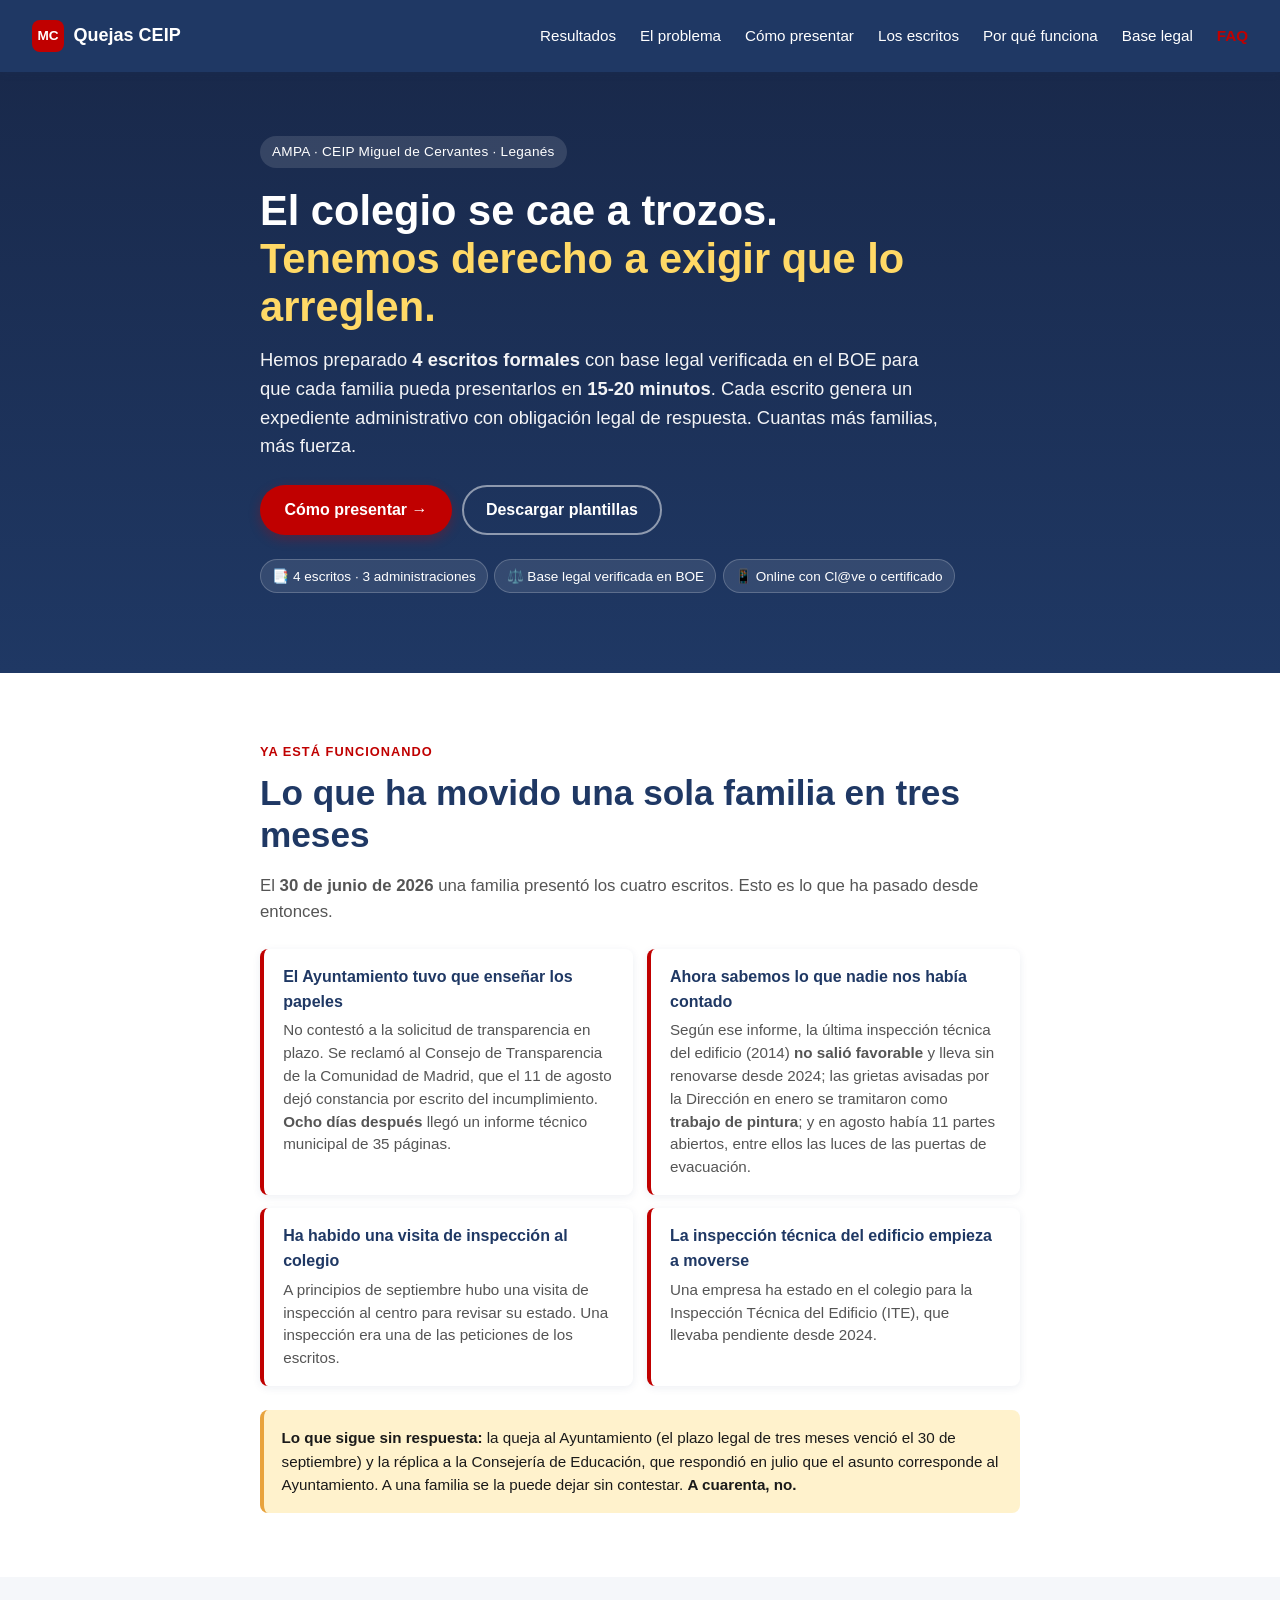
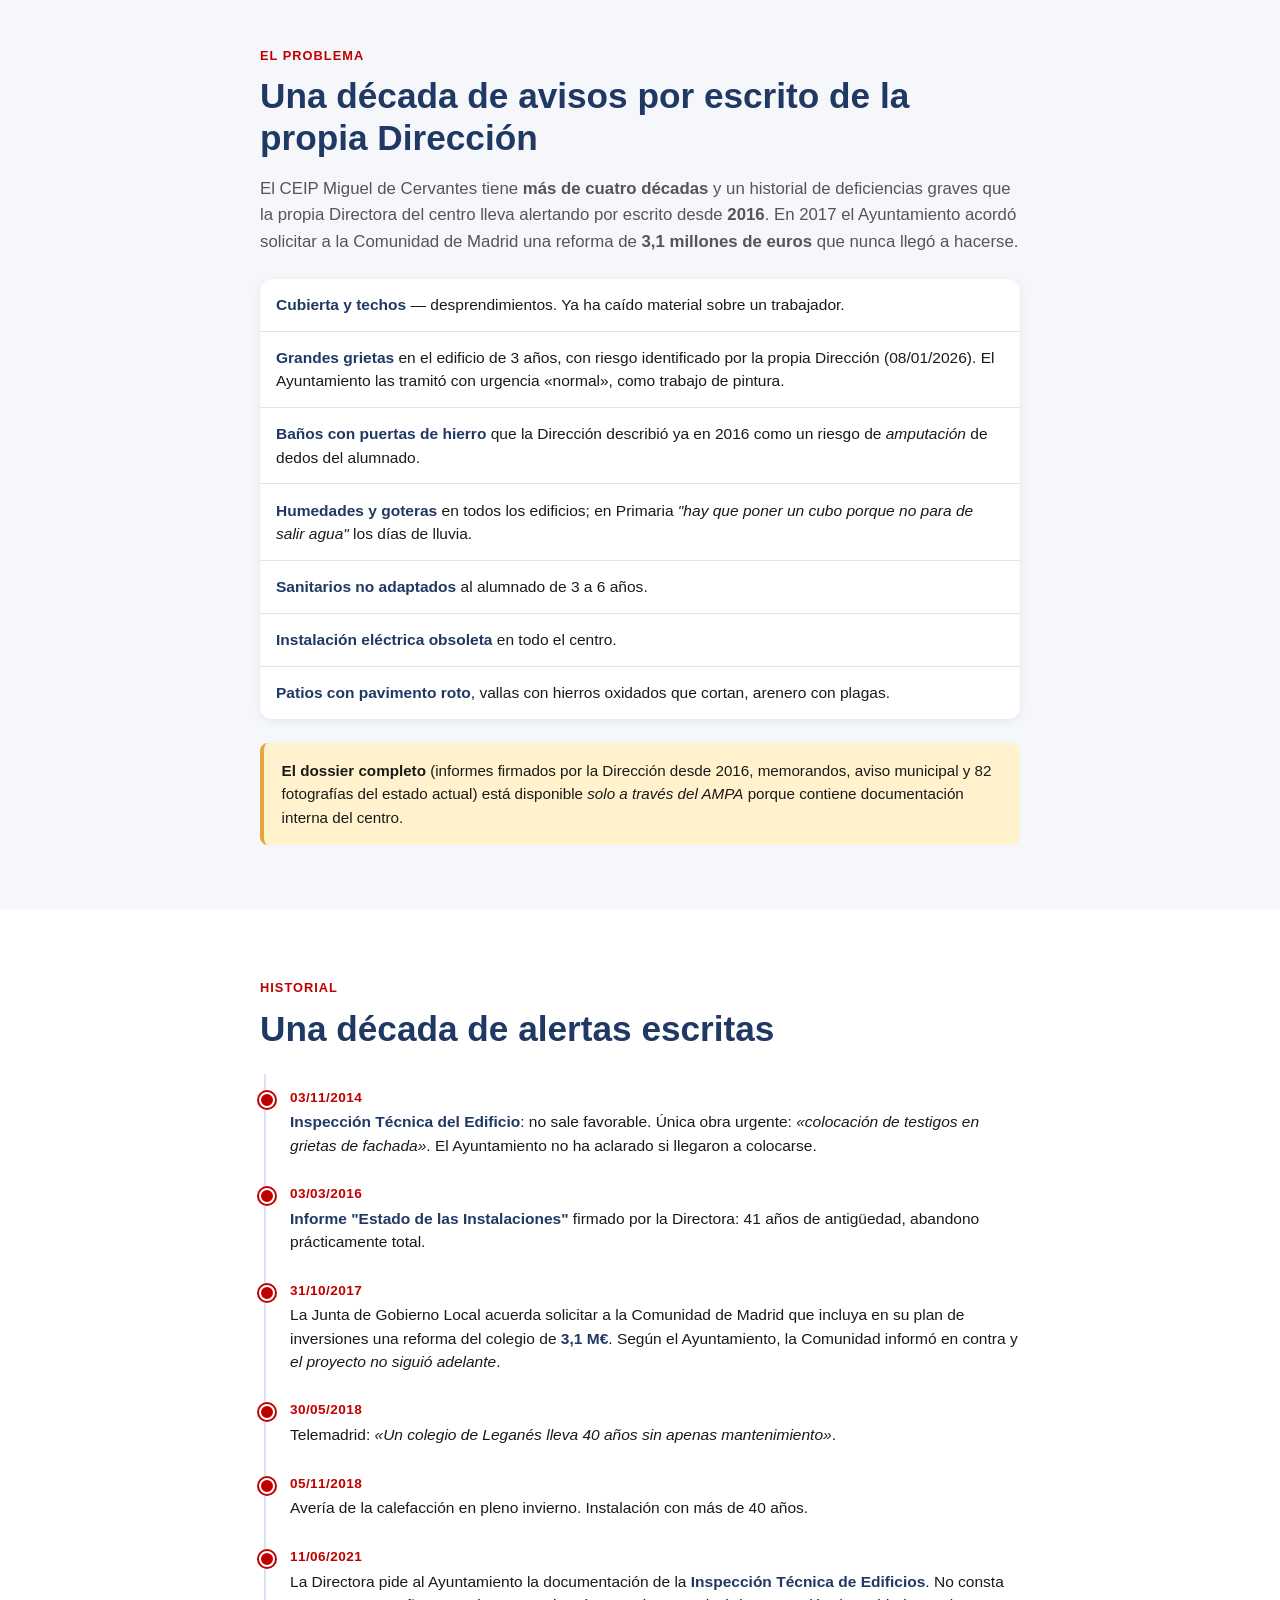
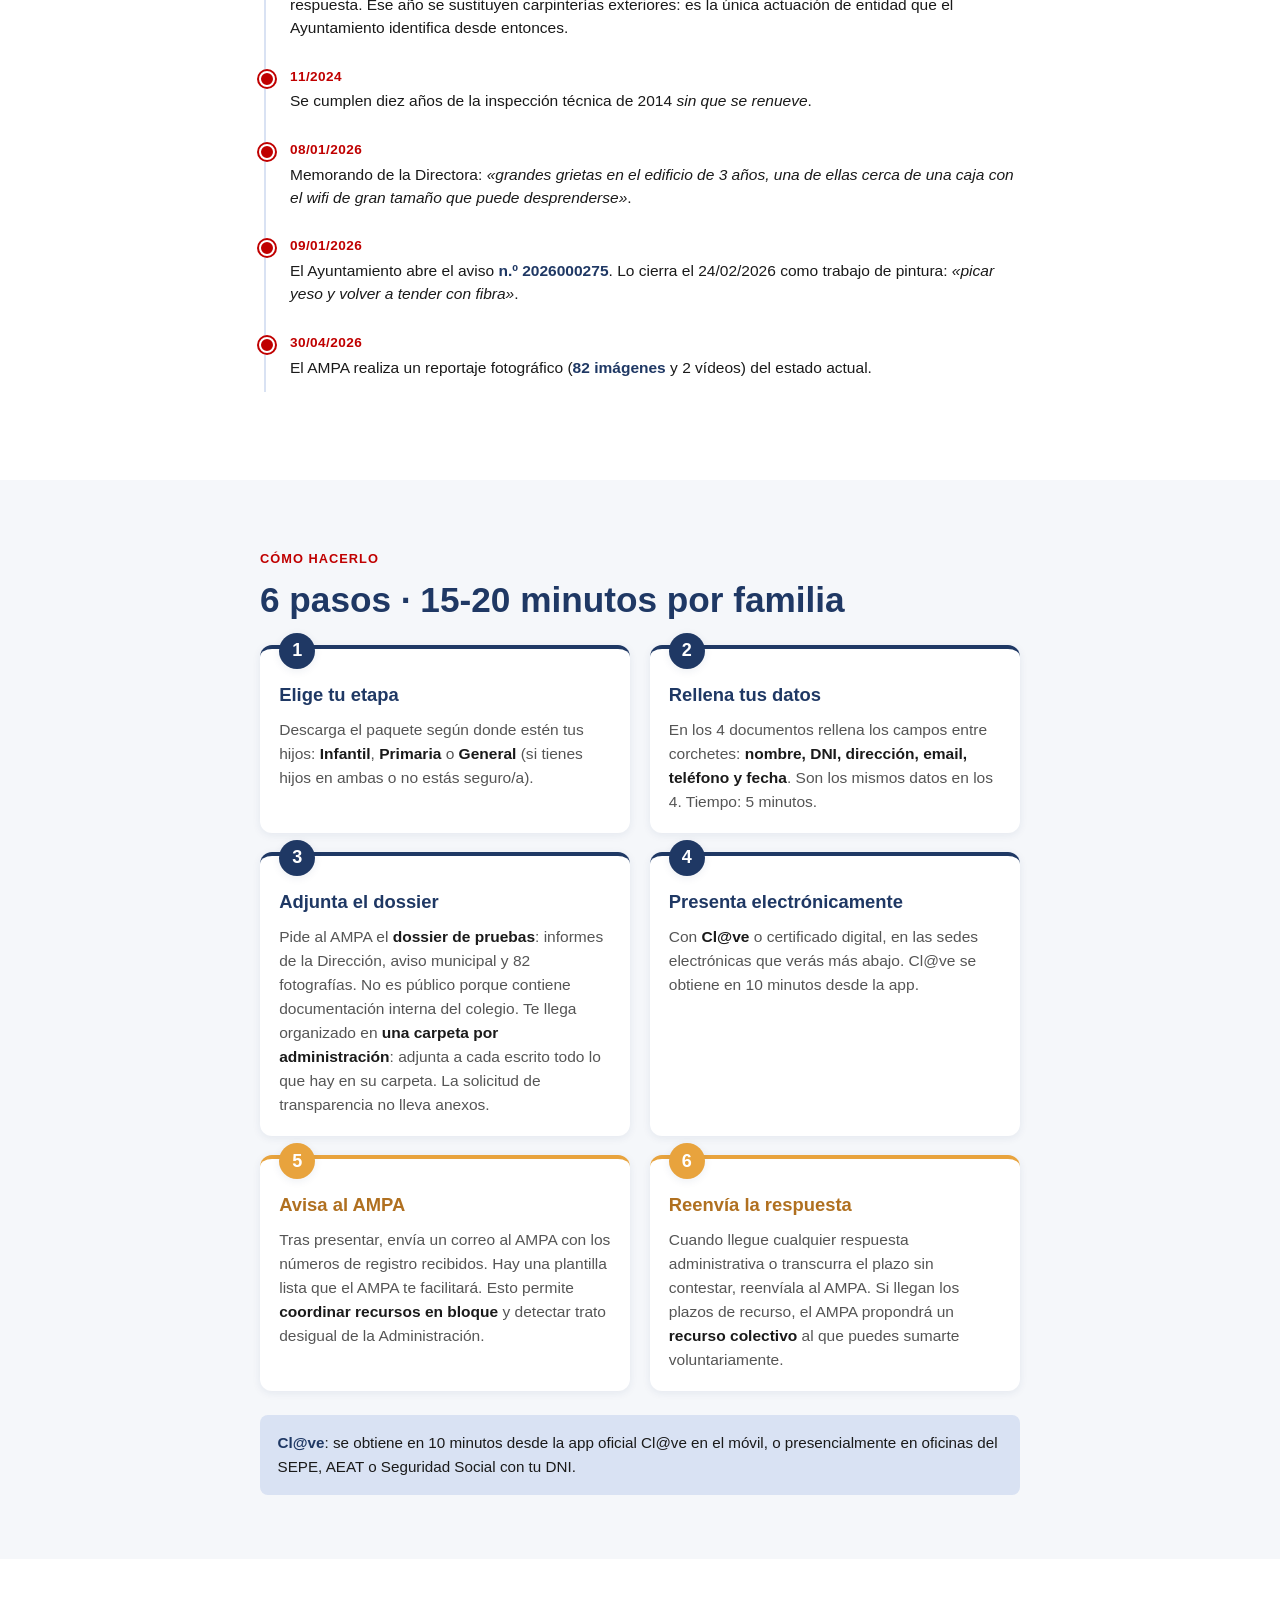
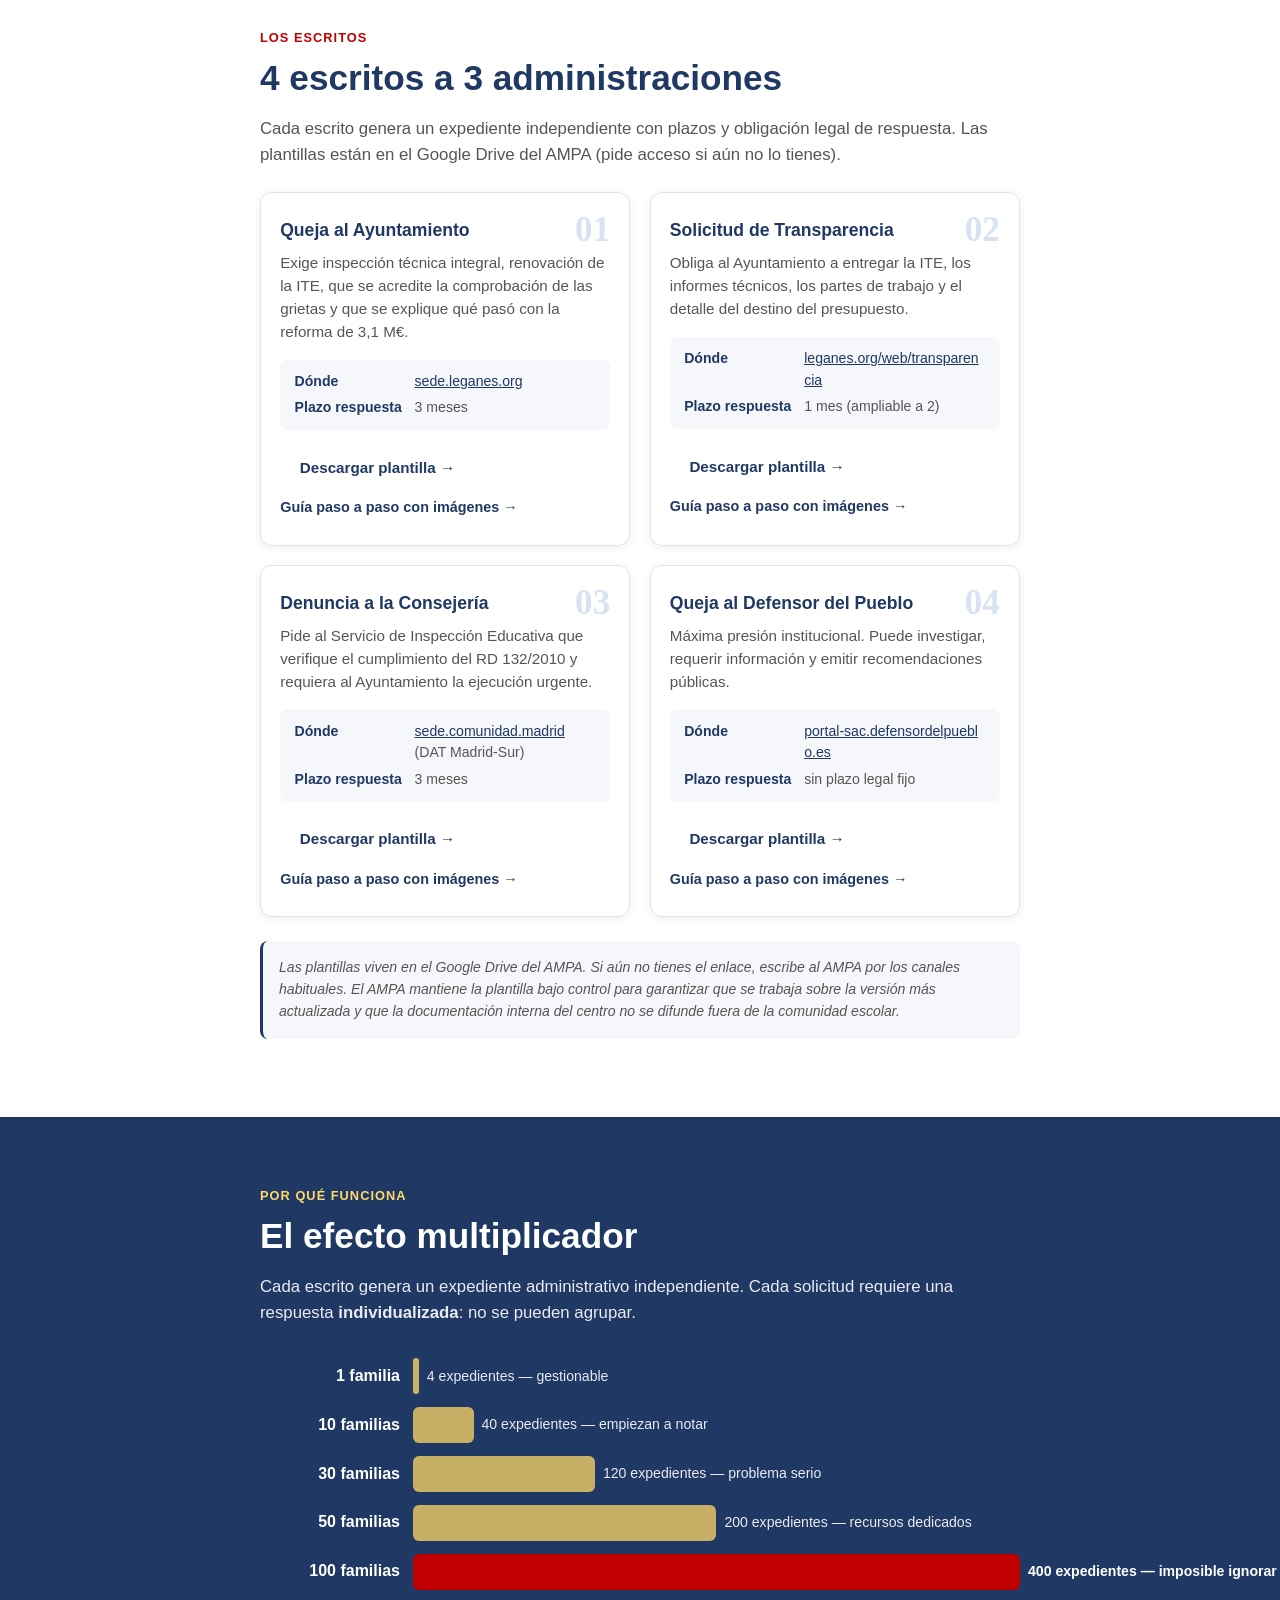
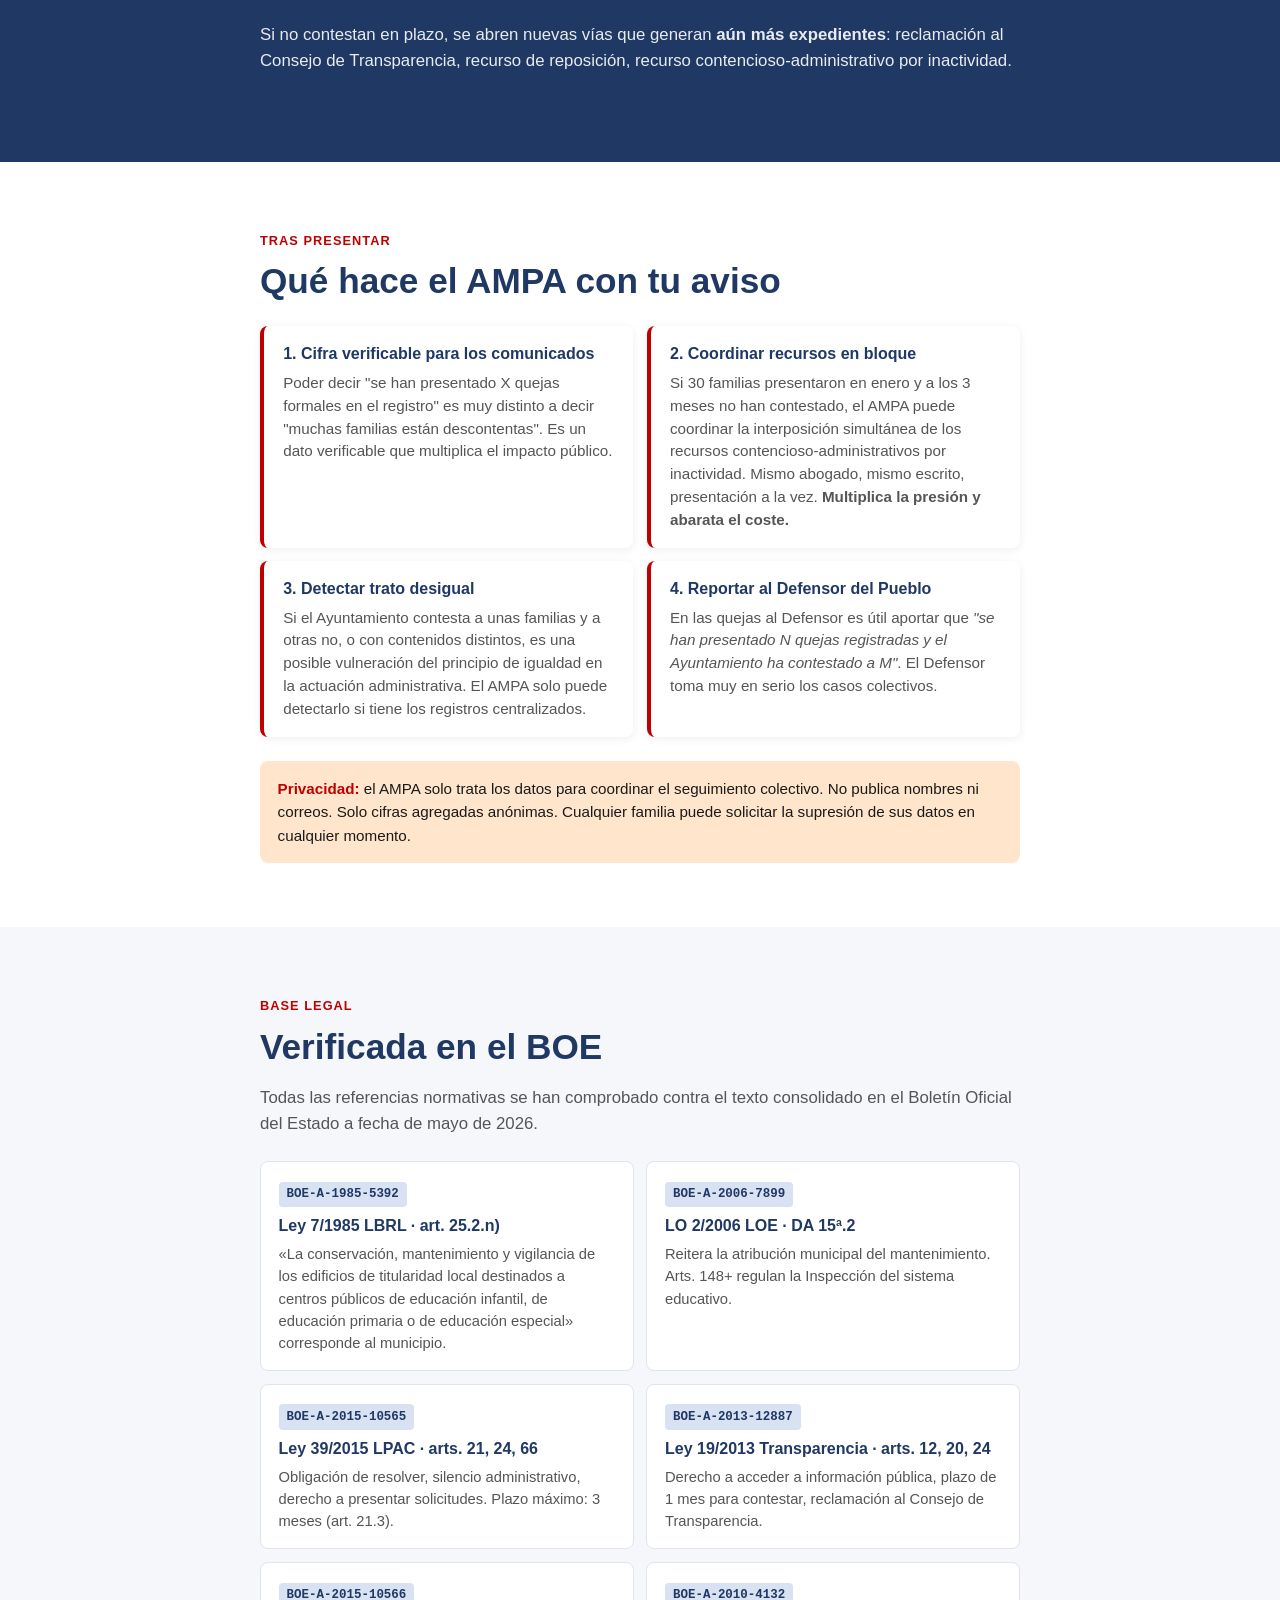
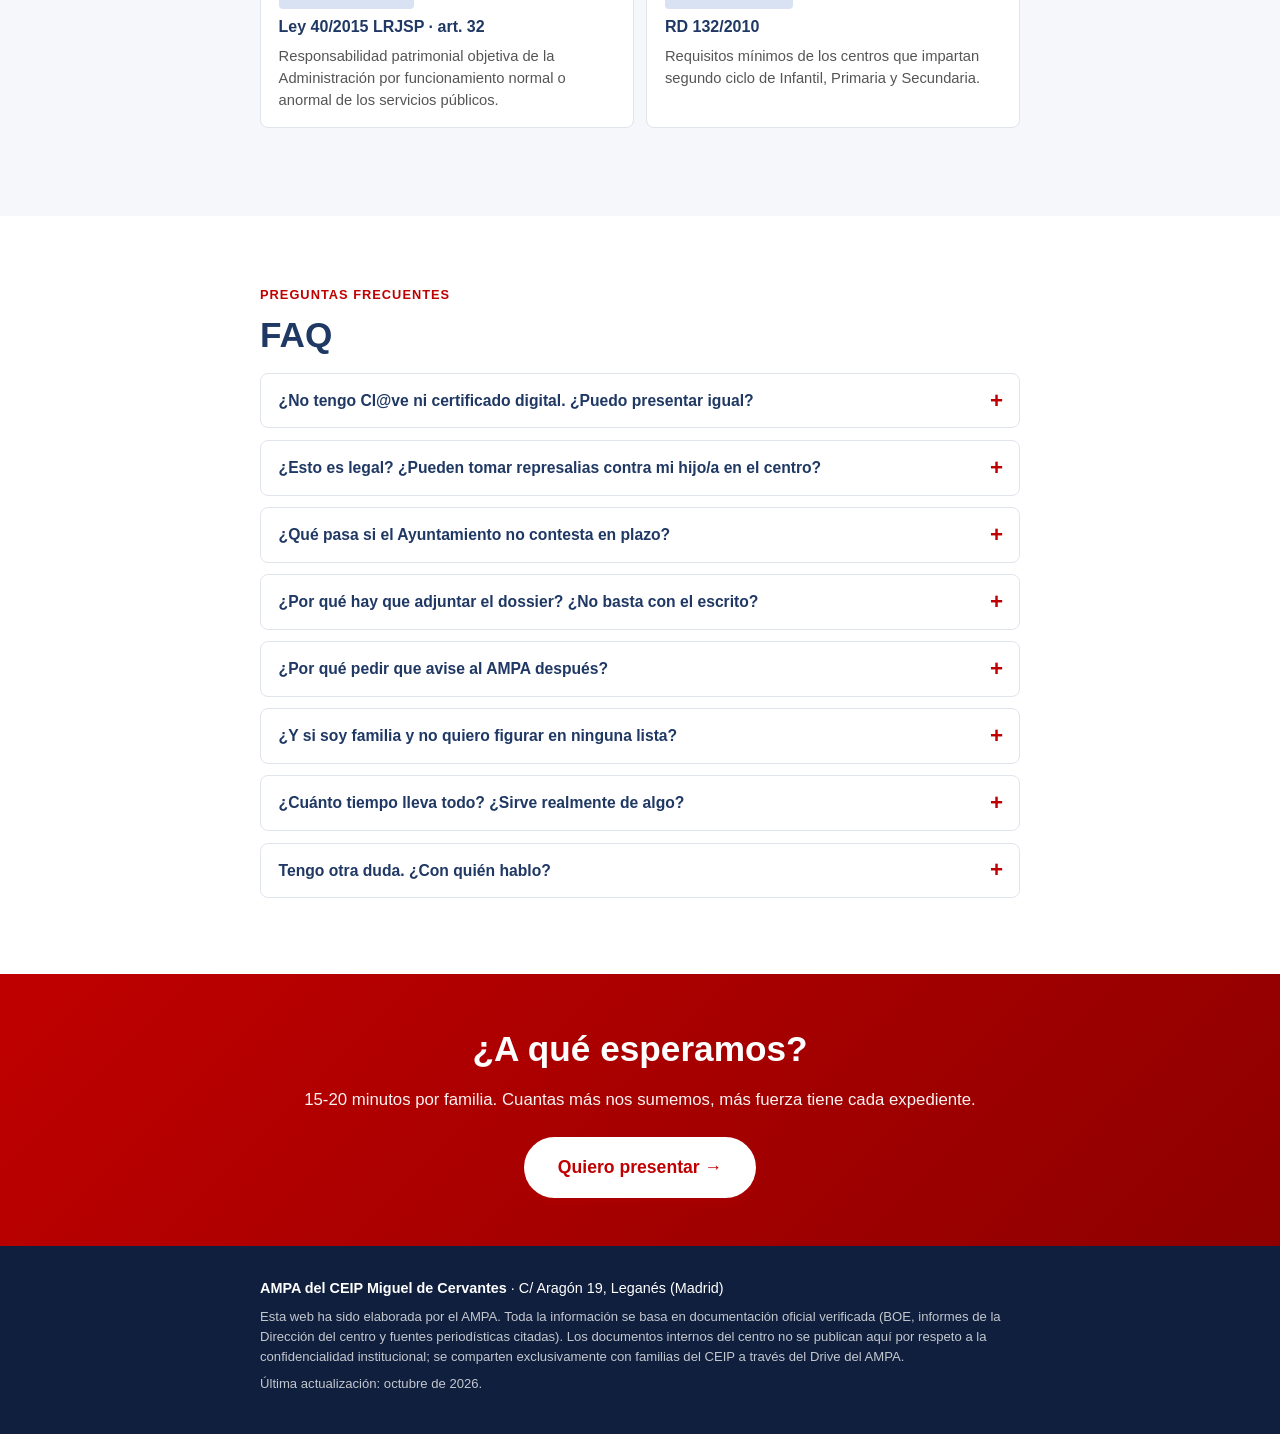
==== index.html @ 96f6a9f1 "Dossier de pruebas: una carpeta por administracion El paso 3 y las guias explican que el dossier se " ====
<!DOCTYPE html>
<html lang="es">
<head>
  <meta charset="UTF-8">
  <meta name="viewport" content="width=device-width, initial-scale=1.0, viewport-fit=cover">
  <meta name="theme-color" content="#1F3864">
  <title>Quejas formales — CEIP Miguel de Cervantes (Leganés)</title>
  <meta name="description" content="Plantillas, base legal y guía paso a paso para presentar quejas formales por el estado del CEIP Miguel de Cervantes. Iniciativa del AMPA.">
  <meta property="og:title" content="Quejas formales — CEIP Miguel de Cervantes">
  <meta property="og:description" content="15-20 minutos por familia. Cada escrito genera un expediente con obligación legal de respuesta. Cuantas más familias, más fuerza.">
  <meta property="og:type" content="website">
  <link rel="stylesheet" href="styles.css">
  <link rel="icon" href="data:image/svg+xml,&lt;svg xmlns=%22http://www.w3.org/2000/svg%22 viewBox=%220 0 100 100%22&gt;&lt;rect width=%22100%22 height=%22100%22 rx=%2218%22 fill=%22%231F3864%22/&gt;&lt;text x=%2250%22 y=%2270%22 font-size=%2270%22 text-anchor=%22middle%22 fill=%22white%22 font-family=%22sans-serif%22 font-weight=%22bold%22&gt;Q&lt;/text&gt;&lt;/svg&gt;">
</head>
<body>

<!-- HEADER FIJO MÓVIL -->
<header class="topbar">
  <a href="#inicio" class="topbar__brand">
    <span class="topbar__logo">MC</span>
    <span class="topbar__text">Quejas CEIP</span>
  </a>
  <button class="topbar__menu" aria-label="Abrir menú" aria-expanded="false" id="menuBtn">
    <span></span><span></span><span></span>
  </button>
  <nav class="topbar__nav" id="topNav" aria-label="Navegación principal">
    <a href="#resultados">Resultados</a>
    <a href="#problema">El problema</a>
    <a href="#pasos">Cómo presentar</a>
    <a href="#escritos">Los escritos</a>
    <a href="#multiplicador">Por qué funciona</a>
    <a href="#base-legal">Base legal</a>
    <a href="#faq">FAQ</a>
  </nav>
</header>

<!-- HERO -->
<section class="hero" id="inicio">
  <div class="hero__inner">
    <div class="hero__eyebrow">AMPA · CEIP Miguel de Cervantes · Leganés</div>
    <h1 class="hero__title">El colegio se cae a trozos.<br><span class="hero__hl">Tenemos derecho a exigir que lo arreglen.</span></h1>
    <p class="hero__lead">Hemos preparado <strong>4 escritos formales</strong> con base legal verificada en el BOE para que cada familia pueda presentarlos en <strong>15-20 minutos</strong>. Cada escrito genera un expediente administrativo con obligación legal de respuesta. Cuantas más familias, más fuerza.</p>
    <div class="hero__cta">
      <a href="#pasos" class="btn btn--primary">Cómo presentar →</a>
      <a href="#escritos" class="btn btn--ghost">Descargar plantillas</a>
    </div>
    <div class="hero__chips">
      <span class="chip">📑 4 escritos · 3 administraciones</span>
      <span class="chip">⚖️ Base legal verificada en BOE</span>
      <span class="chip">📱 Online con Cl@ve o certificado</span>
    </div>
  </div>
</section>

<!-- RESULTADOS -->
<section class="section" id="resultados">
  <div class="container">
    <span class="section__eyebrow">Ya está funcionando</span>
    <h2 class="section__title">Lo que ha movido una sola familia en tres meses</h2>
    <p class="section__lead">El <strong>30 de junio de 2026</strong> una familia presentó los cuatro escritos. Esto es lo que ha pasado desde entonces.</p>

    <div class="usos">
      <div class="uso">
        <h3>El Ayuntamiento tuvo que enseñar los papeles</h3>
        <p>No contestó a la solicitud de transparencia en plazo. Se reclamó al Consejo de Transparencia de la Comunidad de Madrid, que el 11 de agosto dejó constancia por escrito del incumplimiento. <strong>Ocho días después</strong> llegó un informe técnico municipal de 35 páginas.</p>
      </div>
      <div class="uso">
        <h3>Ahora sabemos lo que nadie nos había contado</h3>
        <p>Según ese informe, la última inspección técnica del edificio (2014) <strong>no salió favorable</strong> y lleva sin renovarse desde 2024; las grietas avisadas por la Dirección en enero se tramitaron como <strong>trabajo de pintura</strong>; y en agosto había 11 partes abiertos, entre ellos las luces de las puertas de evacuación.</p>
      </div>
      <div class="uso">
        <h3>Ha habido una visita de inspección al colegio</h3>
        <p>A principios de septiembre hubo una visita de inspección al centro para revisar su estado. Una inspección era una de las peticiones de los escritos.</p>
      </div>
      <div class="uso">
        <h3>La inspección técnica del edificio empieza a moverse</h3>
        <p>Una empresa ha estado en el colegio para la Inspección Técnica del Edificio (ITE), que llevaba pendiente desde 2024.</p>
      </div>
    </div>

    <div class="callout">
      <strong>Lo que sigue sin respuesta:</strong> la queja al Ayuntamiento (el plazo legal de tres meses venció el 30 de septiembre) y la réplica a la Consejería de Educación, que respondió en julio que el asunto corresponde al Ayuntamiento. A una familia se la puede dejar sin contestar. <strong>A cuarenta, no.</strong>
    </div>
  </div>
</section>

<!-- PROBLEMA -->
<section class="section section--alt" id="problema">
  <div class="container">
    <span class="section__eyebrow">El problema</span>
    <h2 class="section__title">Una década de avisos por escrito de la propia Dirección</h2>

    <p class="section__lead">
      El CEIP Miguel de Cervantes tiene <strong>más de cuatro décadas</strong> y un historial de deficiencias graves que la propia Directora del centro lleva alertando por escrito desde <strong>2016</strong>. En 2017 el Ayuntamiento acordó solicitar a la Comunidad de Madrid una reforma de <strong>3,1 millones de euros</strong> que nunca llegó a hacerse.
    </p>

    <ul class="defs">
      <li><strong>Cubierta y techos</strong> — desprendimientos. Ya ha caído material sobre un trabajador.</li>
      <li><strong>Grandes grietas</strong> en el edificio de 3 años, con riesgo identificado por la propia Dirección (08/01/2026). El Ayuntamiento las tramitó con urgencia «normal», como trabajo de pintura.</li>
      <li><strong>Baños con puertas de hierro</strong> que la Dirección describió ya en 2016 como un riesgo de <em>amputación</em> de dedos del alumnado.</li>
      <li><strong>Humedades y goteras</strong> en todos los edificios; en Primaria <em>"hay que poner un cubo porque no para de salir agua"</em> los días de lluvia.</li>
      <li><strong>Sanitarios no adaptados</strong> al alumnado de 3 a 6 años.</li>
      <li><strong>Instalación eléctrica obsoleta</strong> en todo el centro.</li>
      <li><strong>Patios con pavimento roto</strong>, vallas con hierros oxidados que cortan, arenero con plagas.</li>
    </ul>

    <div class="callout">
      <strong>El dossier completo</strong> (informes firmados por la Dirección desde 2016, memorandos, aviso municipal y 82 fotografías del estado actual) está disponible <em>solo a través del AMPA</em> porque contiene documentación interna del centro.
    </div>
  </div>
</section>

<!-- TIMELINE -->
<section class="section" id="historial">
  <div class="container">
    <span class="section__eyebrow">Historial</span>
    <h2 class="section__title">Una década de alertas escritas</h2>
    <ol class="timeline">
      <li>
        <span class="timeline__date">03/11/2014</span>
        <strong>Inspección Técnica del Edificio</strong>: no sale favorable. Única obra urgente: <em>«colocación de testigos en grietas de fachada»</em>. El Ayuntamiento no ha aclarado si llegaron a colocarse.
      </li>
      <li>
        <span class="timeline__date">03/03/2016</span>
        <strong>Informe "Estado de las Instalaciones"</strong> firmado por la Directora: 41 años de antigüedad, abandono prácticamente total.
      </li>
      <li>
        <span class="timeline__date">31/10/2017</span>
        La Junta de Gobierno Local acuerda solicitar a la Comunidad de Madrid que incluya en su plan de inversiones una reforma del colegio de <strong>3,1 M€</strong>. Según el Ayuntamiento, la Comunidad informó en contra y <em>el proyecto no siguió adelante</em>.
      </li>
      <li>
        <span class="timeline__date">30/05/2018</span>
        Telemadrid: <em>«Un colegio de Leganés lleva 40 años sin apenas mantenimiento»</em>.
      </li>
      <li>
        <span class="timeline__date">05/11/2018</span>
        Avería de la calefacción en pleno invierno. Instalación con más de 40 años.
      </li>
      <li>
        <span class="timeline__date">11/06/2021</span>
        La Directora pide al Ayuntamiento la documentación de la <strong>Inspección Técnica de Edificios</strong>. No consta respuesta. Ese año se sustituyen carpinterías exteriores: es la única actuación de entidad que el Ayuntamiento identifica desde entonces.
      </li>
      <li>
        <span class="timeline__date">11/2024</span>
        Se cumplen diez años de la inspección técnica de 2014 <em>sin que se renueve</em>.
      </li>
      <li>
        <span class="timeline__date">08/01/2026</span>
        Memorando de la Directora: <em>«grandes grietas en el edificio de 3 años, una de ellas cerca de una caja con el wifi de gran tamaño que puede desprenderse»</em>.
      </li>
      <li>
        <span class="timeline__date">09/01/2026</span>
        El Ayuntamiento abre el aviso <strong>n.º 2026000275</strong>. Lo cierra el 24/02/2026 como trabajo de pintura: <em>«picar yeso y volver a tender con fibra»</em>.
      </li>
      <li>
        <span class="timeline__date">30/04/2026</span>
        El AMPA realiza un reportaje fotográfico (<strong>82 imágenes</strong> y 2 vídeos) del estado actual.
      </li>
    </ol>
  </div>
</section>

<!-- 6 PASOS -->
<section class="section section--alt" id="pasos">
  <div class="container">
    <span class="section__eyebrow">Cómo hacerlo</span>
    <h2 class="section__title">6 pasos · 15-20 minutos por familia</h2>

    <div class="steps">
      <article class="step">
        <span class="step__num">1</span>
        <h3>Elige tu etapa</h3>
        <p>Descarga el paquete según donde estén tus hijos: <strong>Infantil</strong>, <strong>Primaria</strong> o <strong>General</strong> (si tienes hijos en ambas o no estás seguro/a).</p>
      </article>

      <article class="step">
        <span class="step__num">2</span>
        <h3>Rellena tus datos</h3>
        <p>En los 4 documentos rellena los campos entre corchetes: <strong>nombre, DNI, dirección, email, teléfono y fecha</strong>. Son los mismos datos en los 4. Tiempo: 5 minutos.</p>
      </article>

      <article class="step">
        <span class="step__num">3</span>
        <h3>Adjunta el dossier</h3>
        <p>Pide al AMPA el <strong>dossier de pruebas</strong>: informes de la Dirección, aviso municipal y 82 fotografías. No es público porque contiene documentación interna del colegio. Te llega organizado en <strong>una carpeta por administración</strong>: adjunta a cada escrito todo lo que hay en su carpeta. La solicitud de transparencia no lleva anexos.</p>
      </article>

      <article class="step">
        <span class="step__num">4</span>
        <h3>Presenta electrónicamente</h3>
        <p>Con <strong>Cl@ve</strong> o certificado digital, en las sedes electrónicas que verás más abajo. Cl@ve se obtiene en 10 minutos desde la app.</p>
      </article>

      <article class="step step--post">
        <span class="step__num">5</span>
        <h3>Avisa al AMPA</h3>
        <p>Tras presentar, envía un correo al AMPA con los números de registro recibidos. Hay una plantilla lista que el AMPA te facilitará. Esto permite <strong>coordinar recursos en bloque</strong> y detectar trato desigual de la Administración.</p>
      </article>

      <article class="step step--post">
        <span class="step__num">6</span>
        <h3>Reenvía la respuesta</h3>
        <p>Cuando llegue cualquier respuesta administrativa o transcurra el plazo sin contestar, reenvíala al AMPA. Si llegan los plazos de recurso, el AMPA propondrá un <strong>recurso colectivo</strong> al que puedes sumarte voluntariamente.</p>
      </article>
    </div>

    <div class="info-callout">
      <strong>Cl@ve</strong>: se obtiene en 10 minutos desde la app oficial Cl@ve en el móvil, o presencialmente en oficinas del SEPE, AEAT o Seguridad Social con tu DNI.
    </div>
  </div>
</section>

<!-- LOS 4 ESCRITOS -->
<section class="section" id="escritos">
  <div class="container">
    <span class="section__eyebrow">Los escritos</span>
    <h2 class="section__title">4 escritos a 3 administraciones</h2>
    <p class="section__lead">Cada escrito genera un expediente independiente con plazos y obligación legal de respuesta. Las plantillas están en el Google Drive del AMPA (pide acceso si aún no lo tienes).</p>

    <div class="escritos">

      <article class="escrito">
        <span class="escrito__num">01</span>
        <h3 class="escrito__title">Queja al Ayuntamiento</h3>
        <p class="escrito__desc">Exige inspección técnica integral, renovación de la ITE, que se acredite la comprobación de las grietas y que se explique qué pasó con la reforma de 3,1 M€.</p>
        <dl class="escrito__meta">
          <dt>Dónde</dt><dd><a href="https://sede.leganes.org" target="_blank" rel="noopener">sede.leganes.org</a></dd>
          <dt>Plazo respuesta</dt><dd>3 meses</dd>
        </dl>
        <a class="btn btn--small" href="#" data-drive="General_01_Queja_Ayuntamiento.docx">Descargar plantilla →</a>
        <a class="escrito__guide" href="guia-ayuntamiento.html">Guía paso a paso con imágenes →</a>
      </article>

      <article class="escrito">
        <span class="escrito__num">02</span>
        <h3 class="escrito__title">Solicitud de Transparencia</h3>
        <p class="escrito__desc">Obliga al Ayuntamiento a entregar la ITE, los informes técnicos, los partes de trabajo y el detalle del destino del presupuesto.</p>
        <dl class="escrito__meta">
          <dt>Dónde</dt><dd><a href="https://www.leganes.org/web/transparencia" target="_blank" rel="noopener">leganes.org/web/transparencia</a></dd>
          <dt>Plazo respuesta</dt><dd>1 mes (ampliable a 2)</dd>
        </dl>
        <a class="btn btn--small" href="#" data-drive="General_02_Transparencia.docx">Descargar plantilla →</a>
        <a class="escrito__guide" href="guia-transparencia.html">Guía paso a paso con imágenes →</a>
      </article>

      <article class="escrito">
        <span class="escrito__num">03</span>
        <h3 class="escrito__title">Denuncia a la Consejería</h3>
        <p class="escrito__desc">Pide al Servicio de Inspección Educativa que verifique el cumplimiento del RD 132/2010 y requiera al Ayuntamiento la ejecución urgente.</p>
        <dl class="escrito__meta">
          <dt>Dónde</dt><dd><a href="https://sede.comunidad.madrid" target="_blank" rel="noopener">sede.comunidad.madrid</a> (DAT Madrid-Sur)</dd>
          <dt>Plazo respuesta</dt><dd>3 meses</dd>
        </dl>
        <a class="btn btn--small" href="#" data-drive="General_03_Consejeria_Educacion.docx">Descargar plantilla →</a>
        <a class="escrito__guide" href="guia-consejeria.html">Guía paso a paso con imágenes →</a>
      </article>

      <article class="escrito">
        <span class="escrito__num">04</span>
        <h3 class="escrito__title">Queja al Defensor del Pueblo</h3>
        <p class="escrito__desc">Máxima presión institucional. Puede investigar, requerir información y emitir recomendaciones públicas.</p>
        <dl class="escrito__meta">
          <dt>Dónde</dt><dd><a href="https://portal-sac.defensordelpueblo.es/es/form/queja" target="_blank" rel="noopener">portal-sac.defensordelpueblo.es</a></dd>
          <dt>Plazo respuesta</dt><dd>sin plazo legal fijo</dd>
        </dl>
        <a class="btn btn--small" href="#" data-drive="General_04_Defensor_Pueblo.docx">Descargar plantilla →</a>
        <a class="escrito__guide" href="guia-defensor.html">Guía paso a paso con imágenes →</a>
      </article>

    </div>

    <p class="footnote">Las plantillas viven en el Google Drive del AMPA. Si aún no tienes el enlace, escribe al AMPA por los canales habituales. El AMPA mantiene la plantilla bajo control para garantizar que se trabaja sobre la versión más actualizada y que la documentación interna del centro no se difunde fuera de la comunidad escolar.</p>
  </div>
</section>

<!-- EFECTO MULTIPLICADOR -->
<section class="section section--dark" id="multiplicador">
  <div class="container">
    <span class="section__eyebrow section__eyebrow--light">Por qué funciona</span>
    <h2 class="section__title">El efecto multiplicador</h2>
    <p class="section__lead section__lead--light">Cada escrito genera un expediente administrativo independiente. Cada solicitud requiere una respuesta <strong>individualizada</strong>: no se pueden agrupar.</p>

    <div class="bars">
      <div class="bar" style="--w:1%"><div class="bar__label">1 familia</div><div class="bar__fill"><span>4 expedientes — gestionable</span></div></div>
      <div class="bar" style="--w:10%"><div class="bar__label">10 familias</div><div class="bar__fill"><span>40 expedientes — empiezan a notar</span></div></div>
      <div class="bar" style="--w:30%"><div class="bar__label">30 familias</div><div class="bar__fill"><span>120 expedientes — problema serio</span></div></div>
      <div class="bar" style="--w:50%"><div class="bar__label">50 familias</div><div class="bar__fill"><span>200 expedientes — recursos dedicados</span></div></div>
      <div class="bar bar--top" style="--w:100%"><div class="bar__label">100 familias</div><div class="bar__fill"><span>400 expedientes — imposible ignorar</span></div></div>
    </div>

    <p class="section__lead section__lead--light" style="margin-top:1.5rem">
      Si no contestan en plazo, se abren nuevas vías que generan <strong>aún más expedientes</strong>: reclamación al Consejo de Transparencia, recurso de reposición, recurso contencioso-administrativo por inactividad.
    </p>
  </div>
</section>

<!-- TRAS PRESENTAR -->
<section class="section" id="tras-presentar">
  <div class="container">
    <span class="section__eyebrow">Tras presentar</span>
    <h2 class="section__title">Qué hace el AMPA con tu aviso</h2>

    <div class="usos">
      <div class="uso">
        <h3>1. Cifra verificable para los comunicados</h3>
        <p>Poder decir "se han presentado X quejas formales en el registro" es muy distinto a decir "muchas familias están descontentas". Es un dato verificable que multiplica el impacto público.</p>
      </div>
      <div class="uso">
        <h3>2. Coordinar recursos en bloque</h3>
        <p>Si 30 familias presentaron en enero y a los 3 meses no han contestado, el AMPA puede coordinar la interposición simultánea de los recursos contencioso-administrativos por inactividad. Mismo abogado, mismo escrito, presentación a la vez. <strong>Multiplica la presión y abarata el coste.</strong></p>
      </div>
      <div class="uso">
        <h3>3. Detectar trato desigual</h3>
        <p>Si el Ayuntamiento contesta a unas familias y a otras no, o con contenidos distintos, es una posible vulneración del principio de igualdad en la actuación administrativa. El AMPA solo puede detectarlo si tiene los registros centralizados.</p>
      </div>
      <div class="uso">
        <h3>4. Reportar al Defensor del Pueblo</h3>
        <p>En las quejas al Defensor es útil aportar que <em>"se han presentado N quejas registradas y el Ayuntamiento ha contestado a M"</em>. El Defensor toma muy en serio los casos colectivos.</p>
      </div>
    </div>

    <div class="info-callout info-callout--accent">
      <strong>Privacidad:</strong> el AMPA solo trata los datos para coordinar el seguimiento colectivo. No publica nombres ni correos. Solo cifras agregadas anónimas. Cualquier familia puede solicitar la supresión de sus datos en cualquier momento.
    </div>
  </div>
</section>

<!-- BASE LEGAL -->
<section class="section section--alt" id="base-legal">
  <div class="container">
    <span class="section__eyebrow">Base legal</span>
    <h2 class="section__title">Verificada en el BOE</h2>
    <p class="section__lead">Todas las referencias normativas se han comprobado contra el texto consolidado en el Boletín Oficial del Estado a fecha de mayo de 2026.</p>

    <div class="leyes">
      <a class="ley" href="https://www.boe.es/eli/es/l/1985/04/02/7" target="_blank" rel="noopener">
        <span class="ley__id">BOE-A-1985-5392</span>
        <strong>Ley 7/1985 LBRL · art. 25.2.n)</strong>
        <span class="ley__desc">«La conservación, mantenimiento y vigilancia de los edificios de titularidad local destinados a centros públicos de educación infantil, de educación primaria o de educación especial» corresponde al municipio.</span>
      </a>
      <a class="ley" href="https://www.boe.es/eli/es/lo/2006/05/03/2" target="_blank" rel="noopener">
        <span class="ley__id">BOE-A-2006-7899</span>
        <strong>LO 2/2006 LOE · DA 15ª.2</strong>
        <span class="ley__desc">Reitera la atribución municipal del mantenimiento. Arts. 148+ regulan la Inspección del sistema educativo.</span>
      </a>
      <a class="ley" href="https://www.boe.es/eli/es/l/2015/10/01/39" target="_blank" rel="noopener">
        <span class="ley__id">BOE-A-2015-10565</span>
        <strong>Ley 39/2015 LPAC · arts. 21, 24, 66</strong>
        <span class="ley__desc">Obligación de resolver, silencio administrativo, derecho a presentar solicitudes. Plazo máximo: 3 meses (art. 21.3).</span>
      </a>
      <a class="ley" href="https://www.boe.es/eli/es/l/2013/12/09/19" target="_blank" rel="noopener">
        <span class="ley__id">BOE-A-2013-12887</span>
        <strong>Ley 19/2013 Transparencia · arts. 12, 20, 24</strong>
        <span class="ley__desc">Derecho a acceder a información pública, plazo de 1 mes para contestar, reclamación al Consejo de Transparencia.</span>
      </a>
      <a class="ley" href="https://www.boe.es/eli/es/l/2015/10/01/40" target="_blank" rel="noopener">
        <span class="ley__id">BOE-A-2015-10566</span>
        <strong>Ley 40/2015 LRJSP · art. 32</strong>
        <span class="ley__desc">Responsabilidad patrimonial objetiva de la Administración por funcionamiento normal o anormal de los servicios públicos.</span>
      </a>
      <a class="ley" href="https://www.boe.es/eli/es/rd/2010/02/12/132" target="_blank" rel="noopener">
        <span class="ley__id">BOE-A-2010-4132</span>
        <strong>RD 132/2010</strong>
        <span class="ley__desc">Requisitos mínimos de los centros que impartan segundo ciclo de Infantil, Primaria y Secundaria.</span>
      </a>
    </div>
  </div>
</section>

<!-- FAQ -->
<section class="section" id="faq">
  <div class="container">
    <span class="section__eyebrow">Preguntas frecuentes</span>
    <h2 class="section__title">FAQ</h2>

    <details class="faq">
      <summary>¿No tengo Cl@ve ni certificado digital. ¿Puedo presentar igual?</summary>
      <p>Sí. Puedes presentarlos presencialmente en el SAC (Servicio de Atención al Ciudadano) del Ayuntamiento, en cualquier oficina de registro de la Comunidad de Madrid, o en cualquier oficina de Correos como carta certificada al Registro General del Ayuntamiento. Cl@ve también se obtiene en 10 minutos desde la app oficial Cl@ve en tu móvil.</p>
    </details>

    <details class="faq">
      <summary>¿Esto es legal? ¿Pueden tomar represalias contra mi hijo/a en el centro?</summary>
      <p>Lo que estamos haciendo es ejercer derechos constitucionales (arts. 27, 29 y 39 CE) y de procedimiento administrativo (Ley 39/2015). Es totalmente legal. Las quejas se dirigen al Ayuntamiento (responsable del mantenimiento), no al equipo directivo del centro; de hecho, la propia Dirección lleva años alertando del mismo problema. No hay base alguna para represalias y, de producirse, serían denunciables.</p>
    </details>

    <details class="faq">
      <summary>¿Qué pasa si el Ayuntamiento no contesta en plazo?</summary>
      <p>Mejor para la presión institucional, no peor. Que no contesten no cierra nada: la Administración <strong>sigue obligada a resolver</strong> (art. 21 de la Ley 39/2015) y el silencio abre nuevas vías: un escrito de reiteración exigiendo la resolución expresa, los recursos administrativos y, en su caso, el contencioso-administrativo, la reclamación al Consejo de Transparencia de la Comunidad de Madrid (si era una solicitud de información) y una ampliación de la queja ante el Defensor del Pueblo. Cada una genera otro expediente. Qué recurso corresponde depende de cada escrito; el AMPA lo coordinará cuando llegue el momento.</p>
    </details>

    <details class="faq">
      <summary>¿Por qué hay que adjuntar el dossier? ¿No basta con el escrito?</summary>
      <p>El escrito describe los hechos, el dossier los acredita. Sin pruebas documentales, el Ayuntamiento puede limitarse a una respuesta genérica. Con el dossier (informes firmados por la propia Dirección, memorandos, aviso municipal y 82 fotografías), la respuesta tiene que ser concreta y responde por escrito a evidencia concreta. Eso vale para el procedimiento administrativo y para un eventual contencioso.</p>
    </details>

    <details class="faq">
      <summary>¿Por qué pedir que avise al AMPA después?</summary>
      <p>Para que el AMPA pueda hacer las cuatro cosas tácticas que explicamos arriba: cifras verificables en los comunicados, coordinar recursos en bloque con un mismo abogado y a la vez, detectar trato desigual de la Administración y reportar al Defensor del Pueblo. La presentación es individual, pero la presión es colectiva.</p>
    </details>

    <details class="faq">
      <summary>¿Y si soy familia y no quiero figurar en ninguna lista?</summary>
      <p>Sin problema. Puedes presentar de manera totalmente anónima respecto al AMPA: tu queja es individual, irá con tu DNI a la Administración como cualquier otra, y simplemente no avisas al AMPA. Pierdes la posibilidad de sumarte a un recurso colectivo (tendrías que recurrir por tu cuenta si quisieras hacerlo), pero tu queja seguirá su curso.</p>
    </details>

    <details class="faq">
      <summary>¿Cuánto tiempo lleva todo? ¿Sirve realmente de algo?</summary>
      <p>Tu parte: 15-20 minutos. El procedimiento posterior puede llevar meses (3 meses para que tengan que contestar, otros 2 si recurres) o años si se llega a contencioso. Pero la presión empieza desde el día que entran los expedientes: el Ayuntamiento tiene que asignarlos, estudiarlos y contestarlos. Y eso, multiplicado por decenas de familias, no es ignorable. Casos similares en otros centros de Madrid se han resuelto cuando han llegado a una masa crítica de expedientes simultáneos.</p>
    </details>

    <details class="faq">
      <summary>Tengo otra duda. ¿Con quién hablo?</summary>
      <p>Con el AMPA del CEIP Miguel de Cervantes a través de los canales habituales (correo, grupo de difusión). El AMPA ofrece apoyo presencial: revisión de la documentación, ayuda con Cl@ve y acompañamiento en la presentación.</p>
    </details>
  </div>
</section>

<!-- CTA FINAL -->
<section class="cta-final">
  <div class="container">
    <h2>¿A qué esperamos?</h2>
    <p>15-20 minutos por familia. Cuantas más nos sumemos, más fuerza tiene cada expediente.</p>
    <a href="#pasos" class="btn btn--primary btn--large">Quiero presentar →</a>
  </div>
</section>

<footer class="footer">
  <div class="container">
    <p><strong>AMPA del CEIP Miguel de Cervantes</strong> · C/ Aragón 19, Leganés (Madrid)</p>
    <p class="footer__small">Esta web ha sido elaborada por el AMPA. Toda la información se basa en documentación oficial verificada (BOE, informes de la Dirección del centro y fuentes periodísticas citadas). Los documentos internos del centro no se publican aquí por respeto a la confidencialidad institucional; se comparten exclusivamente con familias del CEIP a través del Drive del AMPA.</p>
    <p class="footer__small">Última actualización: octubre de 2026.</p>
  </div>
</footer>

<script src="script.js"></script>
</body>
</html>
---- styles.css ----
/* ============================================================
   Quejas CEIP Miguel de Cervantes — Estilos mobile-first
   ============================================================ */

:root {
  --blue:        #1F3864;
  --blue-light:  #2E5A9C;
  --light:       #D9E2F3;
  --light-bg:    #F5F7FA;
  --accent:      #C00000;
  --accent-soft: #FFE5CC;
  --highlight:   #FFF2CC;
  --text:        #1A1A1A;
  --text-muted:  #555;
  --border:      #E0E4EC;
  --shadow:      0 2px 8px rgba(31, 56, 100, 0.08);
  --shadow-lg:   0 8px 24px rgba(31, 56, 100, 0.12);
  --radius:      12px;
  --radius-sm:   8px;
  --max-w:       760px;
}

* { box-sizing: border-box; }

html { scroll-behavior: smooth; scroll-padding-top: 64px; }

body {
  margin: 0;
  font-family: -apple-system, BlinkMacSystemFont, "Segoe UI", Roboto, "Helvetica Neue", Arial, sans-serif;
  font-size: 17px;
  line-height: 1.55;
  color: var(--text);
  background: white;
  -webkit-font-smoothing: antialiased;
  -webkit-text-size-adjust: 100%;
}

a { color: var(--blue); }
a:hover { color: var(--accent); }

/* ============================================================
   TOPBAR (header móvil con burger)
   ============================================================ */
.topbar {
  position: sticky; top: 0; z-index: 100;
  background: var(--blue); color: white;
  padding: 0.75rem 1rem;
  display: flex; align-items: center; justify-content: space-between;
  box-shadow: var(--shadow);
}
.topbar__brand {
  color: white; text-decoration: none;
  display: flex; align-items: center; gap: 0.6rem;
  font-weight: 600;
}
.topbar__logo {
  background: var(--accent); color: white;
  width: 32px; height: 32px;
  border-radius: 8px;
  display: grid; place-items: center;
  font-weight: 800; font-size: 0.85rem;
}
.topbar__menu {
  background: none; border: 0; cursor: pointer;
  padding: 0.5rem; width: 44px; height: 44px;
  display: flex; flex-direction: column; justify-content: center; gap: 5px;
}
.topbar__menu span {
  display: block; height: 2px; width: 22px;
  background: white; border-radius: 2px;
  transition: transform 0.2s, opacity 0.2s;
}
.topbar__menu[aria-expanded="true"] span:nth-child(1) { transform: translateY(7px) rotate(45deg); }
.topbar__menu[aria-expanded="true"] span:nth-child(2) { opacity: 0; }
.topbar__menu[aria-expanded="true"] span:nth-child(3) { transform: translateY(-7px) rotate(-45deg); }

.topbar__nav {
  display: none;
  position: absolute; top: 100%; left: 0; right: 0;
  background: var(--blue);
  flex-direction: column;
  padding: 0.5rem 1rem 1rem;
  box-shadow: var(--shadow);
}
.topbar__nav.is-open { display: flex; }
.topbar__nav a {
  color: white; text-decoration: none;
  padding: 0.85rem 0;
  border-bottom: 1px solid rgba(255,255,255,0.12);
  font-weight: 500;
}
.topbar__nav a:last-child { border-bottom: 0; }

/* ============================================================
   HERO
   ============================================================ */
.hero {
  background: linear-gradient(180deg, #19294B 0%, var(--blue) 100%);
  color: white;
  padding: 2.5rem 1.2rem 3rem;
  text-align: left;
}
.hero__inner { max-width: var(--max-w); margin: 0 auto; }
.hero__eyebrow {
  display: inline-block;
  background: rgba(255,255,255,0.12);
  padding: 0.35rem 0.75rem;
  border-radius: 999px;
  font-size: 0.85rem;
  margin-bottom: 1.2rem;
  letter-spacing: 0.02em;
}
.hero__title {
  font-size: clamp(1.7rem, 6vw, 2.4rem);
  line-height: 1.15;
  font-weight: 700;
  margin: 0 0 1rem;
}
.hero__hl { color: #FFD966; }
.hero__lead {
  font-size: 1.05rem;
  line-height: 1.55;
  margin: 0 0 1.5rem;
  opacity: 0.95;
}
.hero__cta { display: flex; flex-wrap: wrap; gap: 0.6rem; margin-bottom: 1.5rem; }
.hero__chips { display: flex; flex-wrap: wrap; gap: 0.4rem; }
.chip {
  display: inline-block;
  background: rgba(255,255,255,0.10);
  border: 1px solid rgba(255,255,255,0.2);
  padding: 0.35rem 0.7rem;
  border-radius: 999px;
  font-size: 0.85rem;
}

/* ============================================================
   BUTTONS
   ============================================================ */
.btn {
  display: inline-block;
  padding: 0.85rem 1.4rem;
  border-radius: 999px;
  font-weight: 600;
  text-decoration: none;
  transition: transform 0.1s, box-shadow 0.2s;
  font-size: 1rem;
  text-align: center;
  border: 2px solid transparent;
  cursor: pointer;
  line-height: 1.2;
}
.btn--primary { background: var(--accent); color: white; box-shadow: 0 4px 12px rgba(192,0,0,0.3); }
.btn--primary:hover { background: #A00000; color: white; transform: translateY(-1px); box-shadow: 0 6px 16px rgba(192,0,0,0.4); }
.btn--ghost { background: transparent; color: white; border-color: rgba(255,255,255,0.5); }
.btn--ghost:hover { background: rgba(255,255,255,0.1); color: white; }
.btn--small { padding: 0.65rem 1.1rem; font-size: 0.95rem; }
.btn--outline { background: #fff; color: var(--blue); border-color: var(--blue); }
.btn--outline:hover { background: var(--blue); color: #fff; transform: translateY(-1px); }
.btn--large { padding: 1.1rem 2rem; font-size: 1.1rem; }

/* ============================================================
   SECTIONS GENERALES
   ============================================================ */
.section { padding: 3rem 1.2rem; }
.section--alt { background: var(--light-bg); }
.section--dark { background: var(--blue); color: white; }
.container { max-width: var(--max-w); margin: 0 auto; }

.section__eyebrow {
  display: inline-block;
  color: var(--accent);
  font-weight: 700;
  text-transform: uppercase;
  font-size: 0.8rem;
  letter-spacing: 0.08em;
  margin-bottom: 0.6rem;
}
.section__eyebrow--light { color: #FFD966; }
.section__title {
  font-size: clamp(1.5rem, 5vw, 2rem);
  line-height: 1.2;
  margin: 0 0 1rem;
  font-weight: 700;
  color: var(--blue);
}
.section--dark .section__title { color: white; }
.section__lead {
  font-size: 1.05rem;
  line-height: 1.55;
  color: var(--text-muted);
  margin-bottom: 1.5rem;
}
.section__lead--light { color: rgba(255,255,255,0.9); }
.section--dark a { color: #FFD966; }

/* ============================================================
   PROBLEMA — Lista de deficiencias
   ============================================================ */
.defs {
  list-style: none;
  padding: 0;
  margin: 1.5rem 0;
  background: white;
  border-radius: var(--radius);
  box-shadow: var(--shadow);
  overflow: hidden;
}
.defs li {
  padding: 0.9rem 1rem;
  border-bottom: 1px solid var(--border);
  font-size: 0.97rem;
  line-height: 1.5;
}
.defs li:last-child { border-bottom: 0; }
.defs li strong { color: var(--blue); }

.callout {
  background: var(--highlight);
  border-left: 4px solid #E8A33D;
  padding: 1rem 1.1rem;
  border-radius: var(--radius-sm);
  font-size: 0.95rem;
}

/* ============================================================
   TIMELINE
   ============================================================ */
.timeline { list-style: none; padding: 0; margin: 1.5rem 0; }
.timeline li {
  position: relative;
  padding: 0.85rem 0 0.85rem 1.5rem;
  border-left: 2px solid var(--light);
  margin-left: 4px;
  font-size: 0.97rem;
  line-height: 1.5;
}
.timeline li::before {
  content: "";
  position: absolute;
  left: -7px; top: 1.1rem;
  width: 12px; height: 12px;
  border-radius: 50%;
  background: var(--accent);
  border: 2px solid white;
  box-shadow: 0 0 0 2px var(--accent);
}
.timeline__date {
  display: block;
  color: var(--accent);
  font-weight: 700;
  font-size: 0.85rem;
  margin-bottom: 0.15rem;
  text-transform: uppercase;
  letter-spacing: 0.03em;
}
.timeline li strong { color: var(--blue); }

/* ============================================================
   STEPS (6 pasos)
   ============================================================ */
.steps {
  display: grid;
  grid-template-columns: 1fr;
  gap: 1rem;
  margin: 1.5rem 0;
}
.step {
  background: white;
  padding: 1.5rem 1.2rem 1.2rem;
  border-radius: var(--radius);
  box-shadow: var(--shadow);
  border-top: 4px solid var(--blue);
  position: relative;
}
.step--post { border-top-color: #E8A33D; }
.step__num {
  position: absolute;
  top: -16px; left: 1.2rem;
  background: var(--blue);
  color: white;
  width: 36px; height: 36px;
  border-radius: 50%;
  display: grid; place-items: center;
  font-weight: 700;
  box-shadow: var(--shadow);
}
.step--post .step__num { background: #E8A33D; }
.step h3 {
  margin: 0.5rem 0 0.5rem;
  font-size: 1.15rem;
  color: var(--blue);
}
.step--post h3 { color: #B07020; }
.step p { margin: 0; font-size: 0.97rem; color: var(--text-muted); }
.step p strong { color: var(--text); }

.info-callout {
  background: var(--light);
  padding: 1rem 1.1rem;
  border-radius: var(--radius-sm);
  font-size: 0.95rem;
  margin-top: 1.5rem;
}
.info-callout strong { color: var(--blue); }
.info-callout--accent { background: var(--accent-soft); }
.info-callout--accent strong { color: var(--accent); }

/* ============================================================
   ESCRITOS — Cards
   ============================================================ */
.escritos {
  display: grid;
  grid-template-columns: 1fr;
  gap: 1rem;
  margin: 1.5rem 0;
}
.escrito {
  background: white;
  border: 1px solid var(--border);
  border-radius: var(--radius);
  padding: 1.5rem 1.2rem;
  position: relative;
  box-shadow: var(--shadow);
  transition: box-shadow 0.2s, transform 0.15s;
}
.escrito:hover { box-shadow: var(--shadow-lg); transform: translateY(-2px); }
.escrito__num {
  position: absolute;
  top: 1.2rem; right: 1.2rem;
  color: var(--light);
  font-size: 2.2rem;
  font-weight: 800;
  font-family: Georgia, serif;
  line-height: 1;
}
.escrito__title {
  font-size: 1.1rem;
  color: var(--blue);
  margin: 0 3rem 0.5rem 0;
  font-weight: 700;
}
.escrito__desc {
  font-size: 0.95rem;
  color: var(--text-muted);
  margin: 0 0 1rem;
  line-height: 1.5;
}
.escrito__meta {
  display: grid;
  grid-template-columns: auto 1fr;
  gap: 0.3rem 0.8rem;
  margin: 0 0 1rem;
  font-size: 0.88rem;
  padding: 0.7rem 0.9rem;
  background: var(--light-bg);
  border-radius: var(--radius-sm);
}
.escrito__meta dt {
  font-weight: 700;
  color: var(--blue);
}
.escrito__meta dd { margin: 0; color: var(--text-muted); word-break: break-word; }
.escrito__meta a { word-break: break-all; }

.footnote {
  margin-top: 1.5rem;
  font-size: 0.88rem;
  color: var(--text-muted);
  font-style: italic;
  background: var(--light-bg);
  padding: 1rem;
  border-radius: var(--radius-sm);
  border-left: 3px solid var(--blue);
}

/* ============================================================
   EFECTO MULTIPLICADOR — Barras horizontales
   ============================================================ */
.bars {
  display: flex;
  flex-direction: column;
  gap: 0.8rem;
  margin: 2rem 0;
}
.bar {
  display: grid;
  grid-template-columns: 110px 1fr;
  align-items: center;
  gap: 0.8rem;
}
.bar__label {
  font-weight: 700;
  font-size: 0.95rem;
  text-align: right;
  color: white;
}
.bar__fill {
  position: relative;
  height: 36px;
  width: var(--w);
  background: rgba(255,217,102,0.75);
  border-radius: 6px;
  display: flex; align-items: center;
  min-width: 6px;
  transition: width 0.6s ease-out;
}
.bar__fill span {
  position: absolute;
  left: calc(100% + 8px);
  white-space: nowrap;
  color: rgba(255,255,255,0.9);
  font-size: 0.88rem;
}
.bar--top .bar__fill { background: var(--accent); }
.bar--top .bar__fill span { color: white; font-weight: 600; }

/* ============================================================
   USOS DEL AMPA (tras presentar)
   ============================================================ */
.usos {
  display: grid;
  grid-template-columns: 1fr;
  gap: 0.85rem;
  margin: 1.5rem 0;
}
.uso {
  background: white;
  border-left: 4px solid var(--accent);
  padding: 1rem 1.2rem;
  border-radius: var(--radius-sm);
  box-shadow: var(--shadow);
}
.uso h3 {
  margin: 0 0 0.3rem;
  font-size: 1rem;
  color: var(--blue);
}
.uso p { margin: 0; font-size: 0.95rem; color: var(--text-muted); line-height: 1.5; }

/* ============================================================
   LEYES
   ============================================================ */
.leyes {
  display: grid;
  grid-template-columns: 1fr;
  gap: 0.8rem;
  margin: 1.5rem 0;
}
.ley {
  display: block;
  background: white;
  padding: 1rem 1.1rem;
  border-radius: var(--radius-sm);
  text-decoration: none;
  color: inherit;
  border: 1px solid var(--border);
  transition: transform 0.15s, box-shadow 0.2s, border-color 0.2s;
}
.ley:hover {
  transform: translateY(-2px);
  box-shadow: var(--shadow);
  border-color: var(--blue);
  color: inherit;
}
.ley__id {
  display: inline-block;
  font-family: Menlo, Monaco, "Courier New", monospace;
  font-size: 0.78rem;
  background: var(--light);
  color: var(--blue);
  padding: 0.2rem 0.5rem;
  border-radius: 4px;
  margin-bottom: 0.4rem;
  font-weight: 600;
}
.ley strong {
  display: block;
  color: var(--blue);
  margin-bottom: 0.3rem;
  font-size: 1rem;
}
.ley__desc {
  display: block;
  font-size: 0.92rem;
  color: var(--text-muted);
  line-height: 1.5;
}

/* ============================================================
   FAQ
   ============================================================ */
.faq {
  background: white;
  border: 1px solid var(--border);
  border-radius: var(--radius-sm);
  margin-bottom: 0.7rem;
  overflow: hidden;
  transition: box-shadow 0.2s;
}
.faq[open] { box-shadow: var(--shadow); }
.faq summary {
  list-style: none;
  cursor: pointer;
  padding: 1rem 1.1rem;
  font-weight: 600;
  color: var(--blue);
  position: relative;
  padding-right: 2.5rem;
  font-size: 0.98rem;
  line-height: 1.4;
}
.faq summary::-webkit-details-marker { display: none; }
.faq summary::after {
  content: "+";
  position: absolute;
  right: 1rem; top: 50%;
  transform: translateY(-50%);
  color: var(--accent);
  font-size: 1.4rem;
  font-weight: 700;
  transition: transform 0.2s;
}
.faq[open] summary::after { transform: translateY(-50%) rotate(45deg); }
.faq p {
  margin: 0;
  padding: 0 1.1rem 1.1rem;
  font-size: 0.95rem;
  color: var(--text-muted);
  line-height: 1.55;
}

/* ============================================================
   CTA FINAL
   ============================================================ */
.cta-final {
  background: linear-gradient(135deg, var(--accent) 0%, #8E0000 100%);
  color: white;
  padding: 3rem 1.2rem;
  text-align: center;
}
.cta-final h2 {
  font-size: clamp(1.6rem, 5vw, 2.2rem);
  margin: 0 0 0.7rem;
}
.cta-final p {
  font-size: 1.05rem;
  margin: 0 0 1.5rem;
  opacity: 0.95;
}
.cta-final .btn--primary {
  background: white;
  color: var(--accent);
}
.cta-final .btn--primary:hover {
  background: #F5F5F5;
  color: var(--accent);
}

/* ============================================================
   FOOTER
   ============================================================ */
.footer {
  background: #0F1F3D;
  color: white;
  padding: 2rem 1.2rem;
  font-size: 0.9rem;
}
.footer p { margin: 0 0 0.5rem; line-height: 1.5; }
.footer__small { font-size: 0.82rem; opacity: 0.75; }

/* ============================================================
   DESKTOP — > 768px
   ============================================================ */
@media (min-width: 768px) {
  body { font-size: 18px; }
  html { scroll-padding-top: 80px; }

  .topbar { padding: 1rem 2rem; }
  .topbar__menu { display: none; }
  .topbar__nav {
    display: flex;
    position: static;
    flex-direction: row;
    padding: 0;
    background: transparent;
    box-shadow: none;
    gap: 1.5rem;
  }
  .topbar__nav a {
    border-bottom: 0;
    padding: 0.5rem 0;
    font-size: 0.95rem;
  }

  .hero { padding: 4rem 2rem 5rem; }
  .hero__title { font-size: 2.6rem; }
  .hero__lead { font-size: 1.15rem; max-width: 90%; }

  .section { padding: 4rem 2rem; }
  .section__title { font-size: 2.2rem; }

  .steps { grid-template-columns: repeat(2, 1fr); gap: 1.2rem; }
  .escritos { grid-template-columns: repeat(2, 1fr); gap: 1.2rem; }
  .leyes { grid-template-columns: repeat(2, 1fr); }
  .usos { grid-template-columns: repeat(2, 1fr); }

  .bar { grid-template-columns: 140px 1fr; }
  .bar__label { font-size: 1rem; }
}

/* Animación de las barras del efecto multiplicador */
@keyframes growBar {
  from { width: 0; }
  to   { width: var(--w); }
}

/* Respeto a usuarios que prefieren menos movimiento */
@media (prefers-reduced-motion: reduce) {
  * { animation-duration: 0.01ms !important; transition-duration: 0.01ms !important; }
  html { scroll-behavior: auto; }
}

/* Print-friendly */
@media print {
  .topbar, .hero__cta, .cta-final, .footer .footer__small { display: none; }
  body { font-size: 12pt; }
}

/* ============================================================
   COPYBOX — texto listo para pegar
   ============================================================ */
.copybox {
  background: white;
  border: 1px solid var(--border);
  border-radius: var(--radius);
  box-shadow: var(--shadow);
  margin: 1rem 0 1.25rem;
  overflow: hidden;
}
.copybox__head {
  display: flex; align-items: center; justify-content: space-between;
  gap: 0.75rem;
  background: var(--light-bg);
  border-bottom: 1px solid var(--border);
  padding: 0.7rem 1rem;
}
.copybox__head h3 { margin: 0; font-size: 1rem; color: var(--blue); }
.copybox__text {
  padding: 1rem;
  font-size: 0.95rem;
  line-height: 1.5;
  max-height: 260px;
  overflow-y: auto;
}
.copybox__text p { margin: 0 0 0.7rem; }
.copybox__text p:last-child { margin-bottom: 0; }
.copybtn { flex-shrink: 0; cursor: pointer; border: none; }
.copybtn.is-copied { background: var(--blue); color: white; }
.escrito__link {
  display: inline-block;
  margin-top: 0.5rem;
  font-size: 0.9rem;
  font-weight: 600;
  text-decoration: none;
}
.escrito__link:hover { text-decoration: underline; }

/* ============================================================
   GUÍA ILUSTRADA (guia-ayuntamiento.html)
   ============================================================ */
.hero--compact { padding: 1.5rem 1rem 1.75rem; }
.hero--compact .hero__title { font-size: 1.7rem; }
.topbar__nav--static { position: static; display: flex; box-shadow: none; background: transparent; padding: 0; }
.topbar__nav--static a { color: #fff; padding: 0; font-weight: 600; }

.gsteps { display: flex; flex-direction: column; gap: 1.25rem; }
.gstep {
  background: white; border: 1px solid var(--border);
  border-radius: var(--radius); box-shadow: var(--shadow); overflow: hidden;
}
.gstep__head {
  display: flex; align-items: center; gap: 0.7rem;
  background: var(--light-bg); border-bottom: 1px solid var(--border);
  padding: 0.7rem 1rem;
}
.gstep__head h3 { margin: 0; font-size: 1.1rem; color: var(--blue); }
.gstep__num {
  flex-shrink: 0; width: 30px; height: 30px; border-radius: 50%;
  background: var(--accent); color: white; font-weight: 700;
  display: grid; place-items: center; font-size: 0.95rem;
}
.gstep__body { padding: 1rem; }
.gstep__body p { margin: 0 0 0.7rem; }
.gstep__body p:last-child { margin-bottom: 0; }

.shot {
  margin: 0.9rem 0 0; border: 1px solid var(--border);
  border-radius: var(--radius-sm); overflow: hidden; background: #fff;
}
.shot img { display: block; width: 100%; height: auto; }
.shot figcaption {
  font-size: 0.85rem; color: var(--text-muted);
  padding: 0.5rem 0.75rem; background: var(--light-bg);
  border-top: 1px solid var(--border);
}
.copybox__head h4 { margin: 0; font-size: 0.98rem; color: var(--blue); }

/* Botón guía dentro de la tarjeta del escrito */
.escrito__guide {
  display: inline-block; margin-top: 0.4rem;
  font-size: 0.9rem; font-weight: 600; text-decoration: none;
}
.escrito__guide:hover { text-decoration: underline; }

/* Par de capturas (vía alternativa en guía Consejería) */
.shotpair { display: grid; grid-template-columns: 1fr; gap: 1rem; margin-top: 1rem; }
@media (min-width: 700px) { .shotpair { grid-template-columns: 1fr 1fr; } }
.shotpair .shot { margin: 0; }

/* ============================================================
   Navegación entre páginas (pie de las guías)
   ============================================================ */
.guidenav {
  border-top: 1px solid var(--border);
  background: var(--light-bg);
  padding: 1.75rem 0 2rem;
}
.guidenav__eyebrow {
  display: block; text-align: center;
  font-size: 0.78rem; font-weight: 700; letter-spacing: 0.06em;
  text-transform: uppercase; color: var(--text-muted); margin-bottom: 1rem;
}
.guidenav__primary {
  display: flex; flex-wrap: wrap; gap: 0.6rem;
  justify-content: center; margin-bottom: 1.4rem;
}
.guidenav__grid { display: grid; grid-template-columns: 1fr; gap: 0.6rem; }
@media (min-width: 640px) { .guidenav__grid { grid-template-columns: 1fr 1fr; } }
.guidenav__card {
  display: flex; align-items: center; gap: 0.65rem;
  background: #fff; border: 1px solid var(--border);
  border-radius: var(--radius-sm); padding: 0.85rem 1rem;
  text-decoration: none; color: var(--text);
  box-shadow: var(--shadow); transition: border-color .15s, transform .15s;
}
.guidenav__card:hover { border-color: var(--blue); transform: translateY(-1px); color: var(--text); }
.guidenav__card .gn__num {
  flex-shrink: 0; width: 30px; height: 30px; border-radius: 50%;
  background: var(--blue); color: #fff; font-weight: 700;
  display: grid; place-items: center; font-size: 0.9rem;
}
.guidenav__card .gn__t { font-weight: 600; font-size: 0.97rem; line-height: 1.25; }
.guidenav__card .gn__t small { display: block; font-weight: 400; color: var(--text-muted); font-size: 0.82rem; }

/* ============================================================
   Botón flotante "volver arriba"
   ============================================================ */
.to-top {
  position: fixed; right: 16px; bottom: 16px; z-index: 60;
  width: 46px; height: 46px; border-radius: 50%;
  border: none; cursor: pointer;
  background: var(--blue); color: #fff;
  font-size: 1.3rem; line-height: 1;
  box-shadow: var(--shadow-lg);
  display: grid; place-items: center;
  opacity: 0; visibility: hidden; transform: translateY(8px);
  transition: opacity .2s, transform .2s, visibility .2s;
  padding-bottom: env(safe-area-inset-bottom, 0);
}
.to-top.is-visible { opacity: 1; visibility: visible; transform: translateY(0); }
.to-top:hover { background: var(--blue-light); }

/* Estado activo del menú principal */
.topbar__nav a.is-active { color: var(--accent); font-weight: 700; }
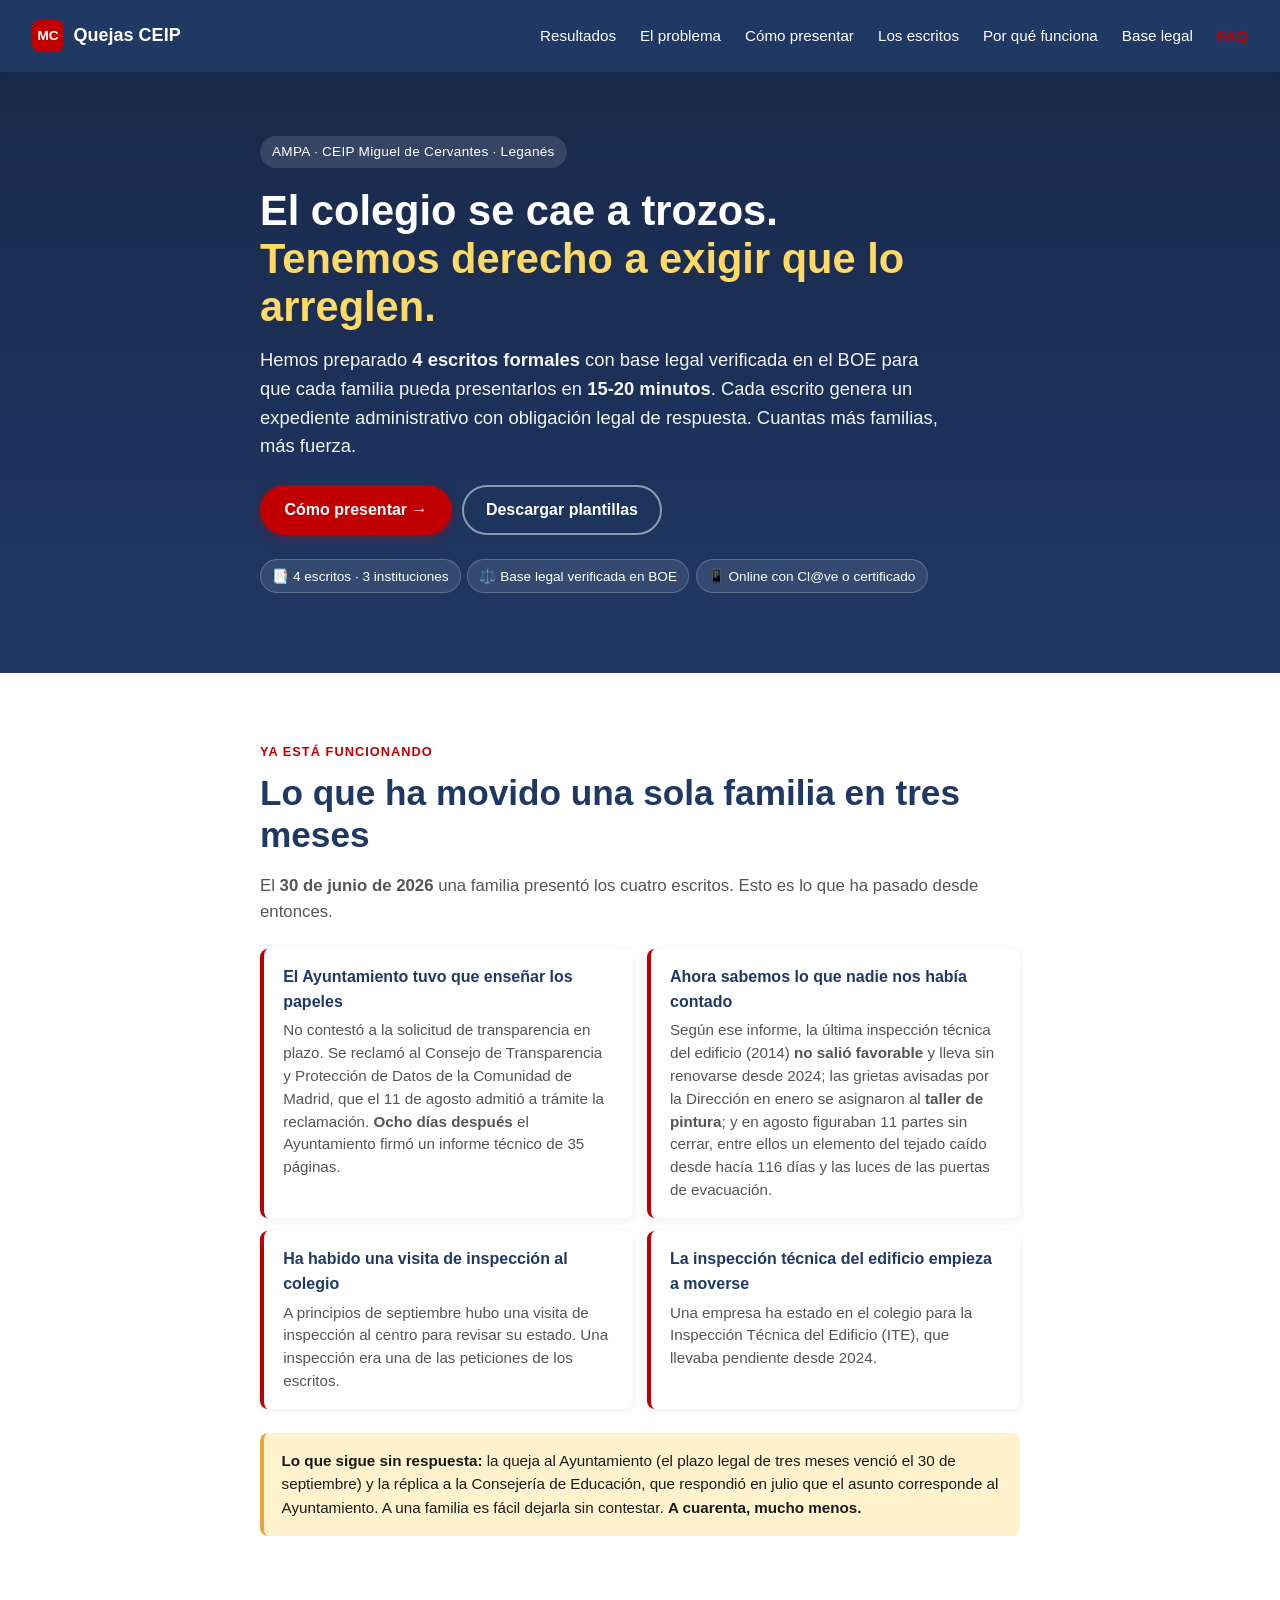
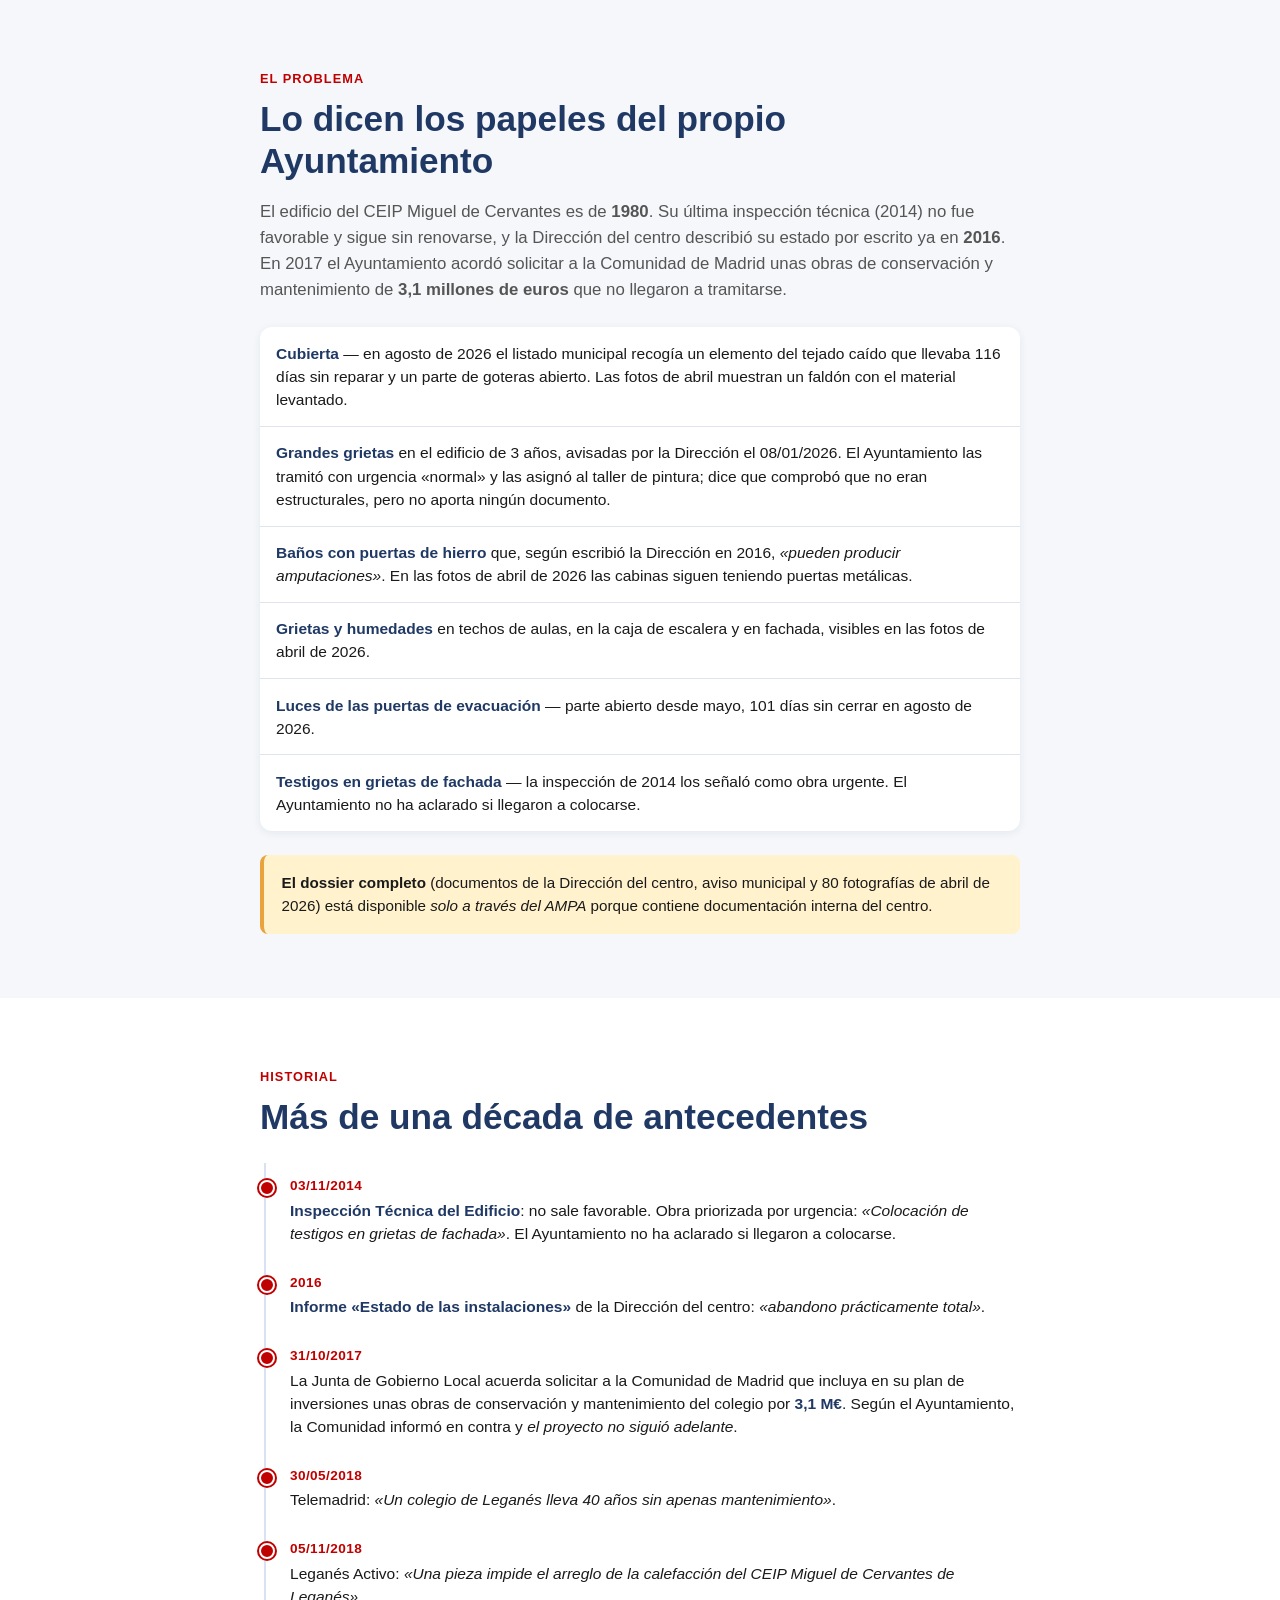
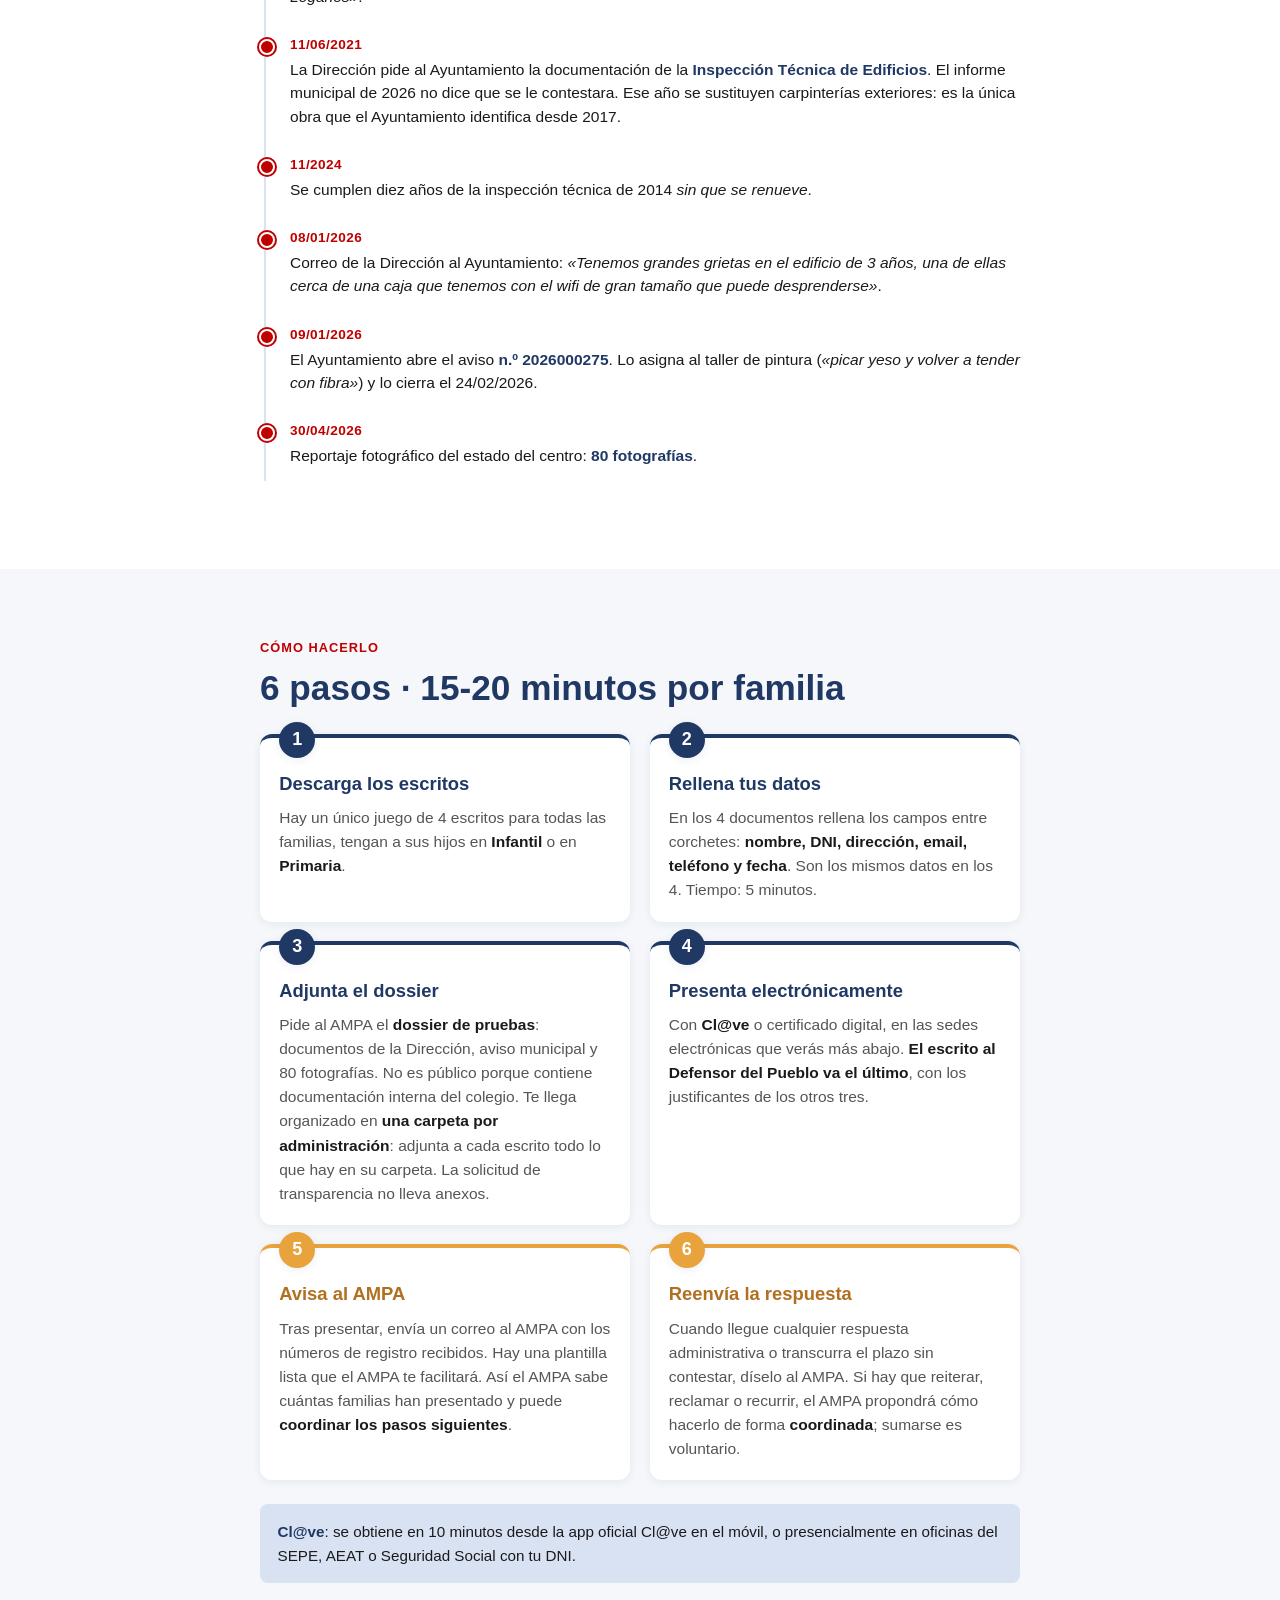
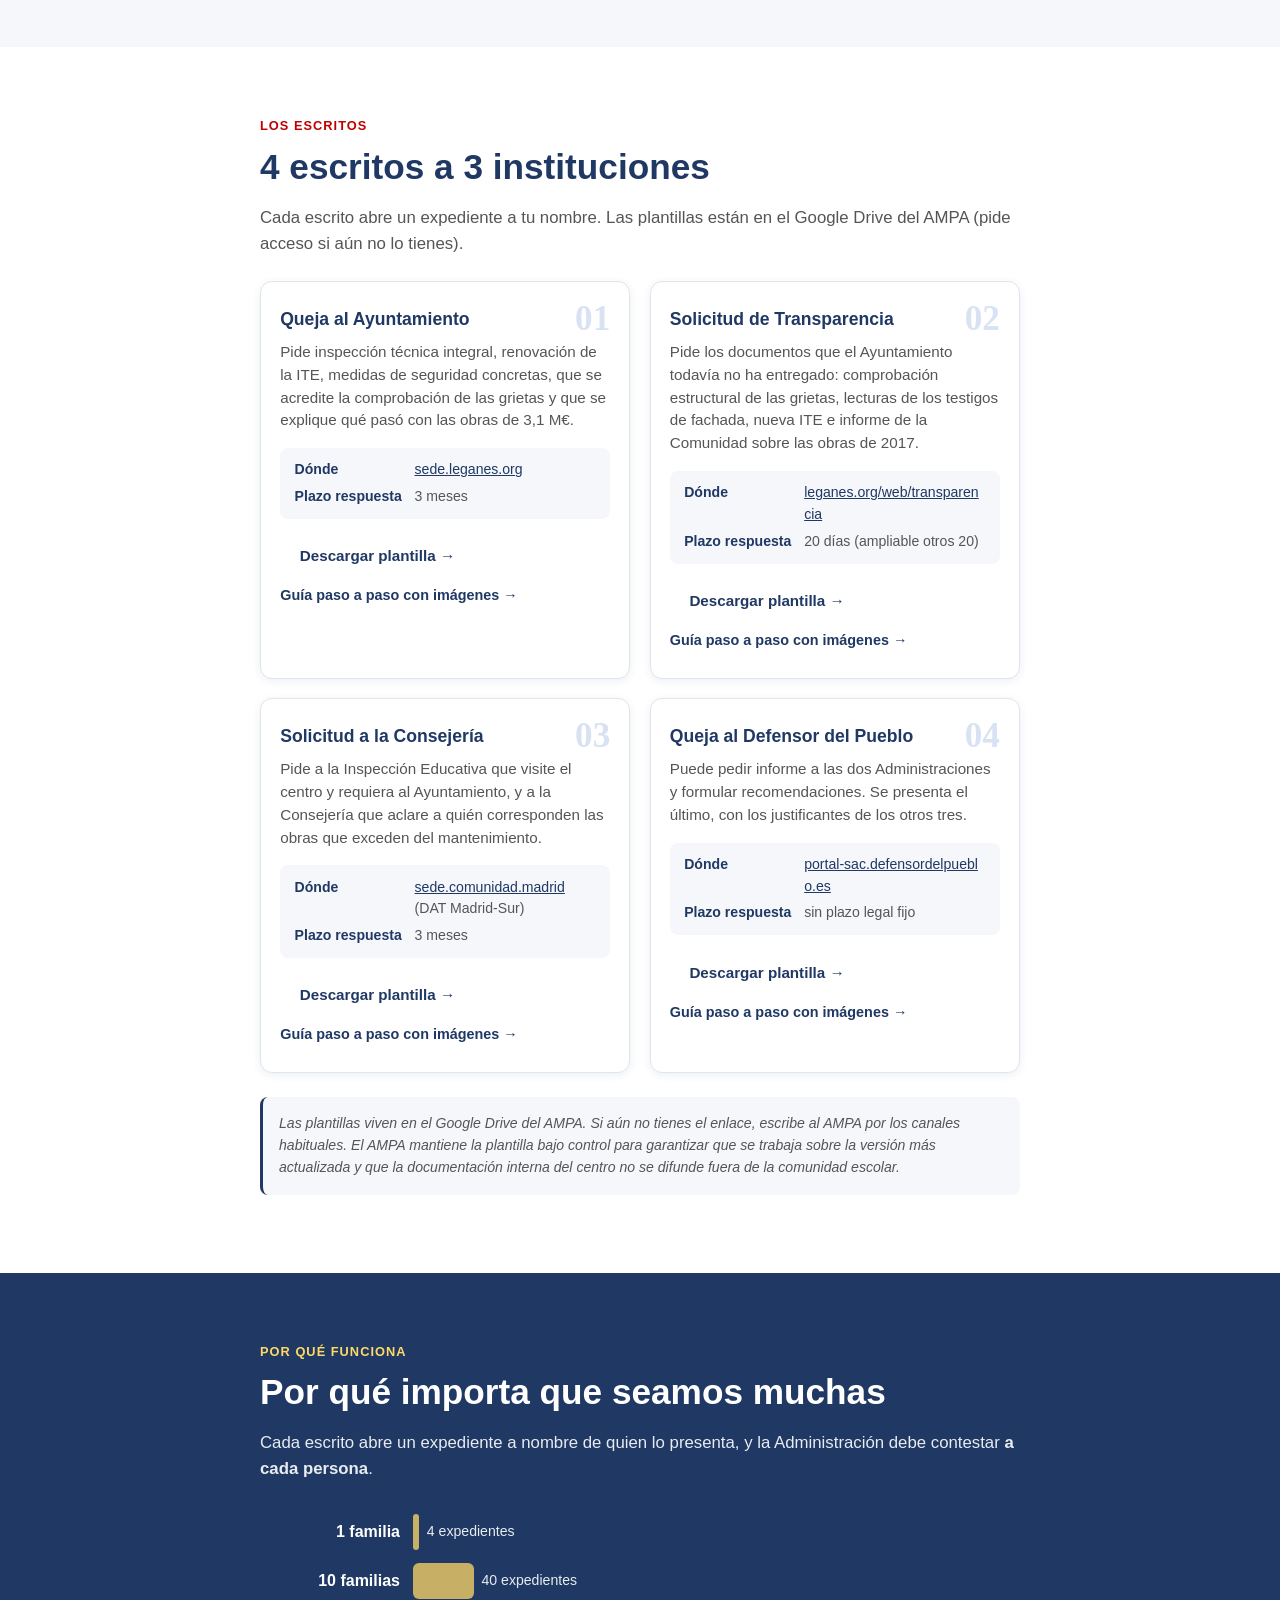
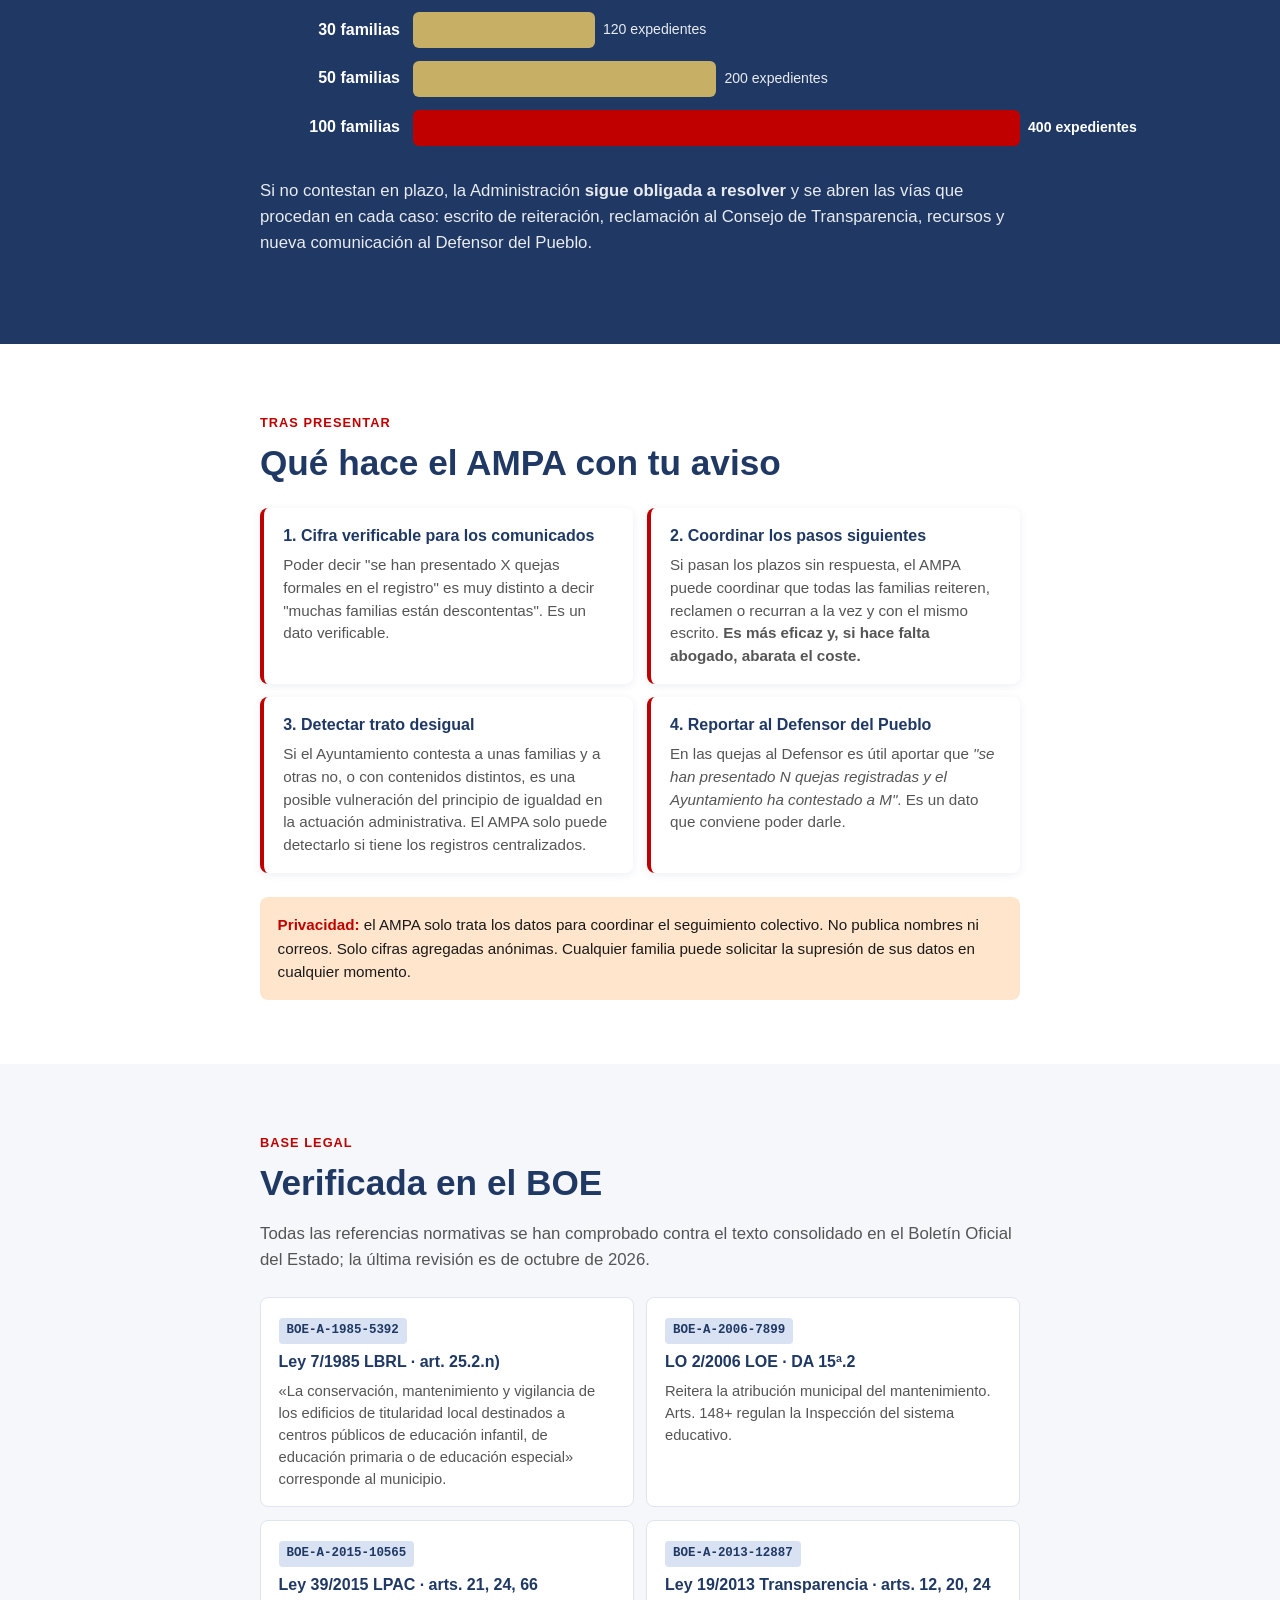
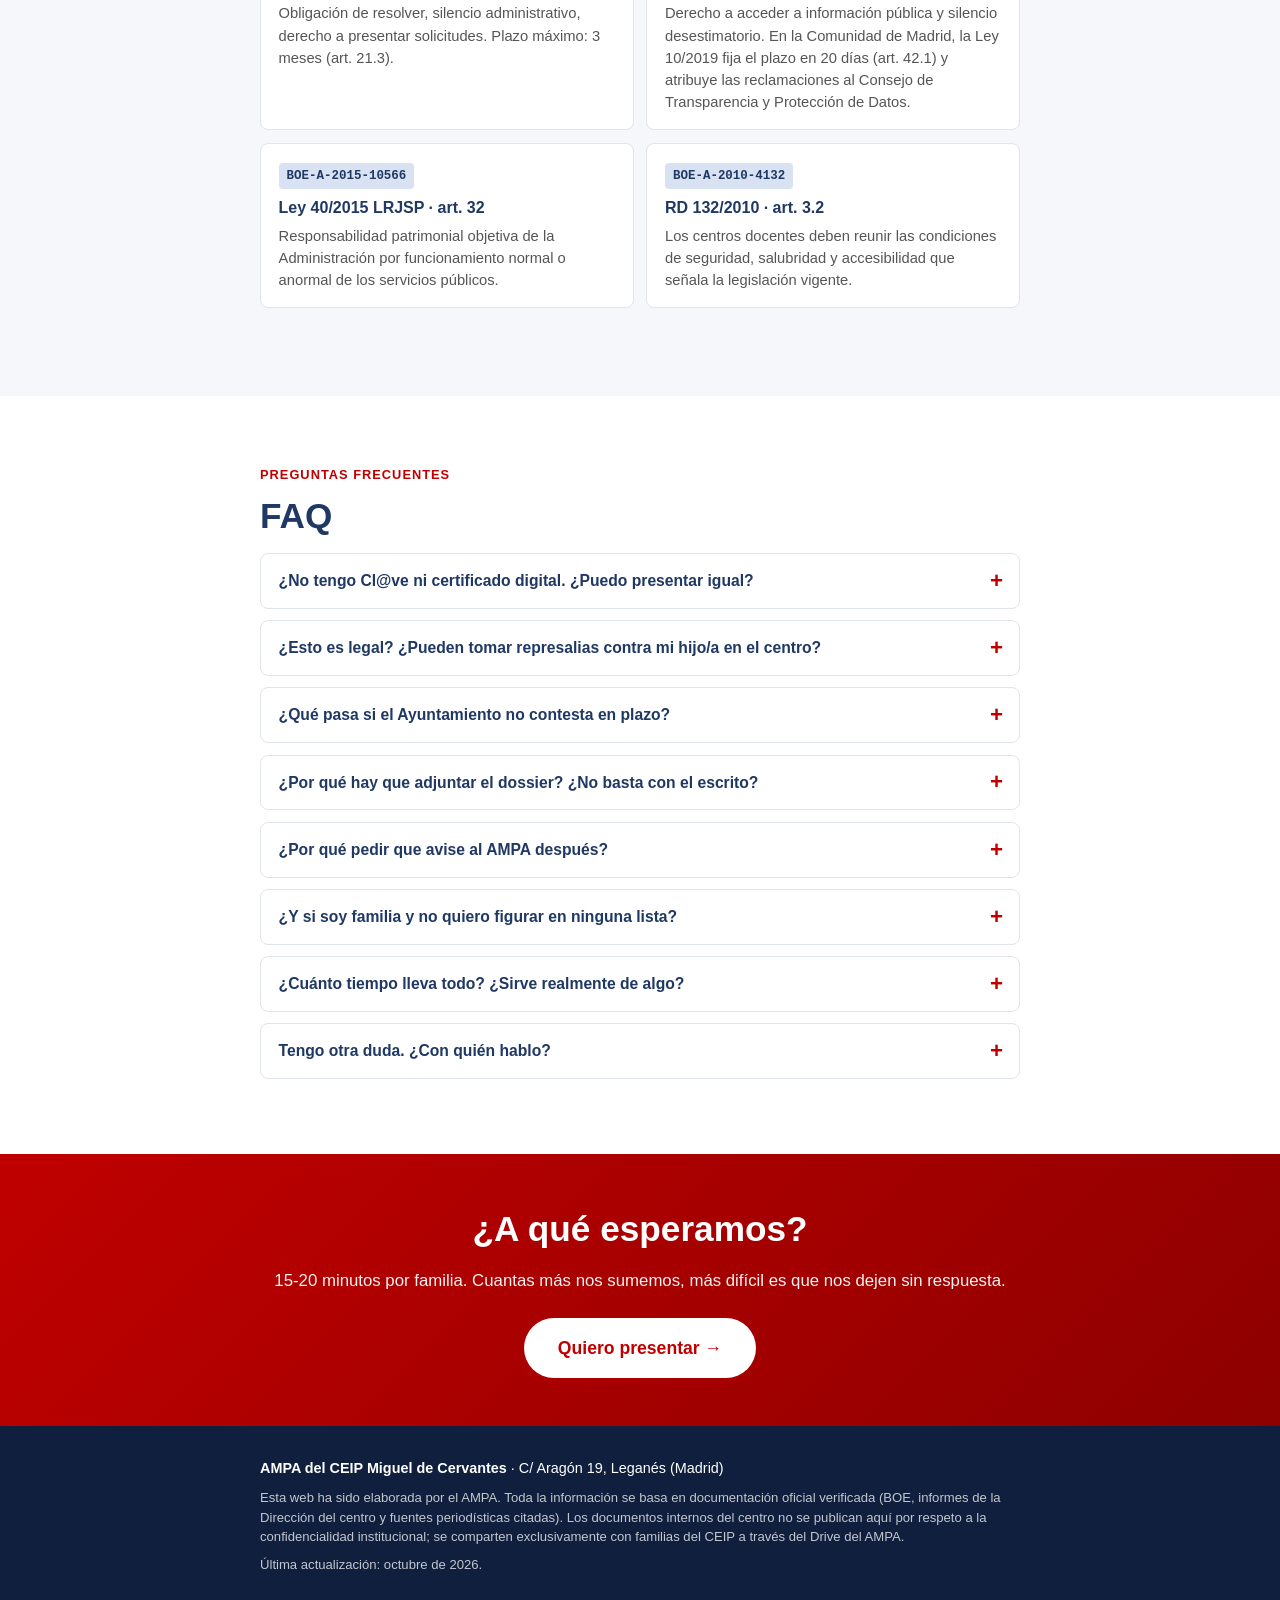
==== commit 4563b65e: "Revisión independiente: textos corregidos, paquete único, sin CSV" ====
--- a/index.html
+++ b/index.html
@@ -45,7 +45,7 @@
       <a href="#escritos" class="btn btn--ghost">Descargar plantillas</a>
     </div>
     <div class="hero__chips">
-      <span class="chip">📑 4 escritos · 3 administraciones</span>
+      <span class="chip">📑 4 escritos · 3 instituciones</span>
       <span class="chip">⚖️ Base legal verificada en BOE</span>
       <span class="chip">📱 Online con Cl@ve o certificado</span>
     </div>
@@ -62,11 +62,11 @@
     <div class="usos">
       <div class="uso">
         <h3>El Ayuntamiento tuvo que enseñar los papeles</h3>
-        <p>No contestó a la solicitud de transparencia en plazo. Se reclamó al Consejo de Transparencia de la Comunidad de Madrid, que el 11 de agosto dejó constancia por escrito del incumplimiento. <strong>Ocho días después</strong> llegó un informe técnico municipal de 35 páginas.</p>
+        <p>No contestó a la solicitud de transparencia en plazo. Se reclamó al Consejo de Transparencia y Protección de Datos de la Comunidad de Madrid, que el 11 de agosto admitió a trámite la reclamación. <strong>Ocho días después</strong> el Ayuntamiento firmó un informe técnico de 35 páginas.</p>
       </div>
       <div class="uso">
         <h3>Ahora sabemos lo que nadie nos había contado</h3>
-        <p>Según ese informe, la última inspección técnica del edificio (2014) <strong>no salió favorable</strong> y lleva sin renovarse desde 2024; las grietas avisadas por la Dirección en enero se tramitaron como <strong>trabajo de pintura</strong>; y en agosto había 11 partes abiertos, entre ellos las luces de las puertas de evacuación.</p>
+        <p>Según ese informe, la última inspección técnica del edificio (2014) <strong>no salió favorable</strong> y lleva sin renovarse desde 2024; las grietas avisadas por la Dirección en enero se asignaron al <strong>taller de pintura</strong>; y en agosto figuraban 11 partes sin cerrar, entre ellos un elemento del tejado caído desde hacía 116 días y las luces de las puertas de evacuación.</p>
       </div>
       <div class="uso">
         <h3>Ha habido una visita de inspección al colegio</h3>
@@ -79,7 +79,7 @@
     </div>
 
     <div class="callout">
-      <strong>Lo que sigue sin respuesta:</strong> la queja al Ayuntamiento (el plazo legal de tres meses venció el 30 de septiembre) y la réplica a la Consejería de Educación, que respondió en julio que el asunto corresponde al Ayuntamiento. A una familia se la puede dejar sin contestar. <strong>A cuarenta, no.</strong>
+      <strong>Lo que sigue sin respuesta:</strong> la queja al Ayuntamiento (el plazo legal de tres meses venció el 30 de septiembre) y la réplica a la Consejería de Educación, que respondió en julio que el asunto corresponde al Ayuntamiento. A una familia es fácil dejarla sin contestar. <strong>A cuarenta, mucho menos.</strong>
     </div>
   </div>
 </section>
@@ -88,24 +88,23 @@
 <section class="section section--alt" id="problema">
   <div class="container">
     <span class="section__eyebrow">El problema</span>
-    <h2 class="section__title">Una década de avisos por escrito de la propia Dirección</h2>
+    <h2 class="section__title">Lo dicen los papeles del propio Ayuntamiento</h2>
 
     <p class="section__lead">
-      El CEIP Miguel de Cervantes tiene <strong>más de cuatro décadas</strong> y un historial de deficiencias graves que la propia Directora del centro lleva alertando por escrito desde <strong>2016</strong>. En 2017 el Ayuntamiento acordó solicitar a la Comunidad de Madrid una reforma de <strong>3,1 millones de euros</strong> que nunca llegó a hacerse.
+      El edificio del CEIP Miguel de Cervantes es de <strong>1980</strong>. Su última inspección técnica (2014) no fue favorable y sigue sin renovarse, y la Dirección del centro describió su estado por escrito ya en <strong>2016</strong>. En 2017 el Ayuntamiento acordó solicitar a la Comunidad de Madrid unas obras de conservación y mantenimiento de <strong>3,1 millones de euros</strong> que no llegaron a tramitarse.
     </p>
 
     <ul class="defs">
-      <li><strong>Cubierta y techos</strong> — desprendimientos. Ya ha caído material sobre un trabajador.</li>
-      <li><strong>Grandes grietas</strong> en el edificio de 3 años, con riesgo identificado por la propia Dirección (08/01/2026). El Ayuntamiento las tramitó con urgencia «normal», como trabajo de pintura.</li>
-      <li><strong>Baños con puertas de hierro</strong> que la Dirección describió ya en 2016 como un riesgo de <em>amputación</em> de dedos del alumnado.</li>
-      <li><strong>Humedades y goteras</strong> en todos los edificios; en Primaria <em>"hay que poner un cubo porque no para de salir agua"</em> los días de lluvia.</li>
-      <li><strong>Sanitarios no adaptados</strong> al alumnado de 3 a 6 años.</li>
-      <li><strong>Instalación eléctrica obsoleta</strong> en todo el centro.</li>
-      <li><strong>Patios con pavimento roto</strong>, vallas con hierros oxidados que cortan, arenero con plagas.</li>
+      <li><strong>Cubierta</strong> — en agosto de 2026 el listado municipal recogía un elemento del tejado caído que llevaba 116 días sin reparar y un parte de goteras abierto. Las fotos de abril muestran un faldón con el material levantado.</li>
+      <li><strong>Grandes grietas</strong> en el edificio de 3 años, avisadas por la Dirección el 08/01/2026. El Ayuntamiento las tramitó con urgencia «normal» y las asignó al taller de pintura; dice que comprobó que no eran estructurales, pero no aporta ningún documento.</li>
+      <li><strong>Baños con puertas de hierro</strong> que, según escribió la Dirección en 2016, <em>«pueden producir amputaciones»</em>. En las fotos de abril de 2026 las cabinas siguen teniendo puertas metálicas.</li>
+      <li><strong>Grietas y humedades</strong> en techos de aulas, en la caja de escalera y en fachada, visibles en las fotos de abril de 2026.</li>
+                  <li><strong>Luces de las puertas de evacuación</strong> — parte abierto desde mayo, 101 días sin cerrar en agosto de 2026.</li>
+      <li><strong>Testigos en grietas de fachada</strong> — la inspección de 2014 los señaló como obra urgente. El Ayuntamiento no ha aclarado si llegaron a colocarse.</li>
     </ul>
 
     <div class="callout">
-      <strong>El dossier completo</strong> (informes firmados por la Dirección desde 2016, memorandos, aviso municipal y 82 fotografías del estado actual) está disponible <em>solo a través del AMPA</em> porque contiene documentación interna del centro.
+      <strong>El dossier completo</strong> (documentos de la Dirección del centro, aviso municipal y 80 fotografías de abril de 2026) está disponible <em>solo a través del AMPA</em> porque contiene documentación interna del centro.
     </div>
   </div>
 </section>
@@ -114,19 +113,19 @@
 <section class="section" id="historial">
   <div class="container">
     <span class="section__eyebrow">Historial</span>
-    <h2 class="section__title">Una década de alertas escritas</h2>
+    <h2 class="section__title">Más de una década de antecedentes</h2>
     <ol class="timeline">
       <li>
         <span class="timeline__date">03/11/2014</span>
-        <strong>Inspección Técnica del Edificio</strong>: no sale favorable. Única obra urgente: <em>«colocación de testigos en grietas de fachada»</em>. El Ayuntamiento no ha aclarado si llegaron a colocarse.
-      </li>
-      <li>
-        <span class="timeline__date">03/03/2016</span>
-        <strong>Informe "Estado de las Instalaciones"</strong> firmado por la Directora: 41 años de antigüedad, abandono prácticamente total.
+        <strong>Inspección Técnica del Edificio</strong>: no sale favorable. Obra priorizada por urgencia: <em>«Colocación de testigos en grietas de fachada»</em>. El Ayuntamiento no ha aclarado si llegaron a colocarse.
+      </li>
+      <li>
+        <span class="timeline__date">2016</span>
+        <strong>Informe «Estado de las instalaciones»</strong> de la Dirección del centro: <em>«abandono prácticamente total»</em>.
       </li>
       <li>
         <span class="timeline__date">31/10/2017</span>
-        La Junta de Gobierno Local acuerda solicitar a la Comunidad de Madrid que incluya en su plan de inversiones una reforma del colegio de <strong>3,1 M€</strong>. Según el Ayuntamiento, la Comunidad informó en contra y <em>el proyecto no siguió adelante</em>.
+        La Junta de Gobierno Local acuerda solicitar a la Comunidad de Madrid que incluya en su plan de inversiones unas obras de conservación y mantenimiento del colegio por <strong>3,1 M€</strong>. Según el Ayuntamiento, la Comunidad informó en contra y <em>el proyecto no siguió adelante</em>.
       </li>
       <li>
         <span class="timeline__date">30/05/2018</span>
@@ -134,11 +133,11 @@
       </li>
       <li>
         <span class="timeline__date">05/11/2018</span>
-        Avería de la calefacción en pleno invierno. Instalación con más de 40 años.
+        Leganés Activo: <em>«Una pieza impide el arreglo de la calefacción del CEIP Miguel de Cervantes de Leganés»</em>.
       </li>
       <li>
         <span class="timeline__date">11/06/2021</span>
-        La Directora pide al Ayuntamiento la documentación de la <strong>Inspección Técnica de Edificios</strong>. No consta respuesta. Ese año se sustituyen carpinterías exteriores: es la única actuación de entidad que el Ayuntamiento identifica desde entonces.
+        La Dirección pide al Ayuntamiento la documentación de la <strong>Inspección Técnica de Edificios</strong>. El informe municipal de 2026 no dice que se le contestara. Ese año se sustituyen carpinterías exteriores: es la única obra que el Ayuntamiento identifica desde 2017.
       </li>
       <li>
         <span class="timeline__date">11/2024</span>
@@ -146,15 +145,15 @@
       </li>
       <li>
         <span class="timeline__date">08/01/2026</span>
-        Memorando de la Directora: <em>«grandes grietas en el edificio de 3 años, una de ellas cerca de una caja con el wifi de gran tamaño que puede desprenderse»</em>.
+        Correo de la Dirección al Ayuntamiento: <em>«Tenemos grandes grietas en el edificio de 3 años, una de ellas cerca de una caja que tenemos con el wifi de gran tamaño que puede desprenderse»</em>.
       </li>
       <li>
         <span class="timeline__date">09/01/2026</span>
-        El Ayuntamiento abre el aviso <strong>n.º 2026000275</strong>. Lo cierra el 24/02/2026 como trabajo de pintura: <em>«picar yeso y volver a tender con fibra»</em>.
+        El Ayuntamiento abre el aviso <strong>n.º 2026000275</strong>. Lo asigna al taller de pintura (<em>«picar yeso y volver a tender con fibra»</em>) y lo cierra el 24/02/2026.
       </li>
       <li>
         <span class="timeline__date">30/04/2026</span>
-        El AMPA realiza un reportaje fotográfico (<strong>82 imágenes</strong> y 2 vídeos) del estado actual.
+        Reportaje fotográfico del estado del centro: <strong>80 fotografías</strong>.
       </li>
     </ol>
   </div>
@@ -169,8 +168,8 @@
     <div class="steps">
       <article class="step">
         <span class="step__num">1</span>
-        <h3>Elige tu etapa</h3>
-        <p>Descarga el paquete según donde estén tus hijos: <strong>Infantil</strong>, <strong>Primaria</strong> o <strong>General</strong> (si tienes hijos en ambas o no estás seguro/a).</p>
+        <h3>Descarga los escritos</h3>
+        <p>Hay un único juego de 4 escritos para todas las familias, tengan a sus hijos en <strong>Infantil</strong> o en <strong>Primaria</strong>.</p>
       </article>
 
       <article class="step">
@@ -182,25 +181,25 @@
       <article class="step">
         <span class="step__num">3</span>
         <h3>Adjunta el dossier</h3>
-        <p>Pide al AMPA el <strong>dossier de pruebas</strong>: informes de la Dirección, aviso municipal y 82 fotografías. No es público porque contiene documentación interna del colegio. Te llega organizado en <strong>una carpeta por administración</strong>: adjunta a cada escrito todo lo que hay en su carpeta. La solicitud de transparencia no lleva anexos.</p>
+        <p>Pide al AMPA el <strong>dossier de pruebas</strong>: documentos de la Dirección, aviso municipal y 80 fotografías. No es público porque contiene documentación interna del colegio. Te llega organizado en <strong>una carpeta por administración</strong>: adjunta a cada escrito todo lo que hay en su carpeta. La solicitud de transparencia no lleva anexos.</p>
       </article>
 
       <article class="step">
         <span class="step__num">4</span>
         <h3>Presenta electrónicamente</h3>
-        <p>Con <strong>Cl@ve</strong> o certificado digital, en las sedes electrónicas que verás más abajo. Cl@ve se obtiene en 10 minutos desde la app.</p>
+        <p>Con <strong>Cl@ve</strong> o certificado digital, en las sedes electrónicas que verás más abajo. <strong>El escrito al Defensor del Pueblo va el último</strong>, con los justificantes de los otros tres.</p>
       </article>
 
       <article class="step step--post">
         <span class="step__num">5</span>
         <h3>Avisa al AMPA</h3>
-        <p>Tras presentar, envía un correo al AMPA con los números de registro recibidos. Hay una plantilla lista que el AMPA te facilitará. Esto permite <strong>coordinar recursos en bloque</strong> y detectar trato desigual de la Administración.</p>
+        <p>Tras presentar, envía un correo al AMPA con los números de registro recibidos. Hay una plantilla lista que el AMPA te facilitará. Así el AMPA sabe cuántas familias han presentado y puede <strong>coordinar los pasos siguientes</strong>.</p>
       </article>
 
       <article class="step step--post">
         <span class="step__num">6</span>
         <h3>Reenvía la respuesta</h3>
-        <p>Cuando llegue cualquier respuesta administrativa o transcurra el plazo sin contestar, reenvíala al AMPA. Si llegan los plazos de recurso, el AMPA propondrá un <strong>recurso colectivo</strong> al que puedes sumarte voluntariamente.</p>
+        <p>Cuando llegue cualquier respuesta administrativa o transcurra el plazo sin contestar, díselo al AMPA. Si hay que reiterar, reclamar o recurrir, el AMPA propondrá cómo hacerlo de forma <strong>coordinada</strong>; sumarse es voluntario.</p>
       </article>
     </div>
 
@@ -214,15 +213,15 @@
 <section class="section" id="escritos">
   <div class="container">
     <span class="section__eyebrow">Los escritos</span>
-    <h2 class="section__title">4 escritos a 3 administraciones</h2>
-    <p class="section__lead">Cada escrito genera un expediente independiente con plazos y obligación legal de respuesta. Las plantillas están en el Google Drive del AMPA (pide acceso si aún no lo tienes).</p>
+    <h2 class="section__title">4 escritos a 3 instituciones</h2>
+    <p class="section__lead">Cada escrito abre un expediente a tu nombre. Las plantillas están en el Google Drive del AMPA (pide acceso si aún no lo tienes).</p>
 
     <div class="escritos">
 
       <article class="escrito">
         <span class="escrito__num">01</span>
         <h3 class="escrito__title">Queja al Ayuntamiento</h3>
-        <p class="escrito__desc">Exige inspección técnica integral, renovación de la ITE, que se acredite la comprobación de las grietas y que se explique qué pasó con la reforma de 3,1 M€.</p>
+        <p class="escrito__desc">Pide inspección técnica integral, renovación de la ITE, medidas de seguridad concretas, que se acredite la comprobación de las grietas y que se explique qué pasó con las obras de 3,1 M€.</p>
         <dl class="escrito__meta">
           <dt>Dónde</dt><dd><a href="https://sede.leganes.org" target="_blank" rel="noopener">sede.leganes.org</a></dd>
           <dt>Plazo respuesta</dt><dd>3 meses</dd>
@@ -234,10 +233,10 @@
       <article class="escrito">
         <span class="escrito__num">02</span>
         <h3 class="escrito__title">Solicitud de Transparencia</h3>
-        <p class="escrito__desc">Obliga al Ayuntamiento a entregar la ITE, los informes técnicos, los partes de trabajo y el detalle del destino del presupuesto.</p>
+        <p class="escrito__desc">Pide los documentos que el Ayuntamiento todavía no ha entregado: comprobación estructural de las grietas, lecturas de los testigos de fachada, nueva ITE e informe de la Comunidad sobre las obras de 2017.</p>
         <dl class="escrito__meta">
           <dt>Dónde</dt><dd><a href="https://www.leganes.org/web/transparencia" target="_blank" rel="noopener">leganes.org/web/transparencia</a></dd>
-          <dt>Plazo respuesta</dt><dd>1 mes (ampliable a 2)</dd>
+          <dt>Plazo respuesta</dt><dd>20 días (ampliable otros 20)</dd>
         </dl>
         <a class="btn btn--small" href="#" data-drive="General_02_Transparencia.docx">Descargar plantilla →</a>
         <a class="escrito__guide" href="guia-transparencia.html">Guía paso a paso con imágenes →</a>
@@ -245,8 +244,8 @@
 
       <article class="escrito">
         <span class="escrito__num">03</span>
-        <h3 class="escrito__title">Denuncia a la Consejería</h3>
-        <p class="escrito__desc">Pide al Servicio de Inspección Educativa que verifique el cumplimiento del RD 132/2010 y requiera al Ayuntamiento la ejecución urgente.</p>
+        <h3 class="escrito__title">Solicitud a la Consejería</h3>
+        <p class="escrito__desc">Pide a la Inspección Educativa que visite el centro y requiera al Ayuntamiento, y a la Consejería que aclare a quién corresponden las obras que exceden del mantenimiento.</p>
         <dl class="escrito__meta">
           <dt>Dónde</dt><dd><a href="https://sede.comunidad.madrid" target="_blank" rel="noopener">sede.comunidad.madrid</a> (DAT Madrid-Sur)</dd>
           <dt>Plazo respuesta</dt><dd>3 meses</dd>
@@ -258,7 +257,7 @@
       <article class="escrito">
         <span class="escrito__num">04</span>
         <h3 class="escrito__title">Queja al Defensor del Pueblo</h3>
-        <p class="escrito__desc">Máxima presión institucional. Puede investigar, requerir información y emitir recomendaciones públicas.</p>
+        <p class="escrito__desc">Puede pedir informe a las dos Administraciones y formular recomendaciones. Se presenta el último, con los justificantes de los otros tres.</p>
         <dl class="escrito__meta">
           <dt>Dónde</dt><dd><a href="https://portal-sac.defensordelpueblo.es/es/form/queja" target="_blank" rel="noopener">portal-sac.defensordelpueblo.es</a></dd>
           <dt>Plazo respuesta</dt><dd>sin plazo legal fijo</dd>
@@ -277,19 +276,19 @@
 <section class="section section--dark" id="multiplicador">
   <div class="container">
     <span class="section__eyebrow section__eyebrow--light">Por qué funciona</span>
-    <h2 class="section__title">El efecto multiplicador</h2>
-    <p class="section__lead section__lead--light">Cada escrito genera un expediente administrativo independiente. Cada solicitud requiere una respuesta <strong>individualizada</strong>: no se pueden agrupar.</p>
+    <h2 class="section__title">Por qué importa que seamos muchas</h2>
+    <p class="section__lead section__lead--light">Cada escrito abre un expediente a nombre de quien lo presenta, y la Administración debe contestar <strong>a cada persona</strong>.</p>
 
     <div class="bars">
-      <div class="bar" style="--w:1%"><div class="bar__label">1 familia</div><div class="bar__fill"><span>4 expedientes — gestionable</span></div></div>
-      <div class="bar" style="--w:10%"><div class="bar__label">10 familias</div><div class="bar__fill"><span>40 expedientes — empiezan a notar</span></div></div>
-      <div class="bar" style="--w:30%"><div class="bar__label">30 familias</div><div class="bar__fill"><span>120 expedientes — problema serio</span></div></div>
-      <div class="bar" style="--w:50%"><div class="bar__label">50 familias</div><div class="bar__fill"><span>200 expedientes — recursos dedicados</span></div></div>
-      <div class="bar bar--top" style="--w:100%"><div class="bar__label">100 familias</div><div class="bar__fill"><span>400 expedientes — imposible ignorar</span></div></div>
+      <div class="bar" style="--w:1%"><div class="bar__label">1 familia</div><div class="bar__fill"><span>4 expedientes</span></div></div>
+      <div class="bar" style="--w:10%"><div class="bar__label">10 familias</div><div class="bar__fill"><span>40 expedientes</span></div></div>
+      <div class="bar" style="--w:30%"><div class="bar__label">30 familias</div><div class="bar__fill"><span>120 expedientes</span></div></div>
+      <div class="bar" style="--w:50%"><div class="bar__label">50 familias</div><div class="bar__fill"><span>200 expedientes</span></div></div>
+      <div class="bar bar--top" style="--w:100%"><div class="bar__label">100 familias</div><div class="bar__fill"><span>400 expedientes</span></div></div>
     </div>
 
     <p class="section__lead section__lead--light" style="margin-top:1.5rem">
-      Si no contestan en plazo, se abren nuevas vías que generan <strong>aún más expedientes</strong>: reclamación al Consejo de Transparencia, recurso de reposición, recurso contencioso-administrativo por inactividad.
+      Si no contestan en plazo, la Administración <strong>sigue obligada a resolver</strong> y se abren las vías que procedan en cada caso: escrito de reiteración, reclamación al Consejo de Transparencia, recursos y nueva comunicación al Defensor del Pueblo.
     </p>
   </div>
 </section>
@@ -303,11 +302,11 @@
     <div class="usos">
       <div class="uso">
         <h3>1. Cifra verificable para los comunicados</h3>
-        <p>Poder decir "se han presentado X quejas formales en el registro" es muy distinto a decir "muchas familias están descontentas". Es un dato verificable que multiplica el impacto público.</p>
-      </div>
-      <div class="uso">
-        <h3>2. Coordinar recursos en bloque</h3>
-        <p>Si 30 familias presentaron en enero y a los 3 meses no han contestado, el AMPA puede coordinar la interposición simultánea de los recursos contencioso-administrativos por inactividad. Mismo abogado, mismo escrito, presentación a la vez. <strong>Multiplica la presión y abarata el coste.</strong></p>
+        <p>Poder decir "se han presentado X quejas formales en el registro" es muy distinto a decir "muchas familias están descontentas". Es un dato verificable.</p>
+      </div>
+      <div class="uso">
+        <h3>2. Coordinar los pasos siguientes</h3>
+        <p>Si pasan los plazos sin respuesta, el AMPA puede coordinar que todas las familias reiteren, reclamen o recurran a la vez y con el mismo escrito. <strong>Es más eficaz y, si hace falta abogado, abarata el coste.</strong></p>
       </div>
       <div class="uso">
         <h3>3. Detectar trato desigual</h3>
@@ -315,7 +314,7 @@
       </div>
       <div class="uso">
         <h3>4. Reportar al Defensor del Pueblo</h3>
-        <p>En las quejas al Defensor es útil aportar que <em>"se han presentado N quejas registradas y el Ayuntamiento ha contestado a M"</em>. El Defensor toma muy en serio los casos colectivos.</p>
+        <p>En las quejas al Defensor es útil aportar que <em>"se han presentado N quejas registradas y el Ayuntamiento ha contestado a M"</em>. Es un dato que conviene poder darle.</p>
       </div>
     </div>
 
@@ -330,7 +329,7 @@
   <div class="container">
     <span class="section__eyebrow">Base legal</span>
     <h2 class="section__title">Verificada en el BOE</h2>
-    <p class="section__lead">Todas las referencias normativas se han comprobado contra el texto consolidado en el Boletín Oficial del Estado a fecha de mayo de 2026.</p>
+    <p class="section__lead">Todas las referencias normativas se han comprobado contra el texto consolidado en el Boletín Oficial del Estado; la última revisión es de octubre de 2026.</p>
 
     <div class="leyes">
       <a class="ley" href="https://www.boe.es/eli/es/l/1985/04/02/7" target="_blank" rel="noopener">
@@ -351,7 +350,7 @@
       <a class="ley" href="https://www.boe.es/eli/es/l/2013/12/09/19" target="_blank" rel="noopener">
         <span class="ley__id">BOE-A-2013-12887</span>
         <strong>Ley 19/2013 Transparencia · arts. 12, 20, 24</strong>
-        <span class="ley__desc">Derecho a acceder a información pública, plazo de 1 mes para contestar, reclamación al Consejo de Transparencia.</span>
+        <span class="ley__desc">Derecho a acceder a información pública y silencio desestimatorio. En la Comunidad de Madrid, la Ley 10/2019 fija el plazo en 20 días (art. 42.1) y atribuye las reclamaciones al Consejo de Transparencia y Protección de Datos.</span>
       </a>
       <a class="ley" href="https://www.boe.es/eli/es/l/2015/10/01/40" target="_blank" rel="noopener">
         <span class="ley__id">BOE-A-2015-10566</span>
@@ -360,8 +359,8 @@
       </a>
       <a class="ley" href="https://www.boe.es/eli/es/rd/2010/02/12/132" target="_blank" rel="noopener">
         <span class="ley__id">BOE-A-2010-4132</span>
-        <strong>RD 132/2010</strong>
-        <span class="ley__desc">Requisitos mínimos de los centros que impartan segundo ciclo de Infantil, Primaria y Secundaria.</span>
+        <strong>RD 132/2010 · art. 3.2</strong>
+        <span class="ley__desc">Los centros docentes deben reunir las condiciones de seguridad, salubridad y accesibilidad que señala la legislación vigente.</span>
       </a>
     </div>
   </div>
@@ -380,32 +379,32 @@
 
     <details class="faq">
       <summary>¿Esto es legal? ¿Pueden tomar represalias contra mi hijo/a en el centro?</summary>
-      <p>Lo que estamos haciendo es ejercer derechos constitucionales (arts. 27, 29 y 39 CE) y de procedimiento administrativo (Ley 39/2015). Es totalmente legal. Las quejas se dirigen al Ayuntamiento (responsable del mantenimiento), no al equipo directivo del centro; de hecho, la propia Dirección lleva años alertando del mismo problema. No hay base alguna para represalias y, de producirse, serían denunciables.</p>
+      <p>Lo que estamos haciendo es ejercer derechos constitucionales (arts. 27, 29 y 39 CE) y de procedimiento administrativo (Ley 39/2015). Es totalmente legal. Los escritos se dirigen al Ayuntamiento y a la Consejería, no al equipo directivo del centro; de hecho, la propia Dirección ha avisado por escrito del mismo problema. No hay base alguna para represalias y, de producirse, serían denunciables.</p>
     </details>
 
     <details class="faq">
       <summary>¿Qué pasa si el Ayuntamiento no contesta en plazo?</summary>
-      <p>Mejor para la presión institucional, no peor. Que no contesten no cierra nada: la Administración <strong>sigue obligada a resolver</strong> (art. 21 de la Ley 39/2015) y el silencio abre nuevas vías: un escrito de reiteración exigiendo la resolución expresa, los recursos administrativos y, en su caso, el contencioso-administrativo, la reclamación al Consejo de Transparencia de la Comunidad de Madrid (si era una solicitud de información) y una ampliación de la queja ante el Defensor del Pueblo. Cada una genera otro expediente. Qué recurso corresponde depende de cada escrito; el AMPA lo coordinará cuando llegue el momento.</p>
+      <p>Que no contesten no cierra nada: la Administración <strong>sigue obligada a resolver</strong> (art. 21 de la Ley 39/2015) y el silencio abre nuevas vías: un escrito de reiteración exigiendo la resolución expresa, los recursos administrativos y, en su caso, el contencioso-administrativo, la reclamación al Consejo de Transparencia de la Comunidad de Madrid (si era una solicitud de información) y una nueva comunicación al Defensor del Pueblo. Qué recurso corresponde depende de cada escrito; el AMPA lo coordinará cuando llegue el momento.</p>
     </details>
 
     <details class="faq">
       <summary>¿Por qué hay que adjuntar el dossier? ¿No basta con el escrito?</summary>
-      <p>El escrito describe los hechos, el dossier los acredita. Sin pruebas documentales, el Ayuntamiento puede limitarse a una respuesta genérica. Con el dossier (informes firmados por la propia Dirección, memorandos, aviso municipal y 82 fotografías), la respuesta tiene que ser concreta y responde por escrito a evidencia concreta. Eso vale para el procedimiento administrativo y para un eventual contencioso.</p>
+      <p>El escrito describe los hechos, el dossier los acredita. Sin pruebas documentales, el Ayuntamiento puede limitarse a una respuesta genérica. Con el dossier (documentos de la Dirección, aviso municipal y 80 fotografías) y con las citas del informe técnico del propio Ayuntamiento, es mucho más difícil contestar con generalidades.</p>
     </details>
 
     <details class="faq">
       <summary>¿Por qué pedir que avise al AMPA después?</summary>
-      <p>Para que el AMPA pueda hacer las cuatro cosas tácticas que explicamos arriba: cifras verificables en los comunicados, coordinar recursos en bloque con un mismo abogado y a la vez, detectar trato desigual de la Administración y reportar al Defensor del Pueblo. La presentación es individual, pero la presión es colectiva.</p>
+      <p>Para que el AMPA pueda hacer las cuatro cosas que explicamos arriba: dar cifras verificables, coordinar los pasos siguientes, detectar si se contesta a unas familias y a otras no, e informar al Defensor del Pueblo. La presentación es individual, pero el seguimiento es colectivo.</p>
     </details>
 
     <details class="faq">
       <summary>¿Y si soy familia y no quiero figurar en ninguna lista?</summary>
-      <p>Sin problema. Puedes presentar de manera totalmente anónima respecto al AMPA: tu queja es individual, irá con tu DNI a la Administración como cualquier otra, y simplemente no avisas al AMPA. Pierdes la posibilidad de sumarte a un recurso colectivo (tendrías que recurrir por tu cuenta si quisieras hacerlo), pero tu queja seguirá su curso.</p>
+      <p>Sin problema. Puedes presentar de manera totalmente anónima respecto al AMPA: tu queja es individual, irá con tu DNI a la Administración como cualquier otra, y simplemente no avisas al AMPA. Pierdes la posibilidad de sumarte a los pasos coordinados (tendrías que reiterar o recurrir por tu cuenta si quisieras hacerlo), pero tu queja seguirá su curso.</p>
     </details>
 
     <details class="faq">
       <summary>¿Cuánto tiempo lleva todo? ¿Sirve realmente de algo?</summary>
-      <p>Tu parte: 15-20 minutos. El procedimiento posterior puede llevar meses (3 meses para que tengan que contestar, otros 2 si recurres) o años si se llega a contencioso. Pero la presión empieza desde el día que entran los expedientes: el Ayuntamiento tiene que asignarlos, estudiarlos y contestarlos. Y eso, multiplicado por decenas de familias, no es ignorable. Casos similares en otros centros de Madrid se han resuelto cuando han llegado a una masa crítica de expedientes simultáneos.</p>
+      <p>Tu parte: 15-20 minutos. El procedimiento posterior puede llevar meses. Pero ya ha servido: una sola familia consiguió en tres meses el informe técnico municipal del que salen casi todos los datos de esta página. Con decenas de familias pidiendo lo mismo, es mucho más difícil que el asunto quede sin respuesta.</p>
     </details>
 
     <details class="faq">
@@ -419,7 +418,7 @@
 <section class="cta-final">
   <div class="container">
     <h2>¿A qué esperamos?</h2>
-    <p>15-20 minutos por familia. Cuantas más nos sumemos, más fuerza tiene cada expediente.</p>
+    <p>15-20 minutos por familia. Cuantas más nos sumemos, más difícil es que nos dejen sin respuesta.</p>
     <a href="#pasos" class="btn btn--primary btn--large">Quiero presentar →</a>
   </div>
 </section>
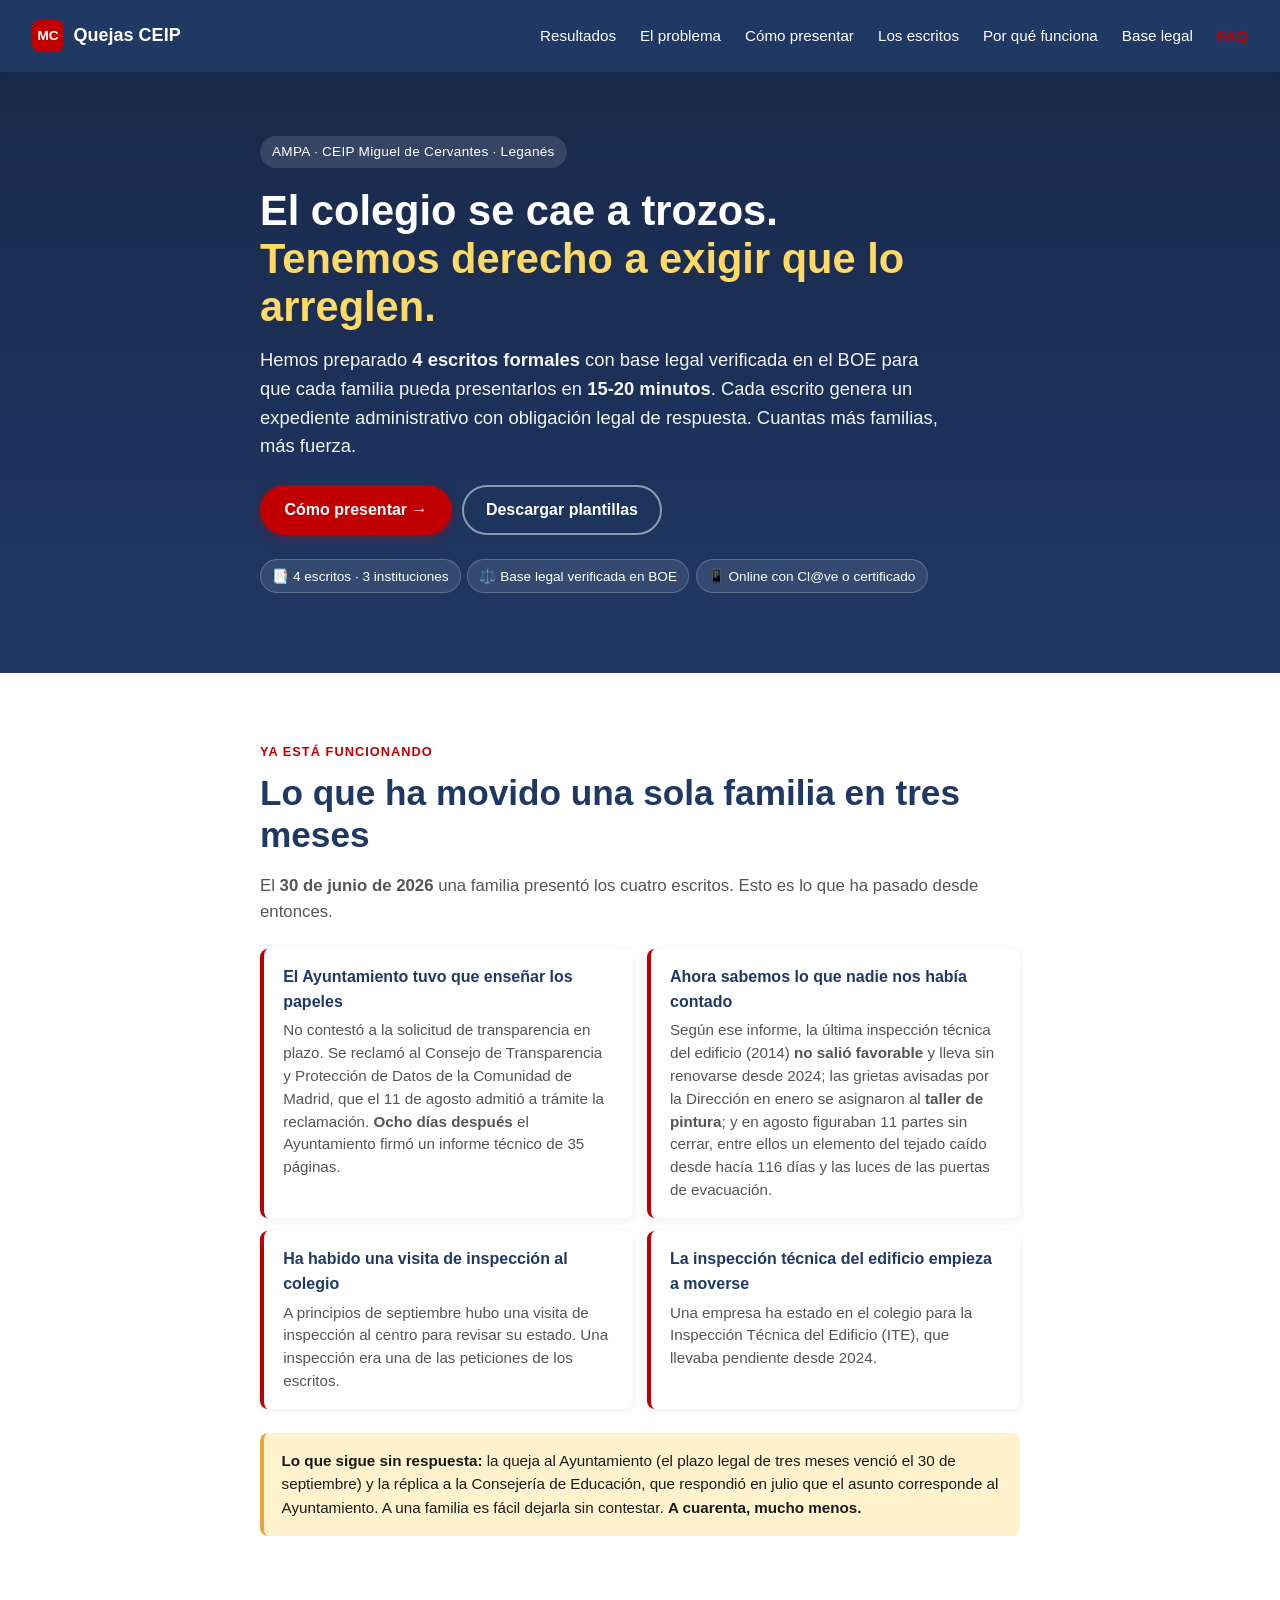
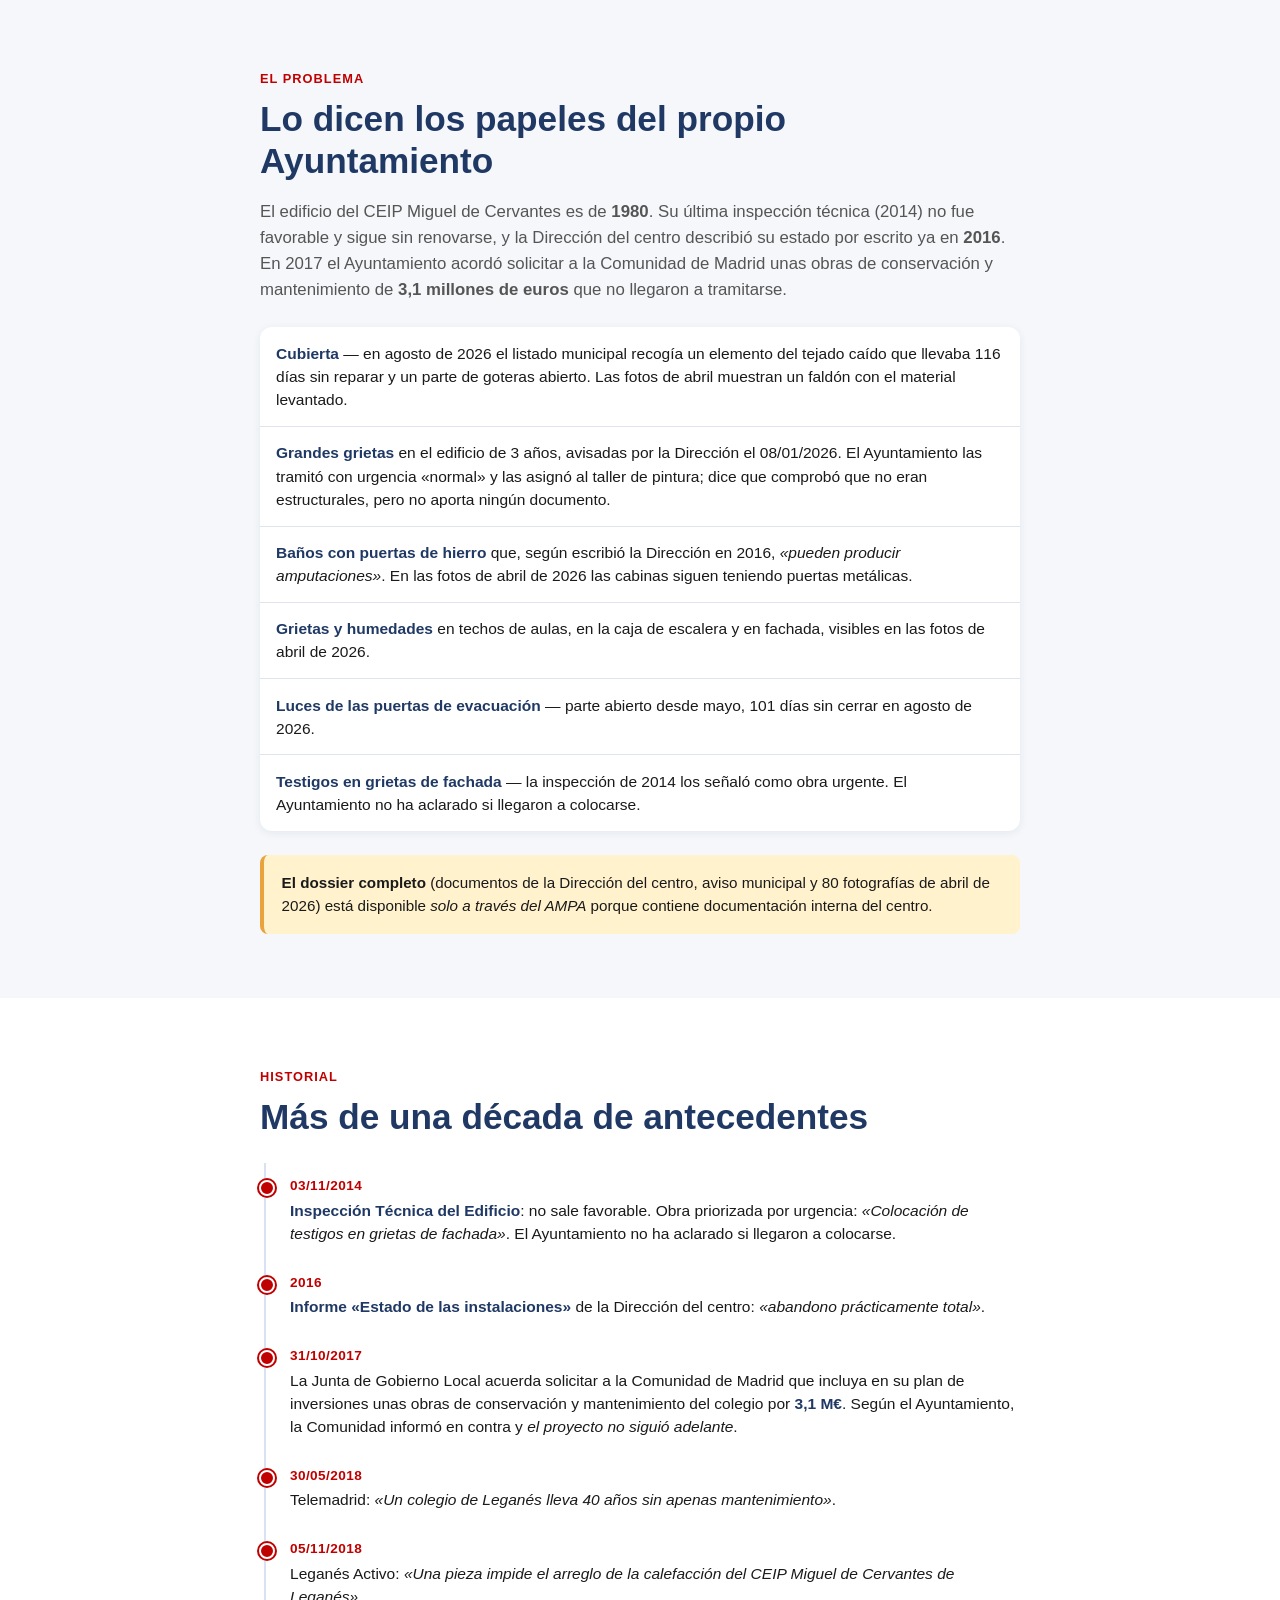
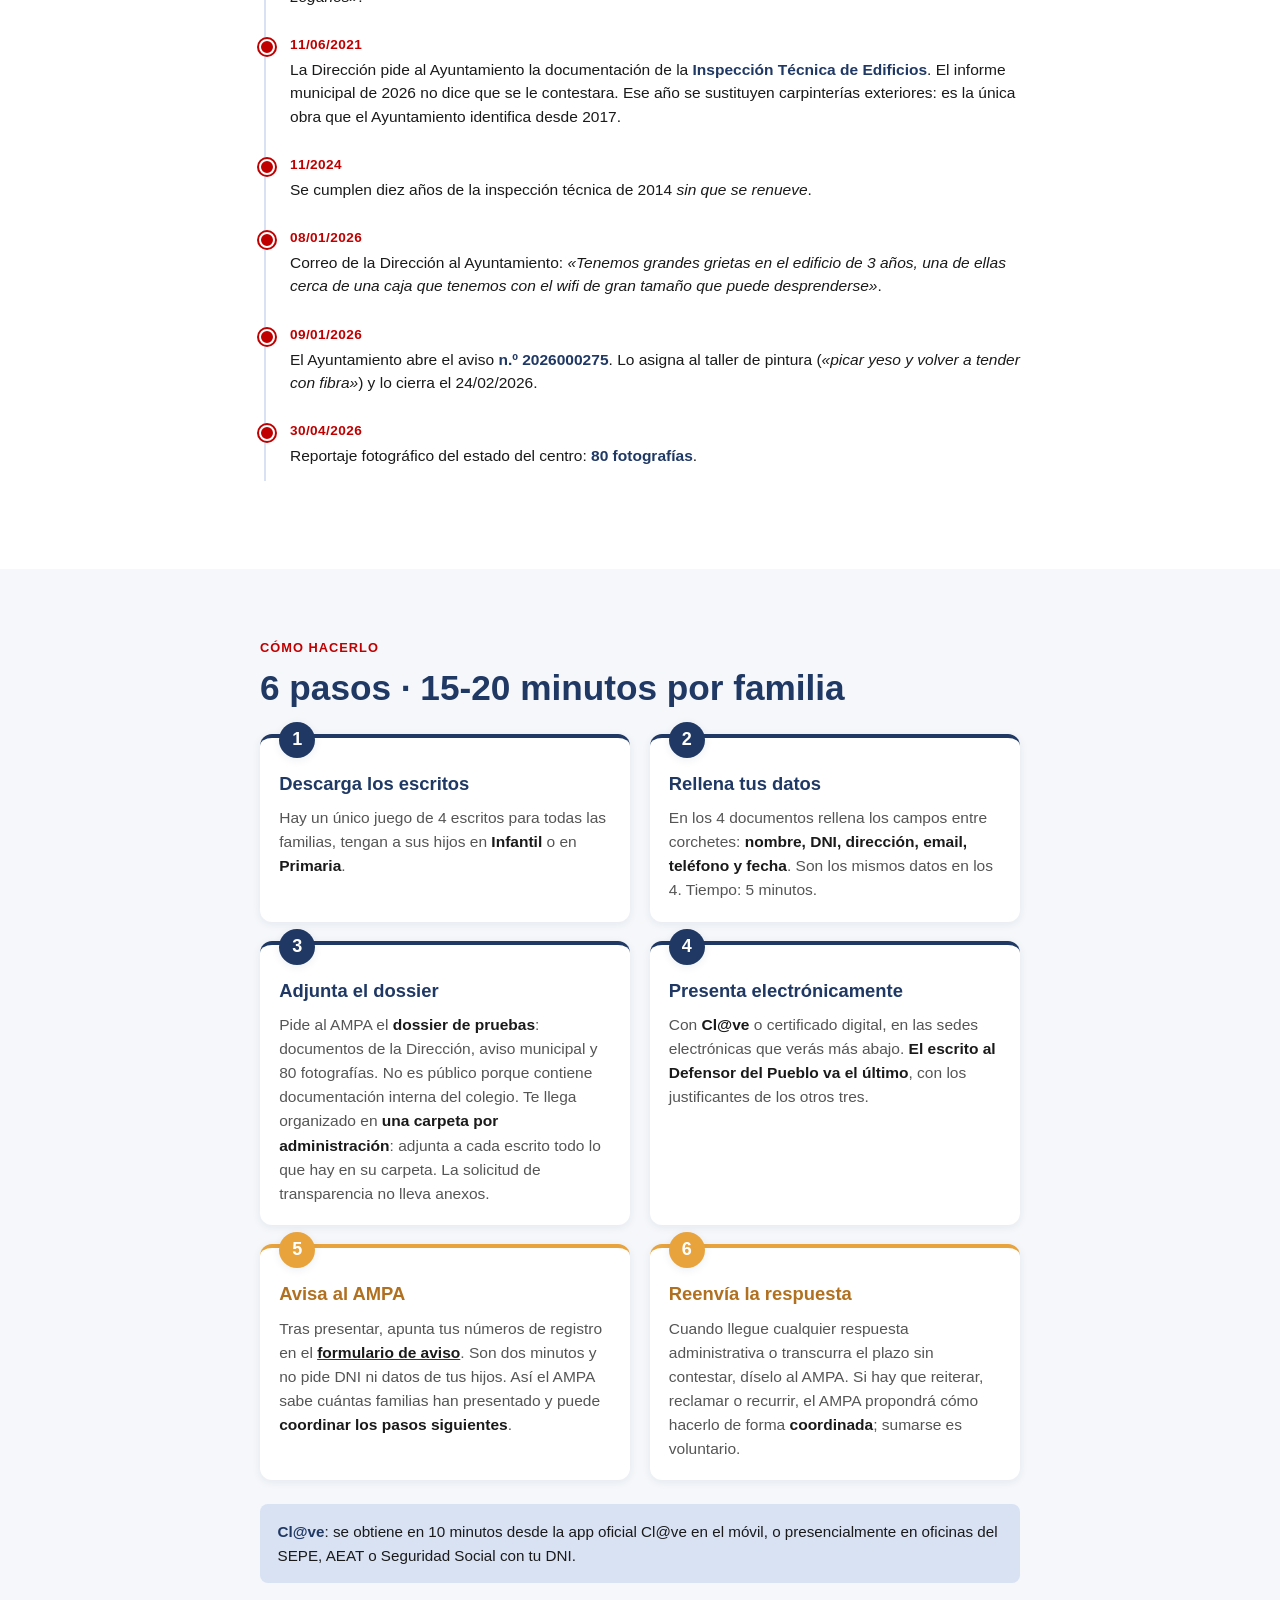
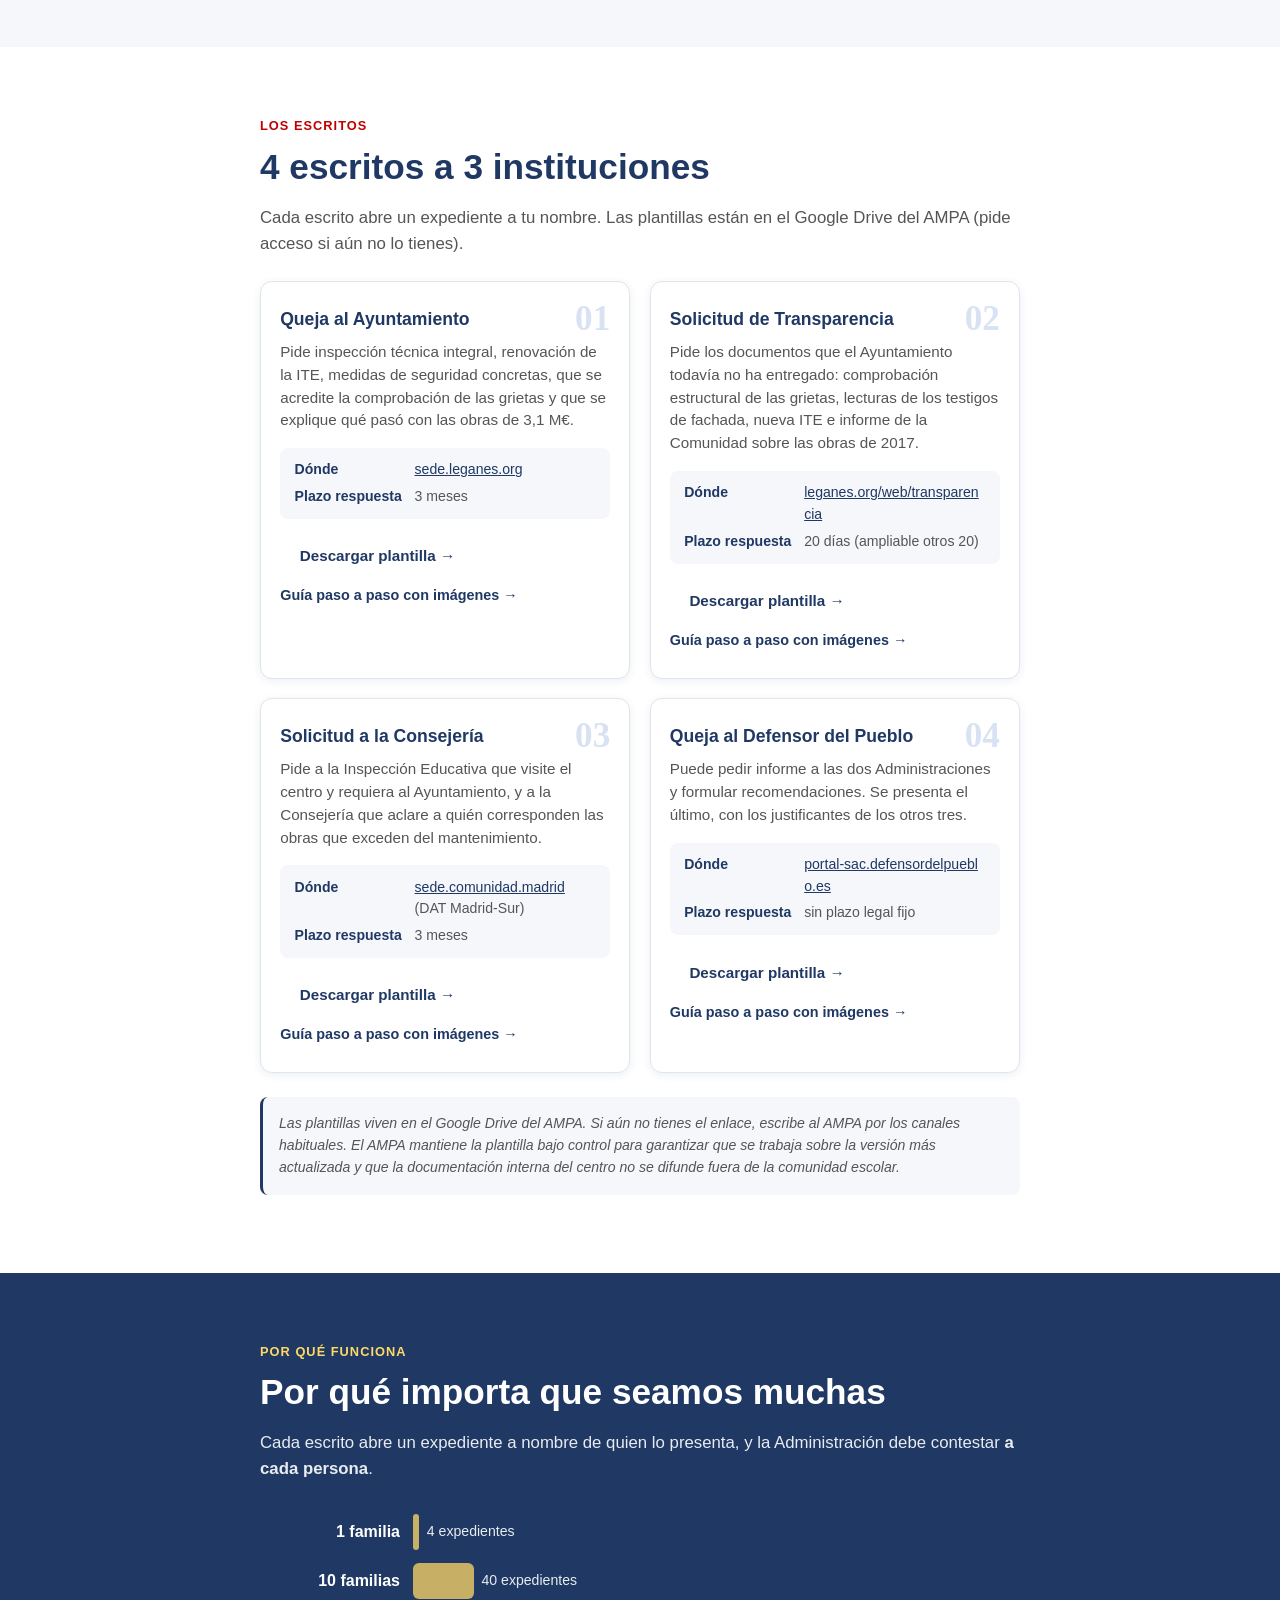
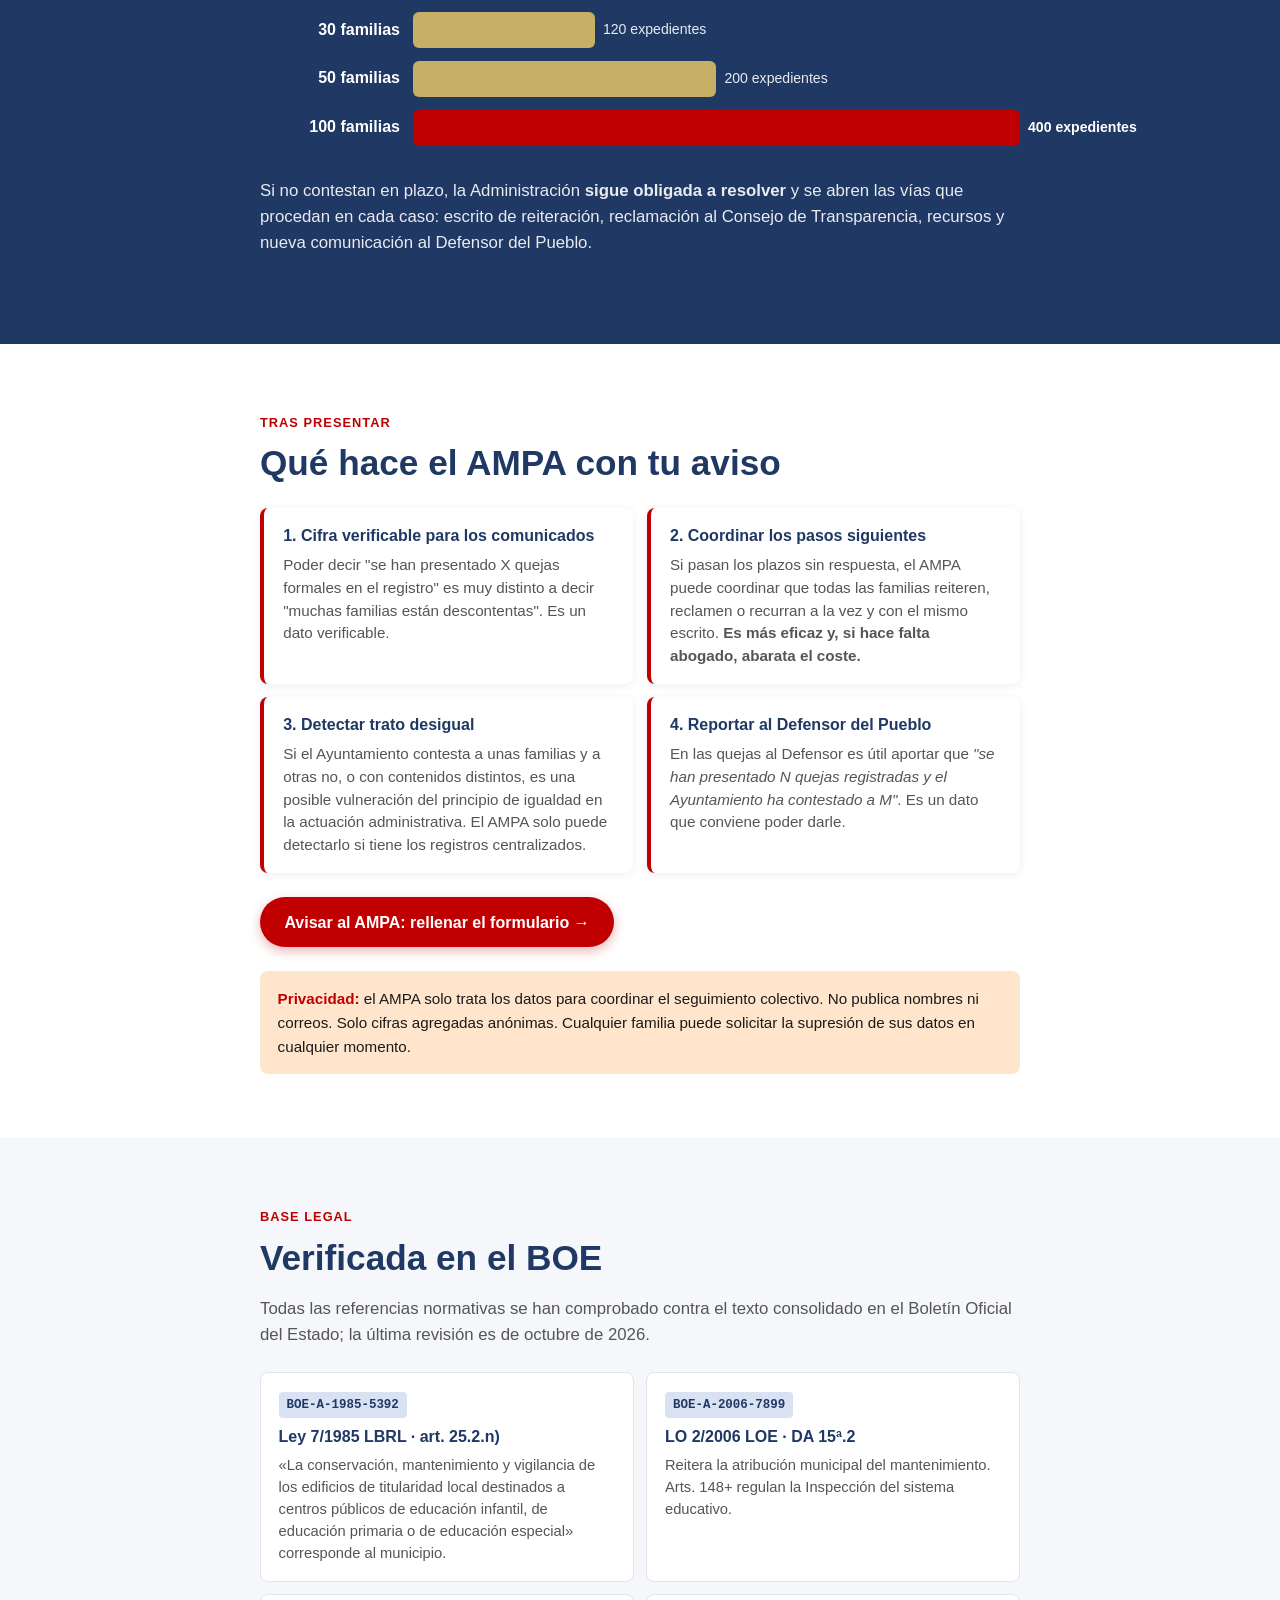
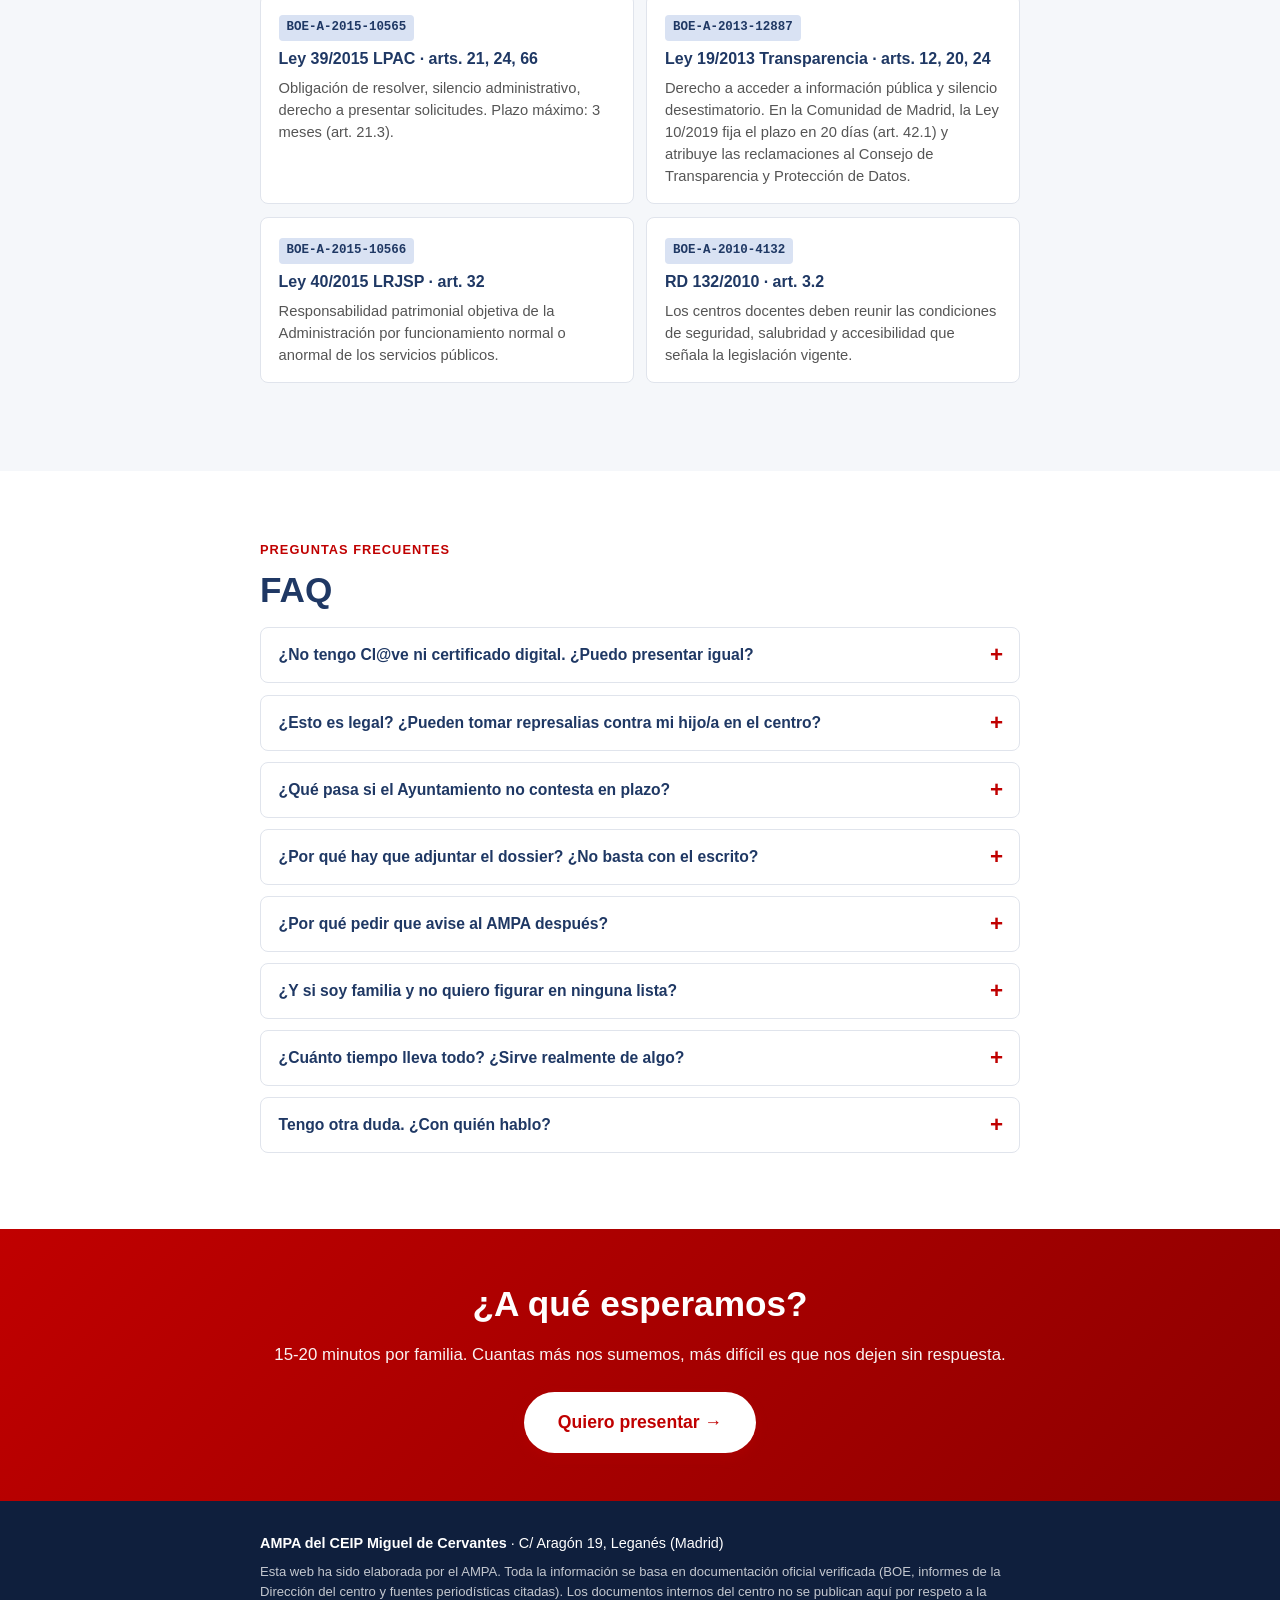
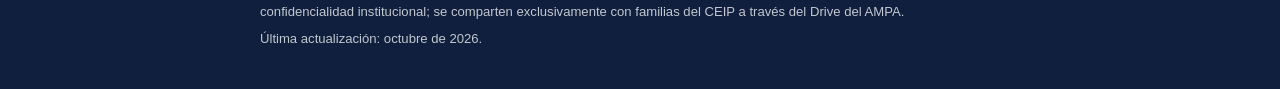
==== commit 282c1034: "Aviso al AMPA mediante formulario en lugar de correo El paso 5 de la portada, la sección «Tras prese" ====
--- a/index.html
+++ b/index.html
@@ -193,7 +193,7 @@
       <article class="step step--post">
         <span class="step__num">5</span>
         <h3>Avisa al AMPA</h3>
-        <p>Tras presentar, envía un correo al AMPA con los números de registro recibidos. Hay una plantilla lista que el AMPA te facilitará. Así el AMPA sabe cuántas familias han presentado y puede <strong>coordinar los pasos siguientes</strong>.</p>
+        <p>Tras presentar, apunta tus números de registro en el <a href="https://docs.google.com/forms/d/e/1FAIpQLSf2Wz88BBSJUOZ6S9C5s3FsNP-tRUB7yKGQzlijtFj-Xz__mw/viewform" target="_blank" rel="noopener"><strong>formulario de aviso</strong></a>. Son dos minutos y no pide DNI ni datos de tus hijos. Así el AMPA sabe cuántas familias han presentado y puede <strong>coordinar los pasos siguientes</strong>.</p>
       </article>
 
       <article class="step step--post">
@@ -318,6 +318,8 @@
       </div>
     </div>
 
+    <p style="margin:1.5rem 0"><a class="btn btn--primary" href="https://docs.google.com/forms/d/e/1FAIpQLSf2Wz88BBSJUOZ6S9C5s3FsNP-tRUB7yKGQzlijtFj-Xz__mw/viewform" target="_blank" rel="noopener">Avisar al AMPA: rellenar el formulario →</a></p>
+
     <div class="info-callout info-callout--accent">
       <strong>Privacidad:</strong> el AMPA solo trata los datos para coordinar el seguimiento colectivo. No publica nombres ni correos. Solo cifras agregadas anónimas. Cualquier familia puede solicitar la supresión de sus datos en cualquier momento.
     </div>
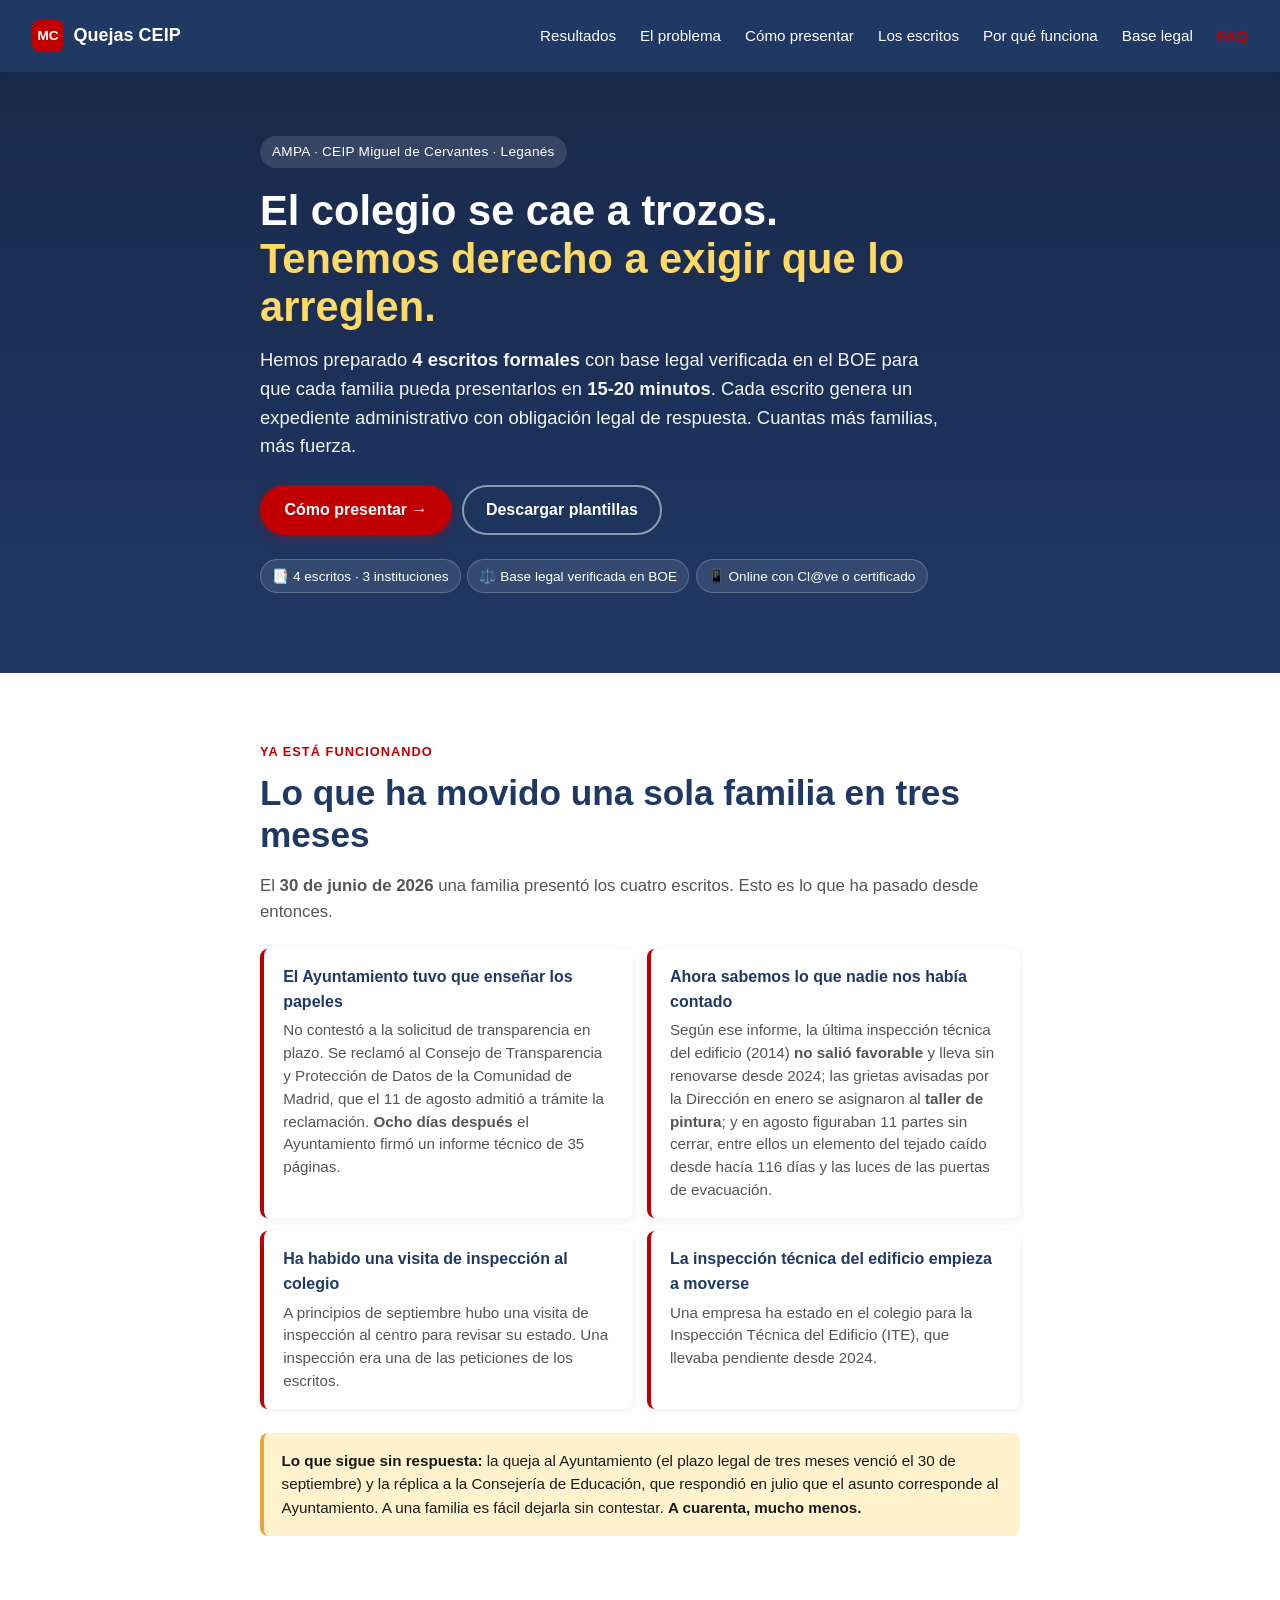
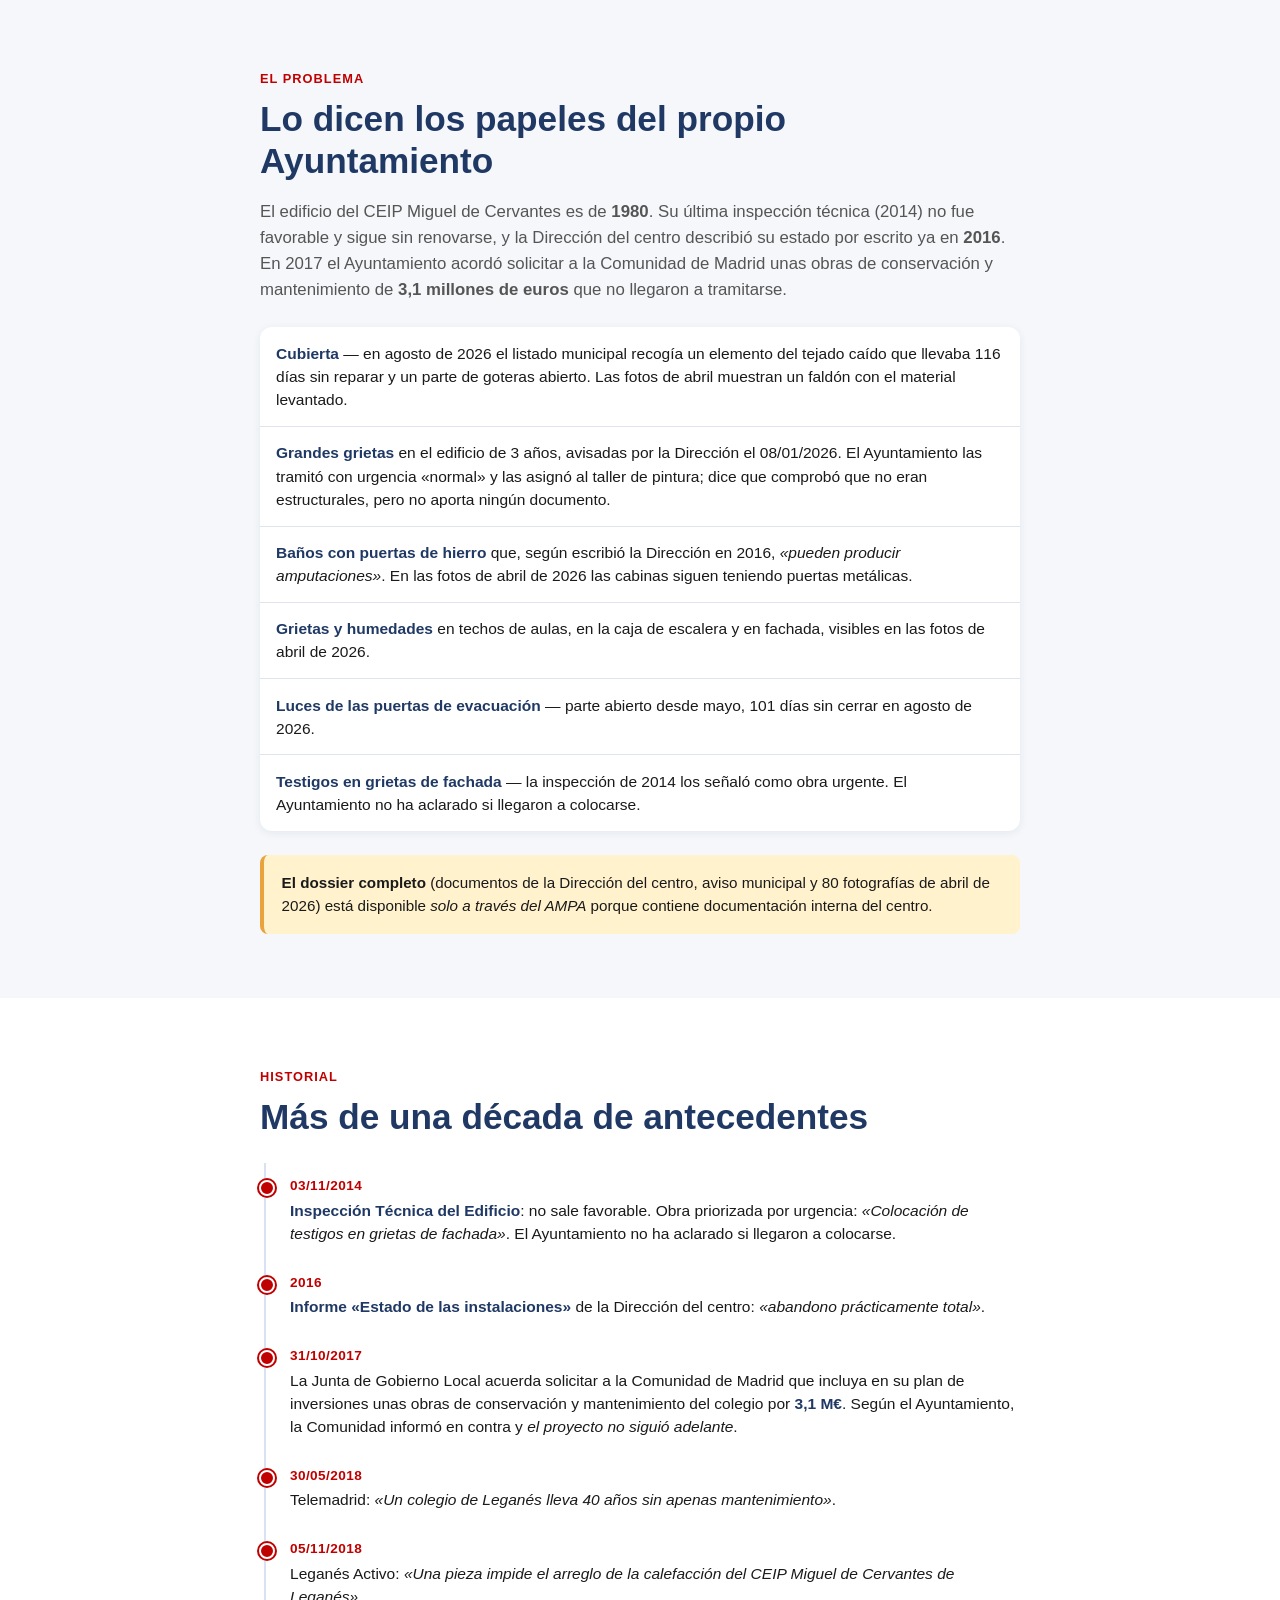
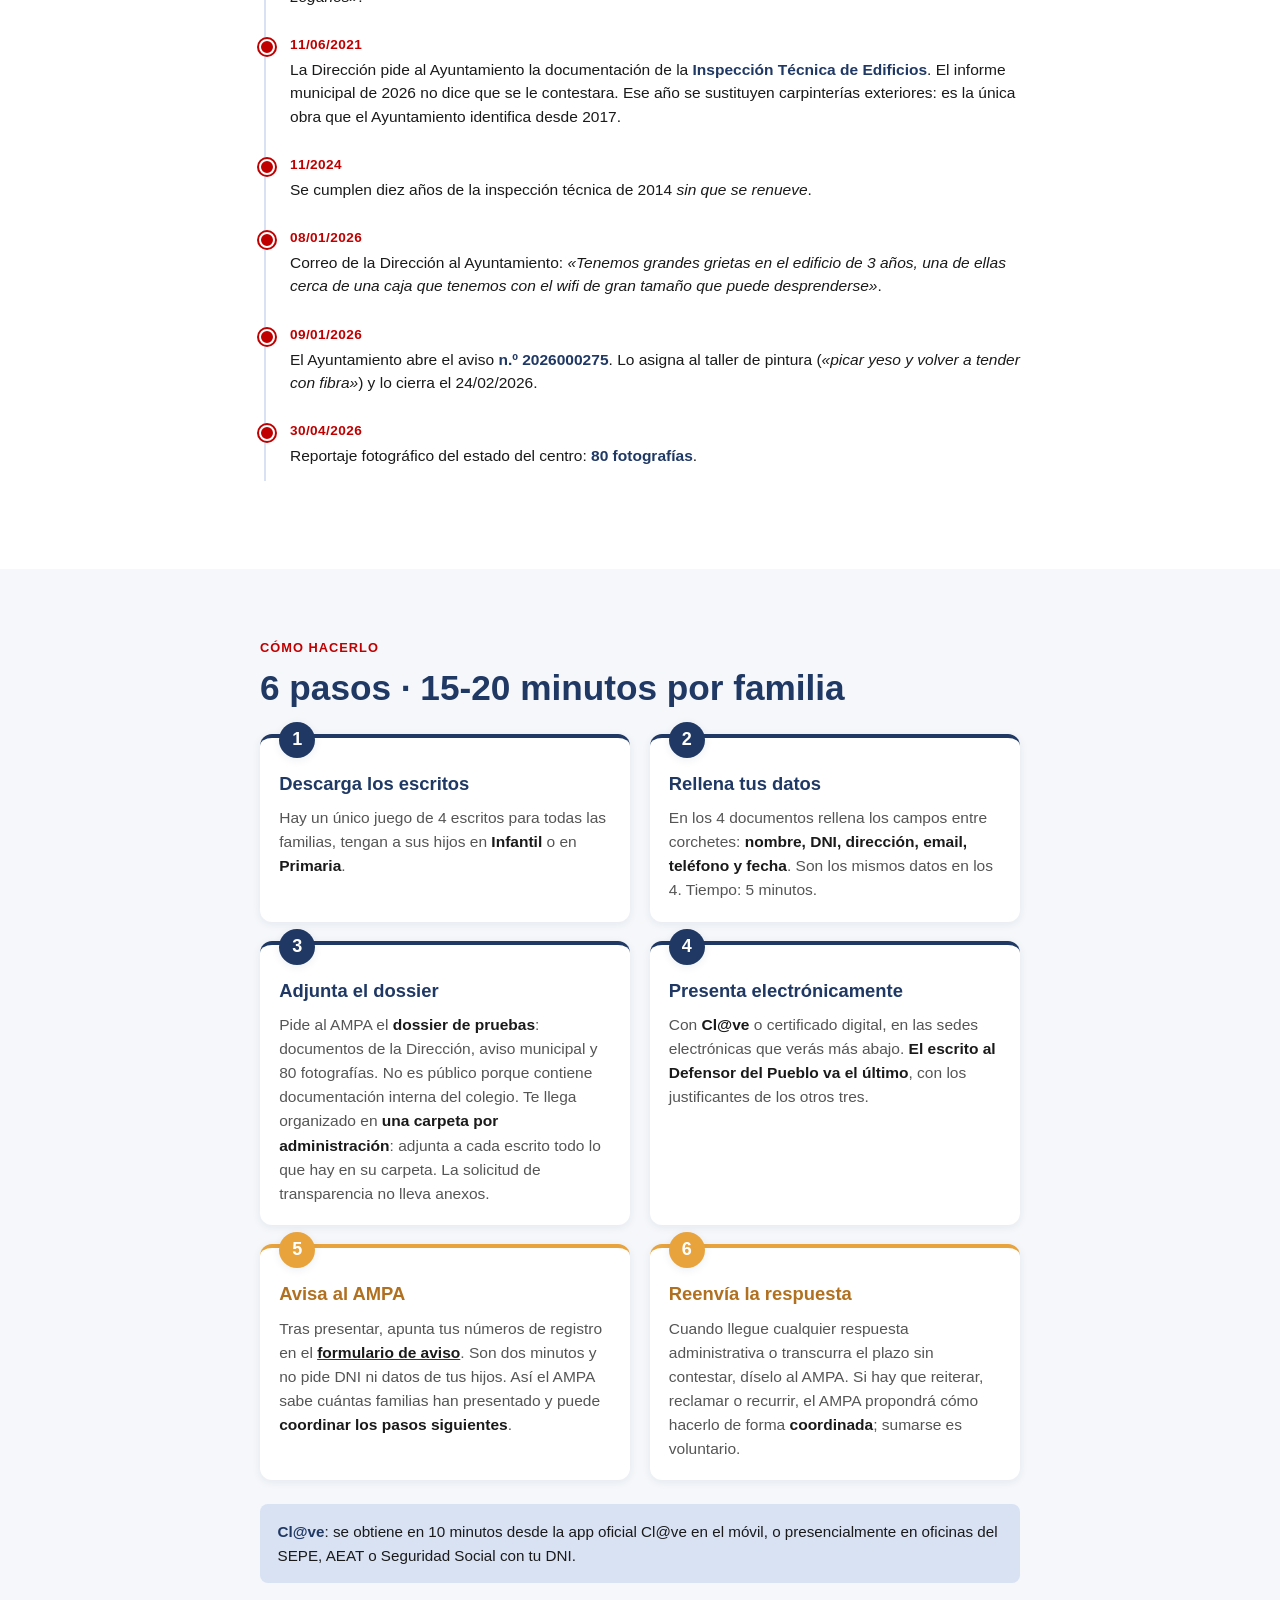
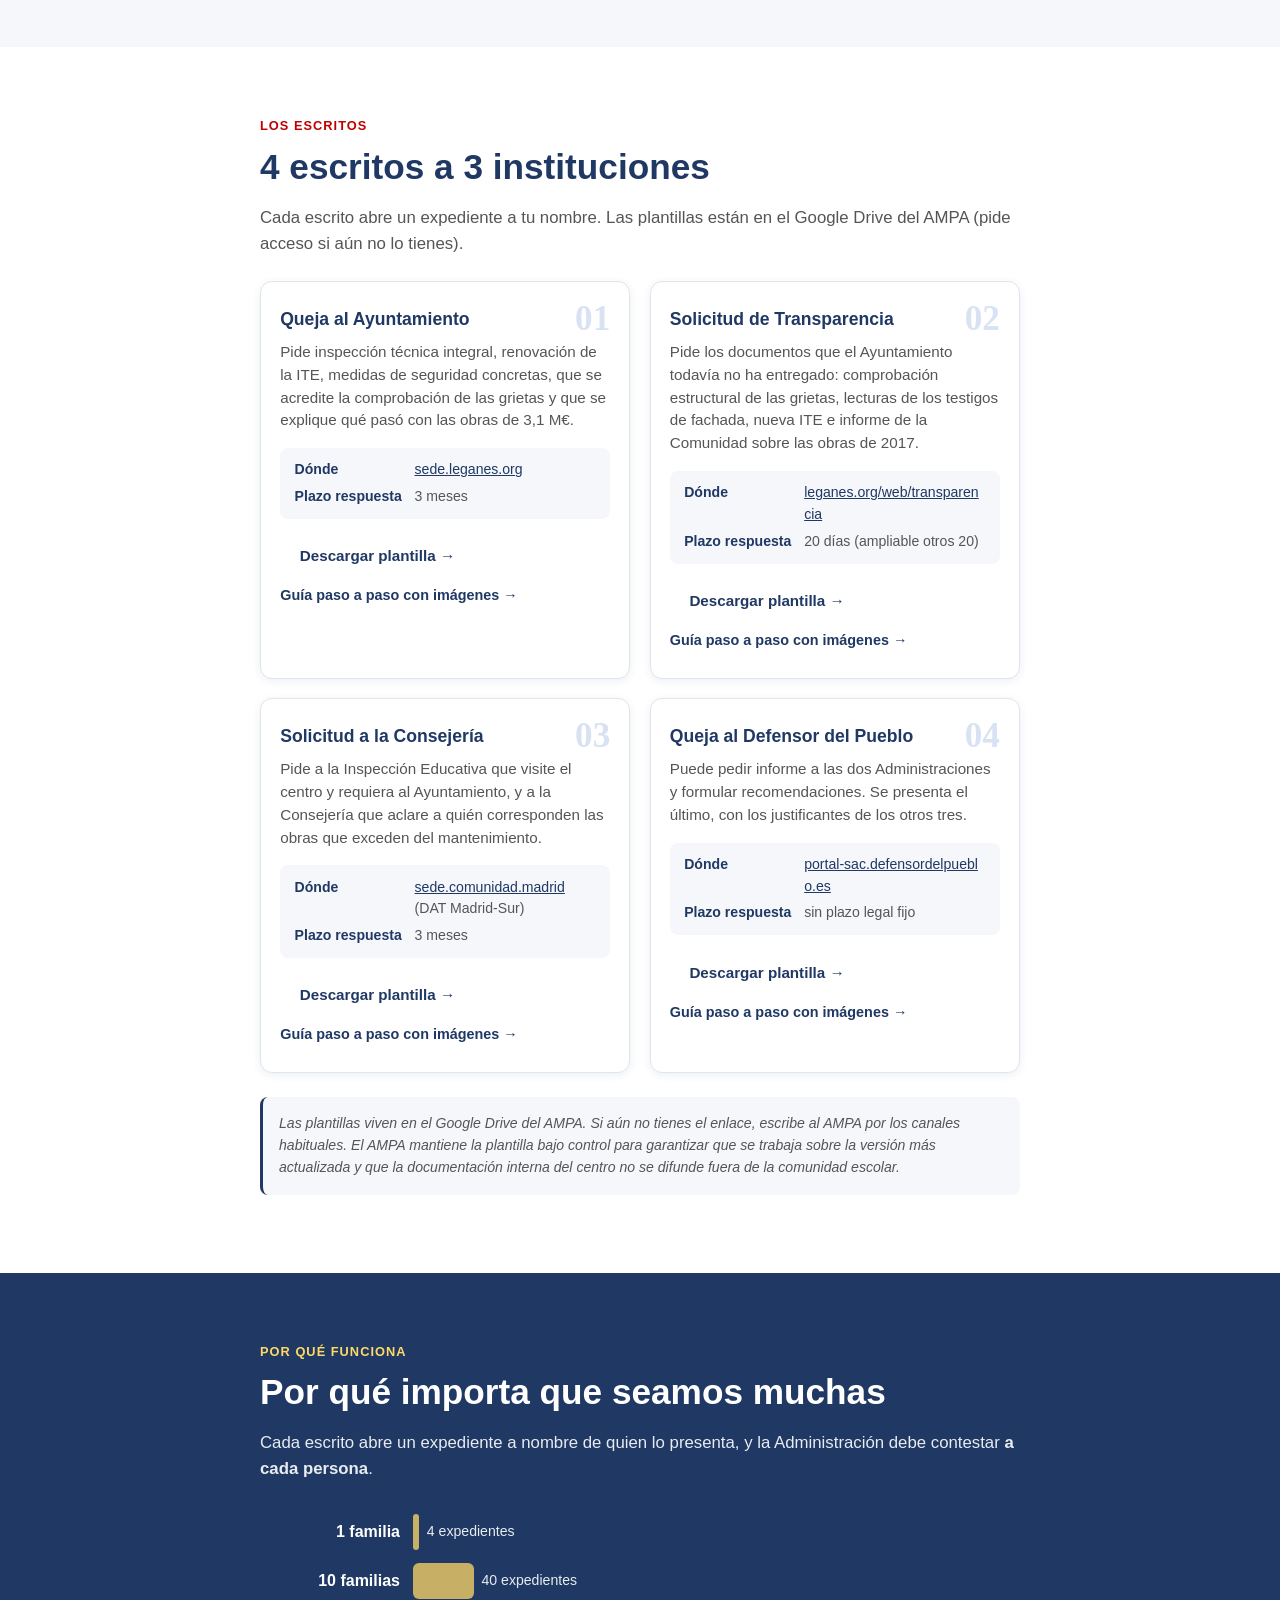
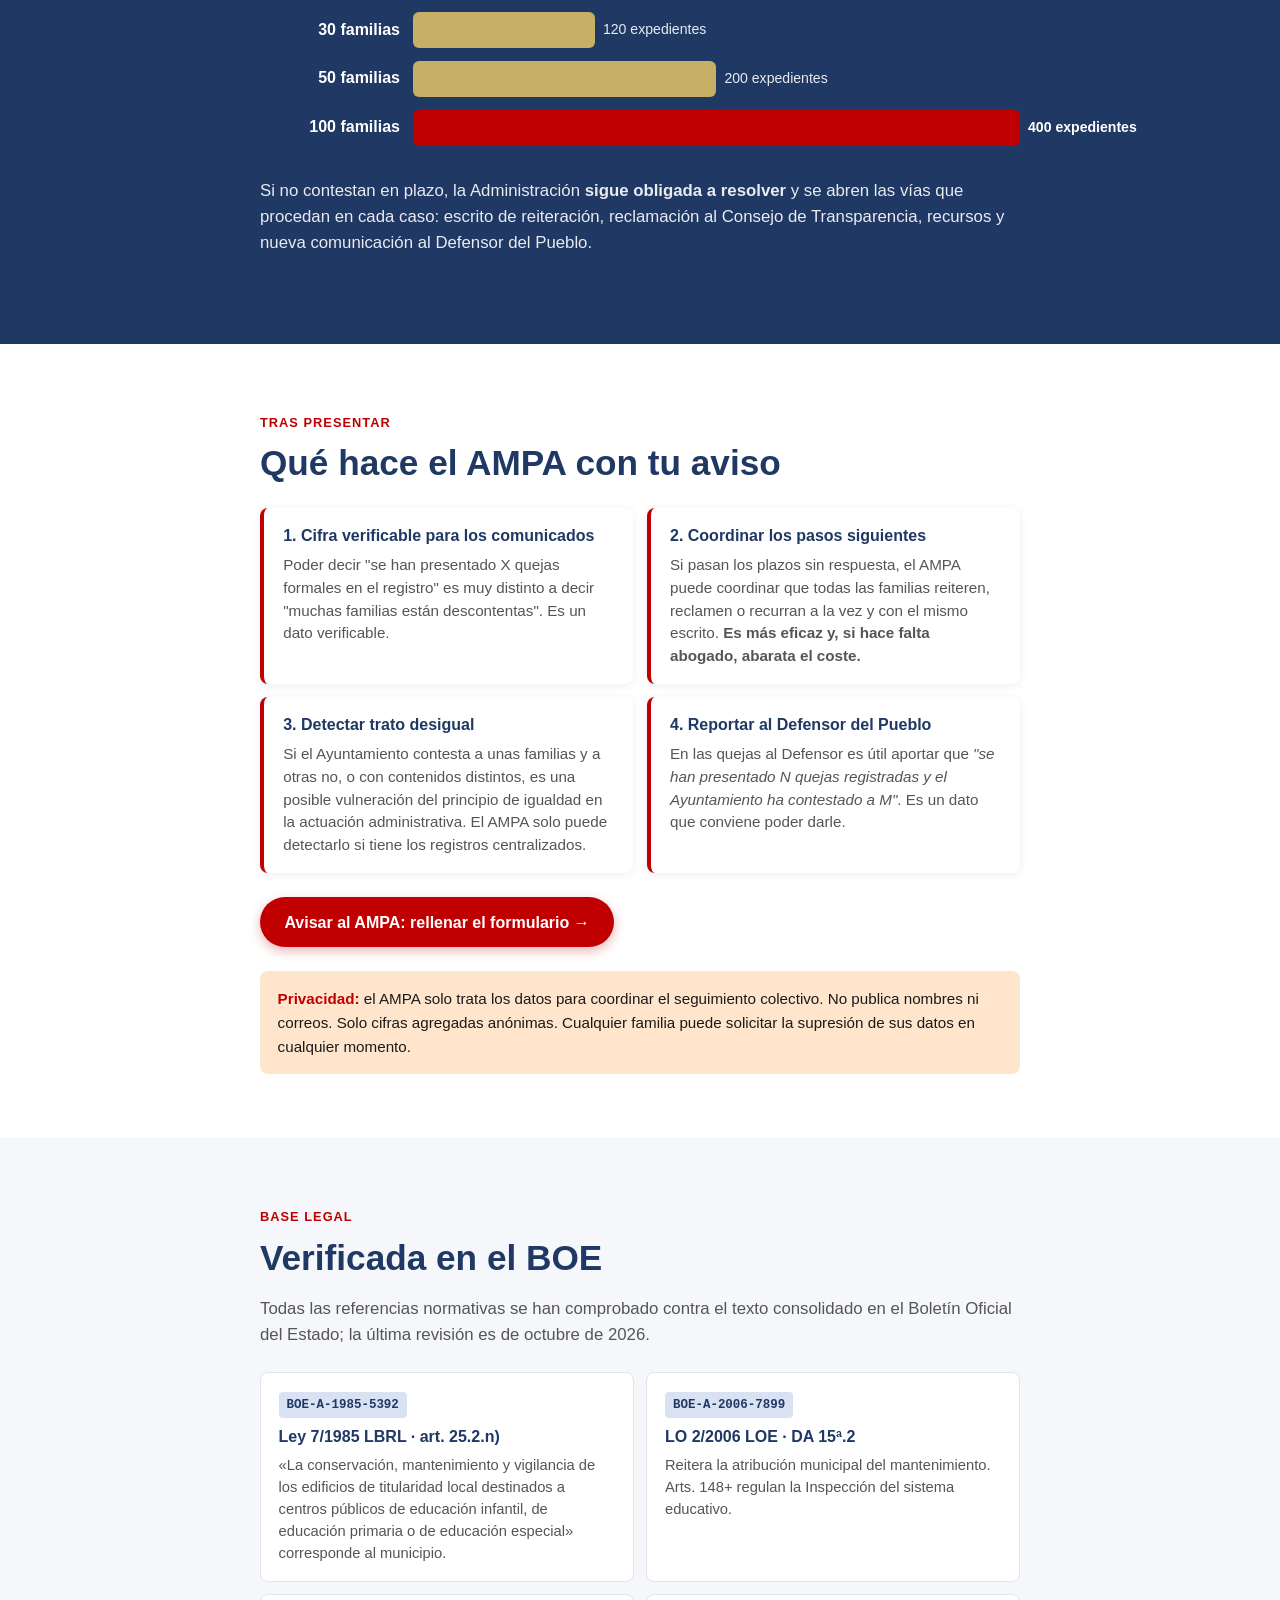
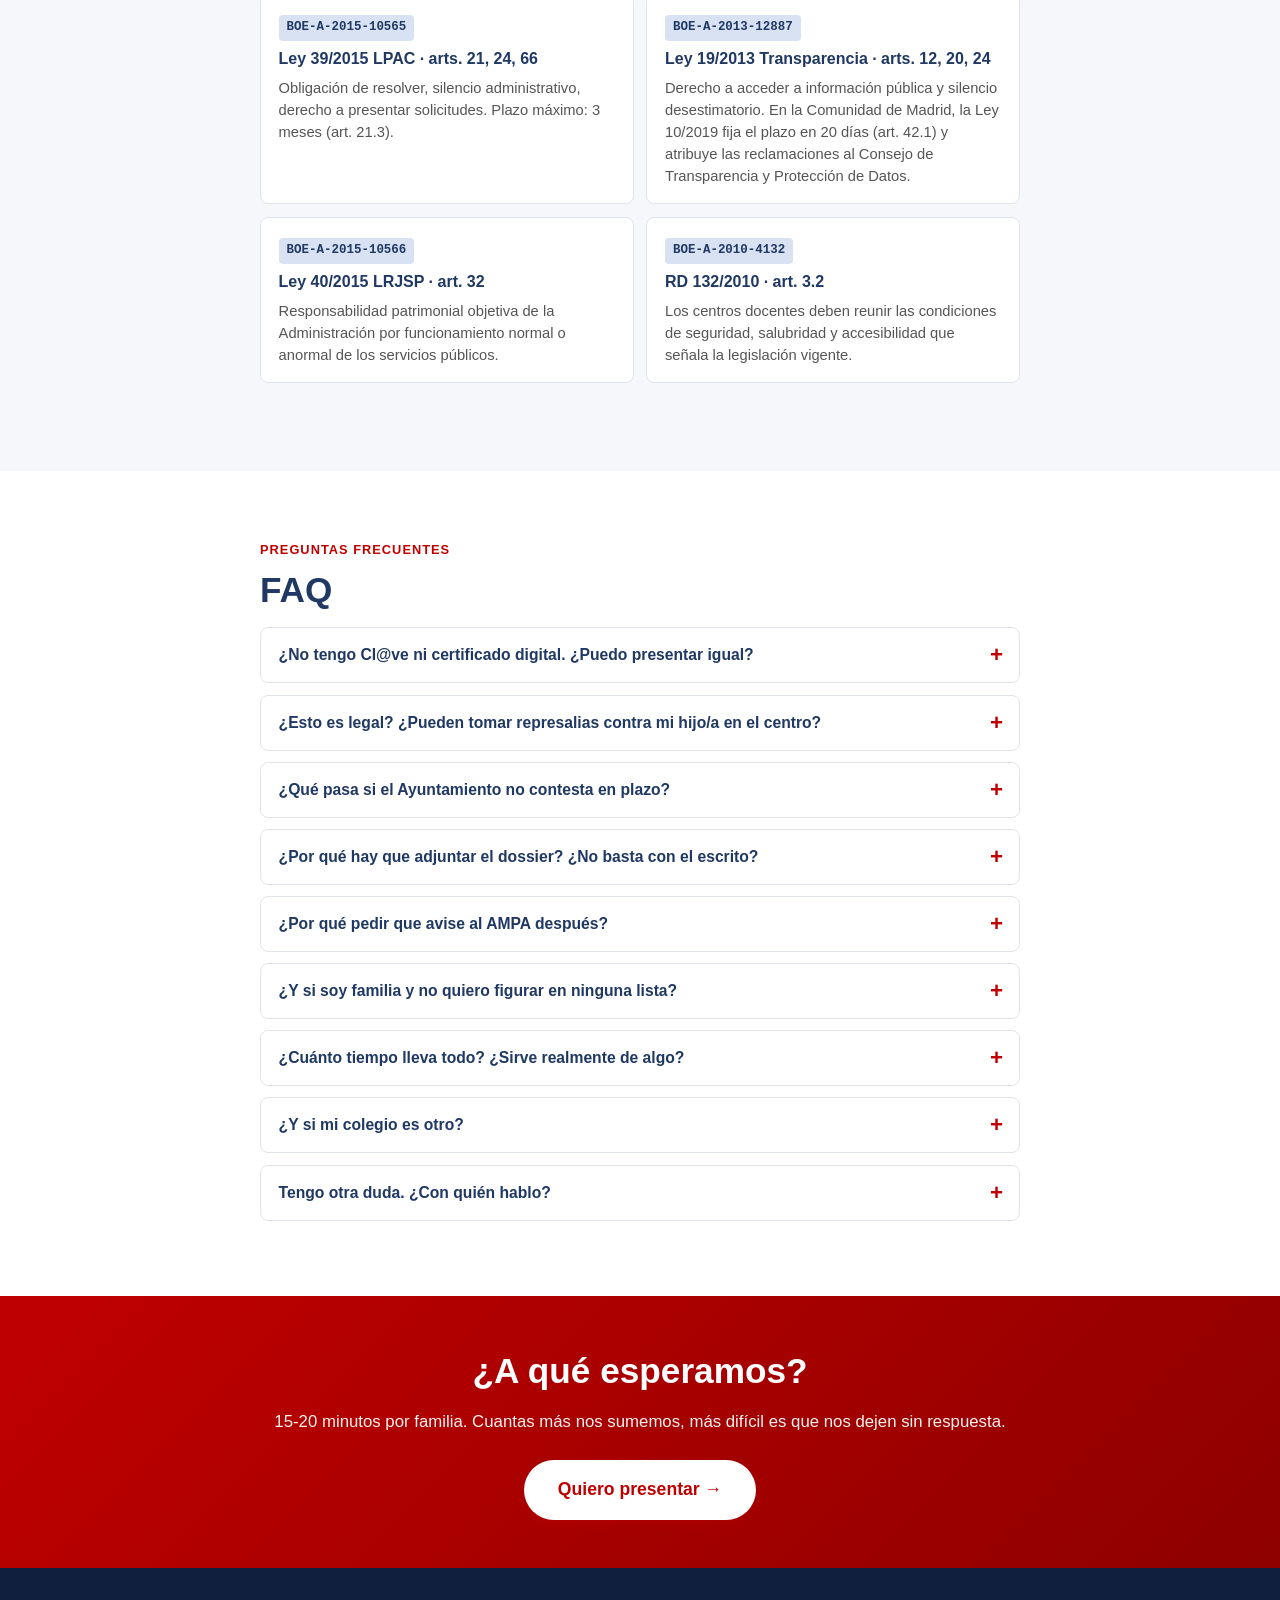
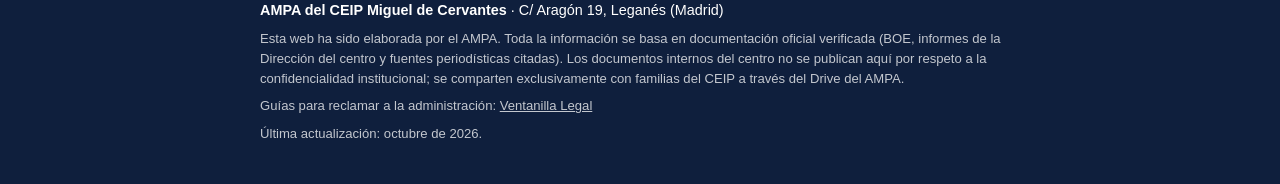
==== commit e02c88ac: "feat(enlaces): guías de Ventanilla Legal para otros colegios - FAQ «¿Y si mi colegio es otro?» con e" ====
--- a/index.html
+++ b/index.html
@@ -410,6 +410,11 @@
     </details>
 
     <details class="faq">
+      <summary>¿Y si mi colegio es otro?</summary>
+      <p>Los escritos de esta página están hechos para el CEIP Miguel de Cervantes y Leganés: los datos, los órganos y las sedes son los de este caso. Si en tu colegio pasa lo mismo, Ventanilla Legal tiene una guía general, <a href="https://ventanillalegal.es/guias/colegio-sin-calefaccion/" target="_blank" rel="noopener">Colegio sin calefacción: a quién reclamar y con qué escrito</a>, que explica cuándo corresponde reclamar al ayuntamiento y cuándo a la consejería, e incluye un modelo de escrito.</p>
+    </details>
+
+    <details class="faq">
       <summary>Tengo otra duda. ¿Con quién hablo?</summary>
       <p>Con el AMPA del CEIP Miguel de Cervantes a través de los canales habituales (correo, grupo de difusión). El AMPA ofrece apoyo presencial: revisión de la documentación, ayuda con Cl@ve y acompañamiento en la presentación.</p>
     </details>
@@ -429,6 +434,7 @@
   <div class="container">
     <p><strong>AMPA del CEIP Miguel de Cervantes</strong> · C/ Aragón 19, Leganés (Madrid)</p>
     <p class="footer__small">Esta web ha sido elaborada por el AMPA. Toda la información se basa en documentación oficial verificada (BOE, informes de la Dirección del centro y fuentes periodísticas citadas). Los documentos internos del centro no se publican aquí por respeto a la confidencialidad institucional; se comparten exclusivamente con familias del CEIP a través del Drive del AMPA.</p>
+    <p class="footer__small">Guías para reclamar a la administración: <a href="https://ventanillalegal.es/guias/" target="_blank" rel="noopener">Ventanilla Legal</a></p>
     <p class="footer__small">Última actualización: octubre de 2026.</p>
   </div>
 </footer>
--- a/styles.css
+++ b/styles.css
@@ -568,6 +568,8 @@
 }
 .footer p { margin: 0 0 0.5rem; line-height: 1.5; }
 .footer__small { font-size: 0.82rem; opacity: 0.75; }
+.footer a { color: inherit; }
+.footer a:hover { color: white; }
 
 /* ============================================================
    DESKTOP — > 768px
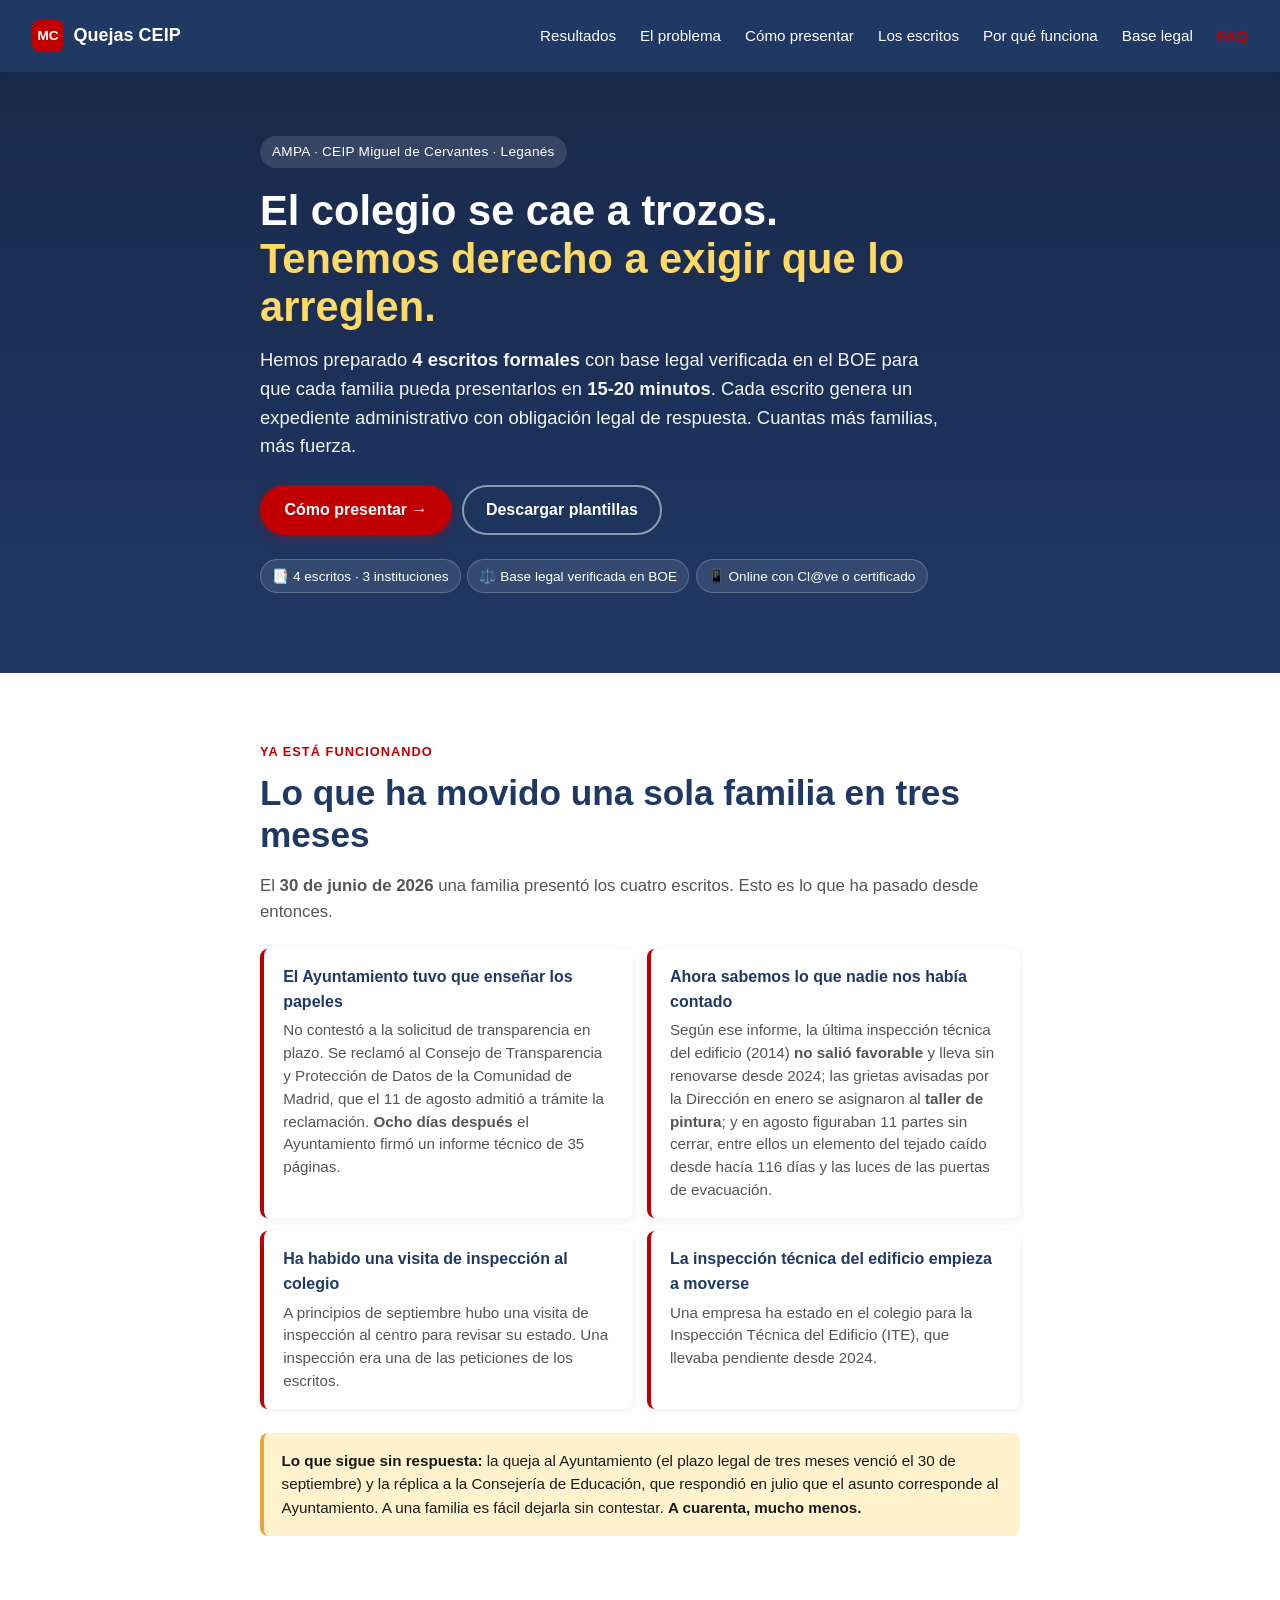
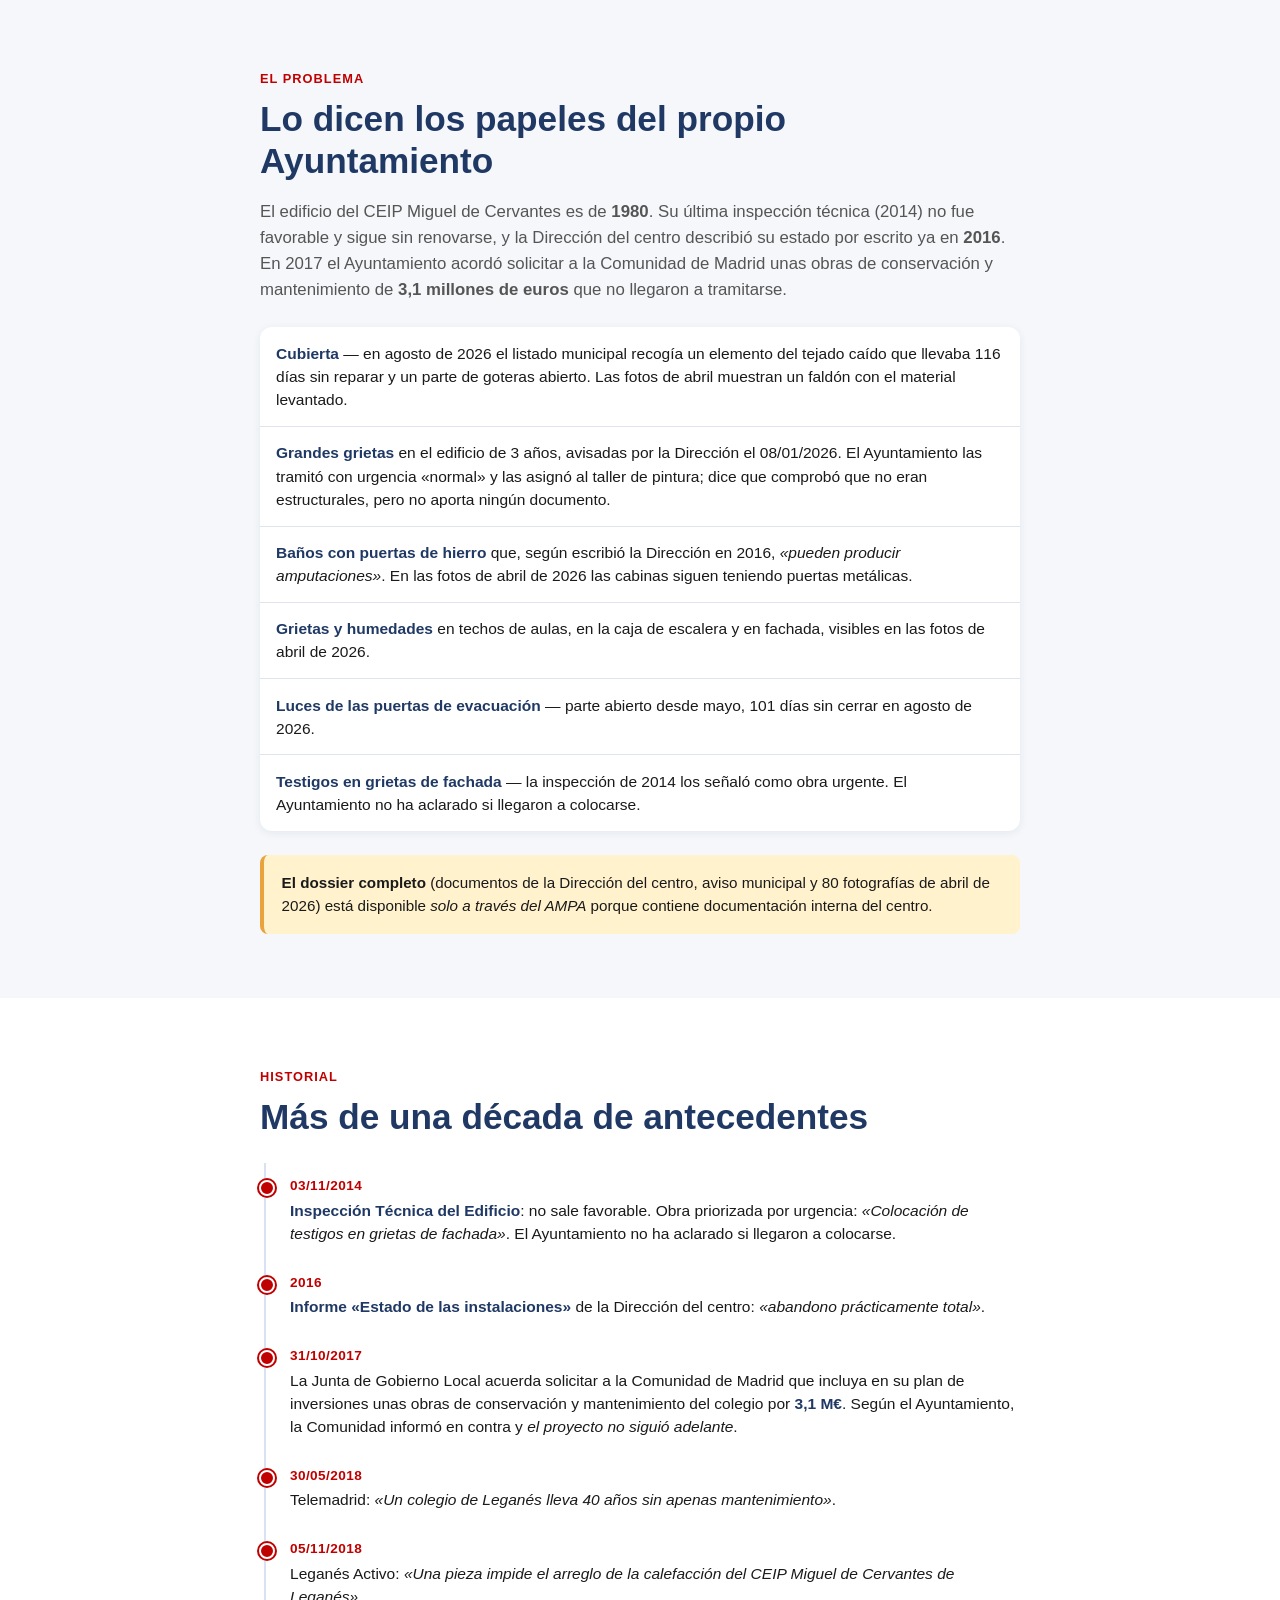
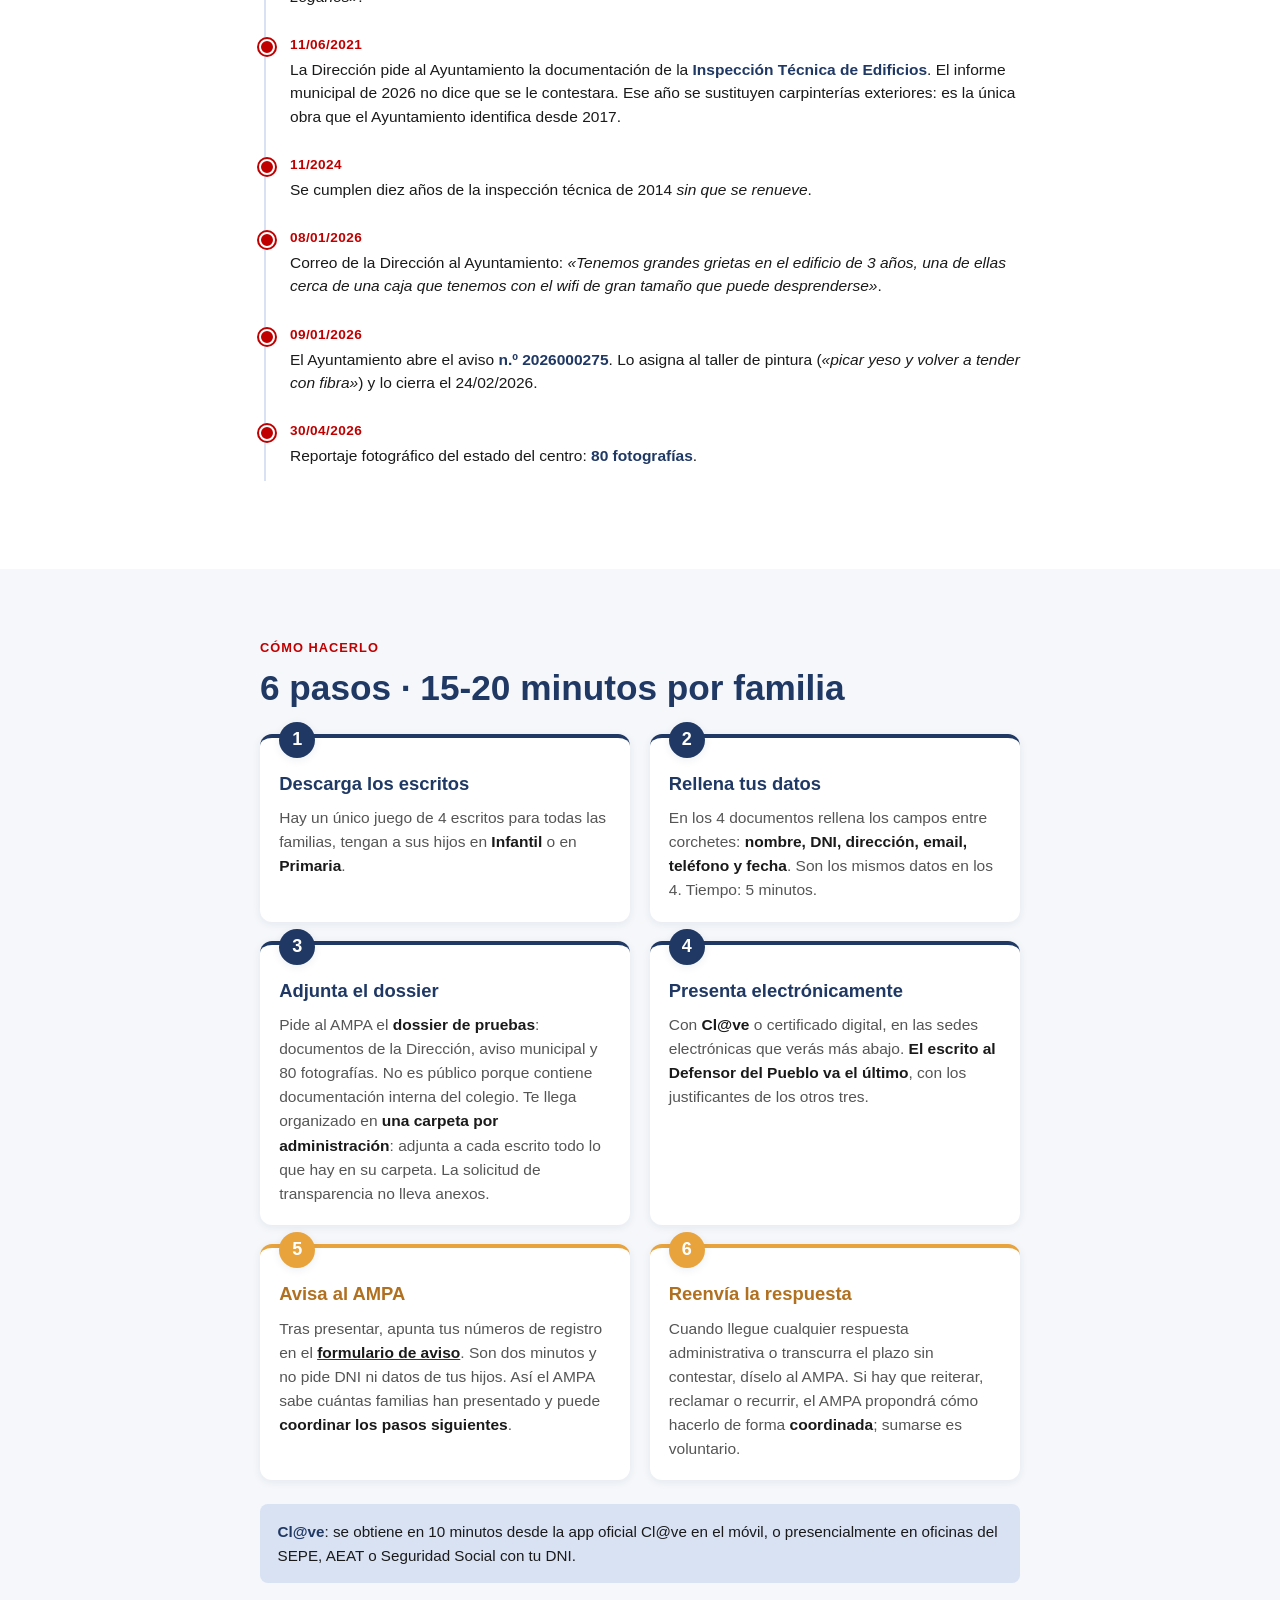
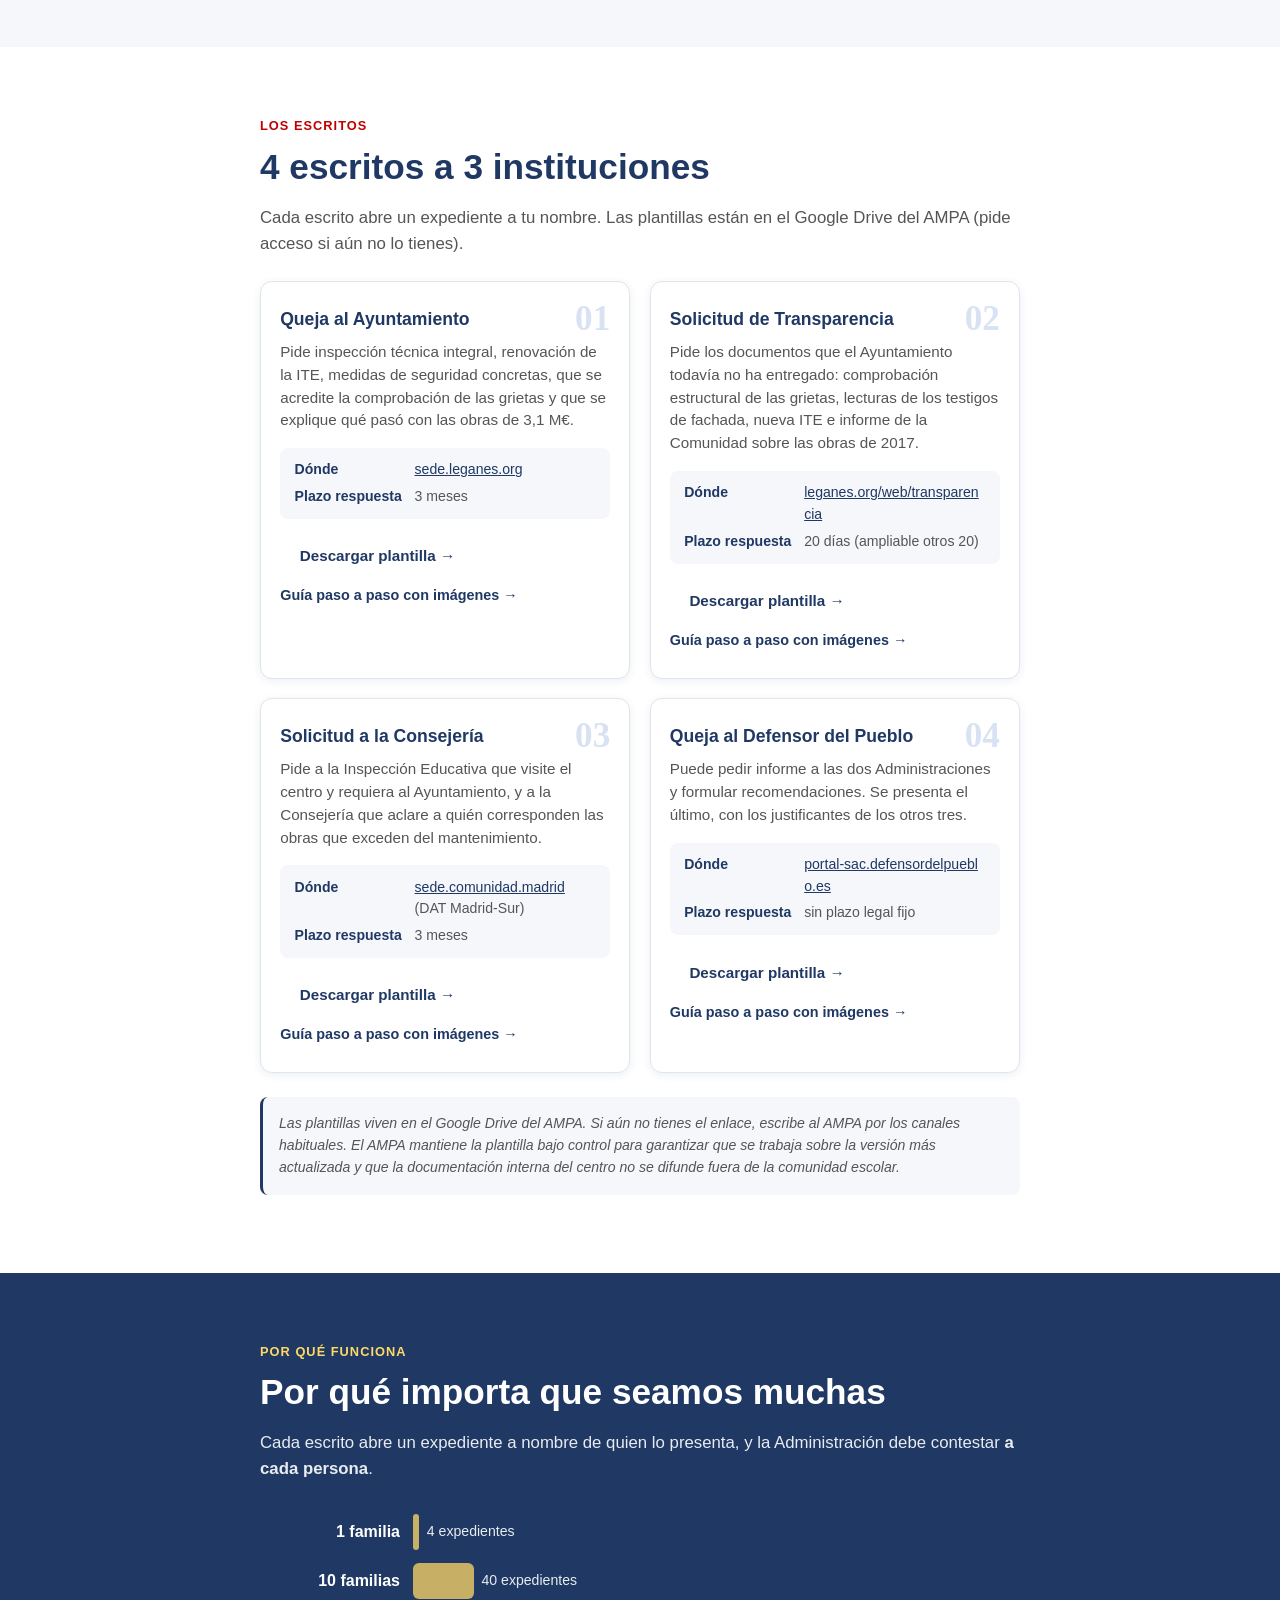
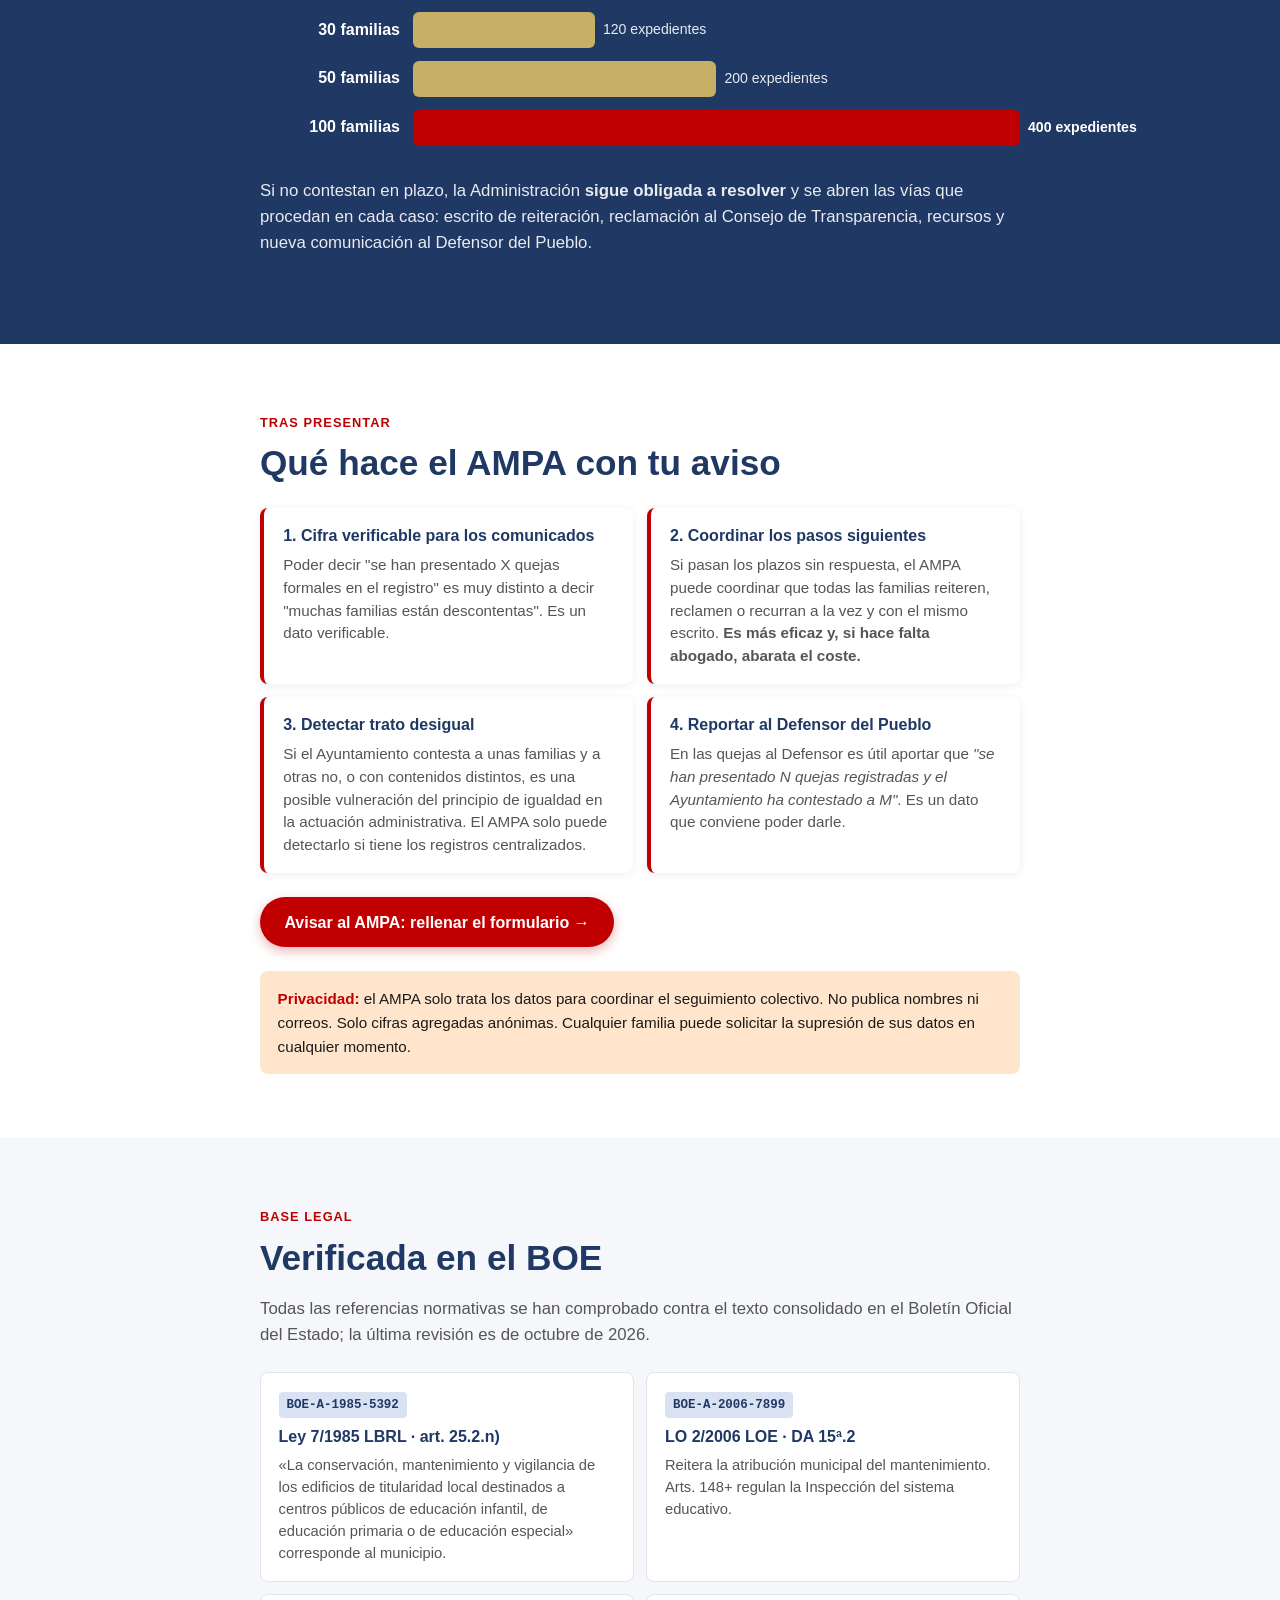
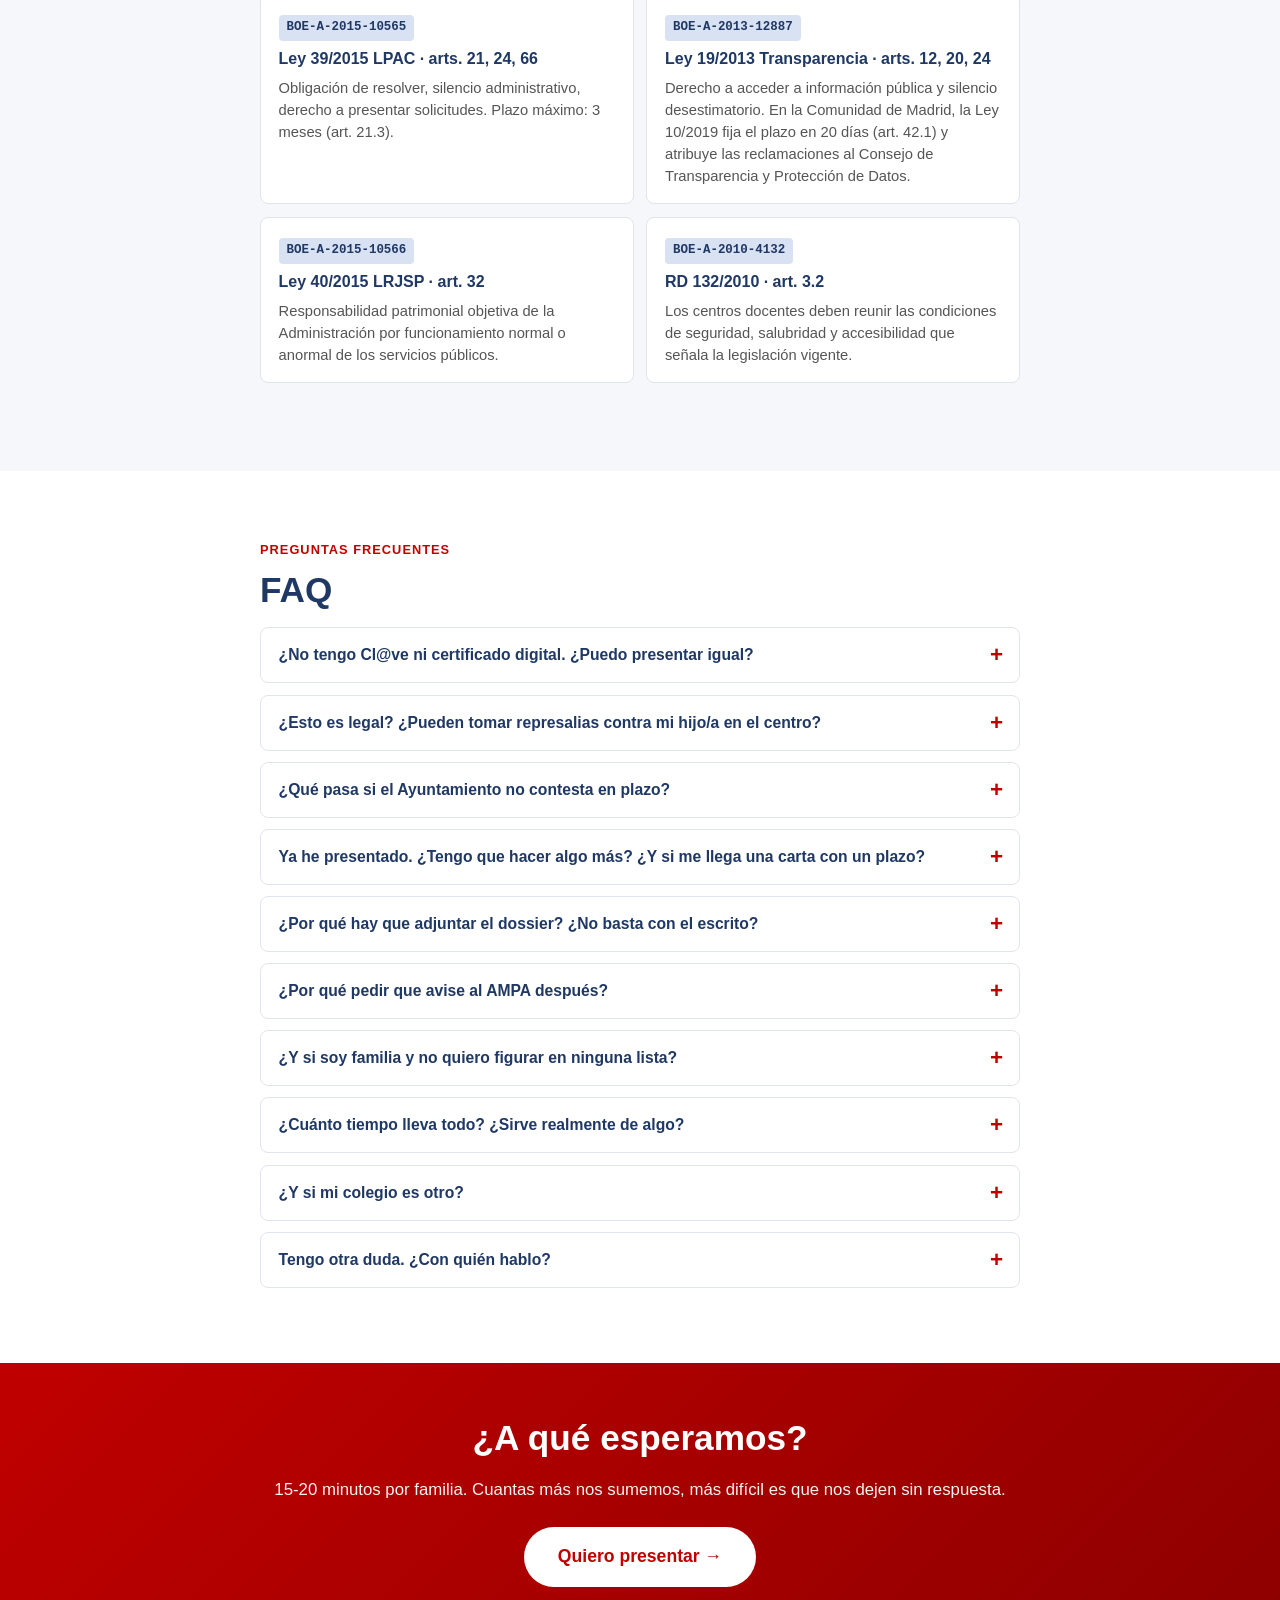
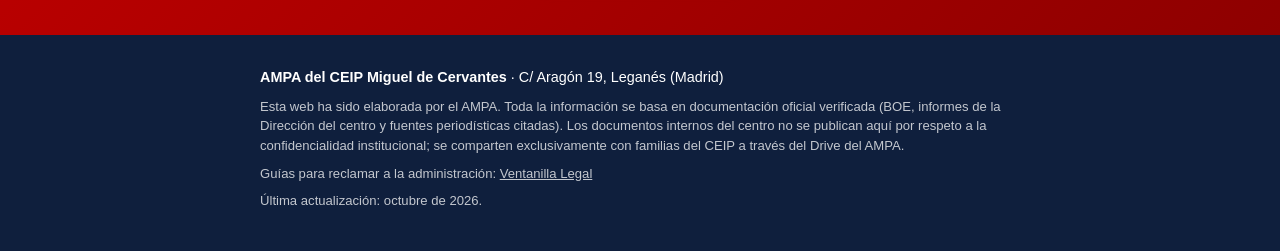
==== commit ef07943f: "feat(faq): qué hacer después de presentar y si llega una carta con plazo Co-Authored-By: Claude Opus" ====
--- a/index.html
+++ b/index.html
@@ -390,6 +390,11 @@
     </details>
 
     <details class="faq">
+      <summary>Ya he presentado. ¿Tengo que hacer algo más? ¿Y si me llega una carta con un plazo?</summary>
+      <p>No. Tu parte termina al presentar y avisar al AMPA. <strong>Si no te contestan</strong>, no tienes que hacer nada: la Administración sigue obligada a resolver y tu expediente cuenta igual. <strong>Si te contestan</strong>, es probable que la carta diga que puedes recurrir dentro de un plazo, normalmente de un mes: es un derecho, no una obligación. Si no recurres no pasa nada: no tiene coste y no perjudica a las demás familias. Reenvía la respuesta al AMPA, que verá si conviene dar un paso coordinado. Los recursos y las reclamaciones de fondo ya los lleva adelante la familia que empezó en junio, y lo que se consiga —una inspección, una reparación, una respuesta por escrito— vale para todo el colegio.</p>
+    </details>
+
+    <details class="faq">
       <summary>¿Por qué hay que adjuntar el dossier? ¿No basta con el escrito?</summary>
       <p>El escrito describe los hechos, el dossier los acredita. Sin pruebas documentales, el Ayuntamiento puede limitarse a una respuesta genérica. Con el dossier (documentos de la Dirección, aviso municipal y 80 fotografías) y con las citas del informe técnico del propio Ayuntamiento, es mucho más difícil contestar con generalidades.</p>
     </details>
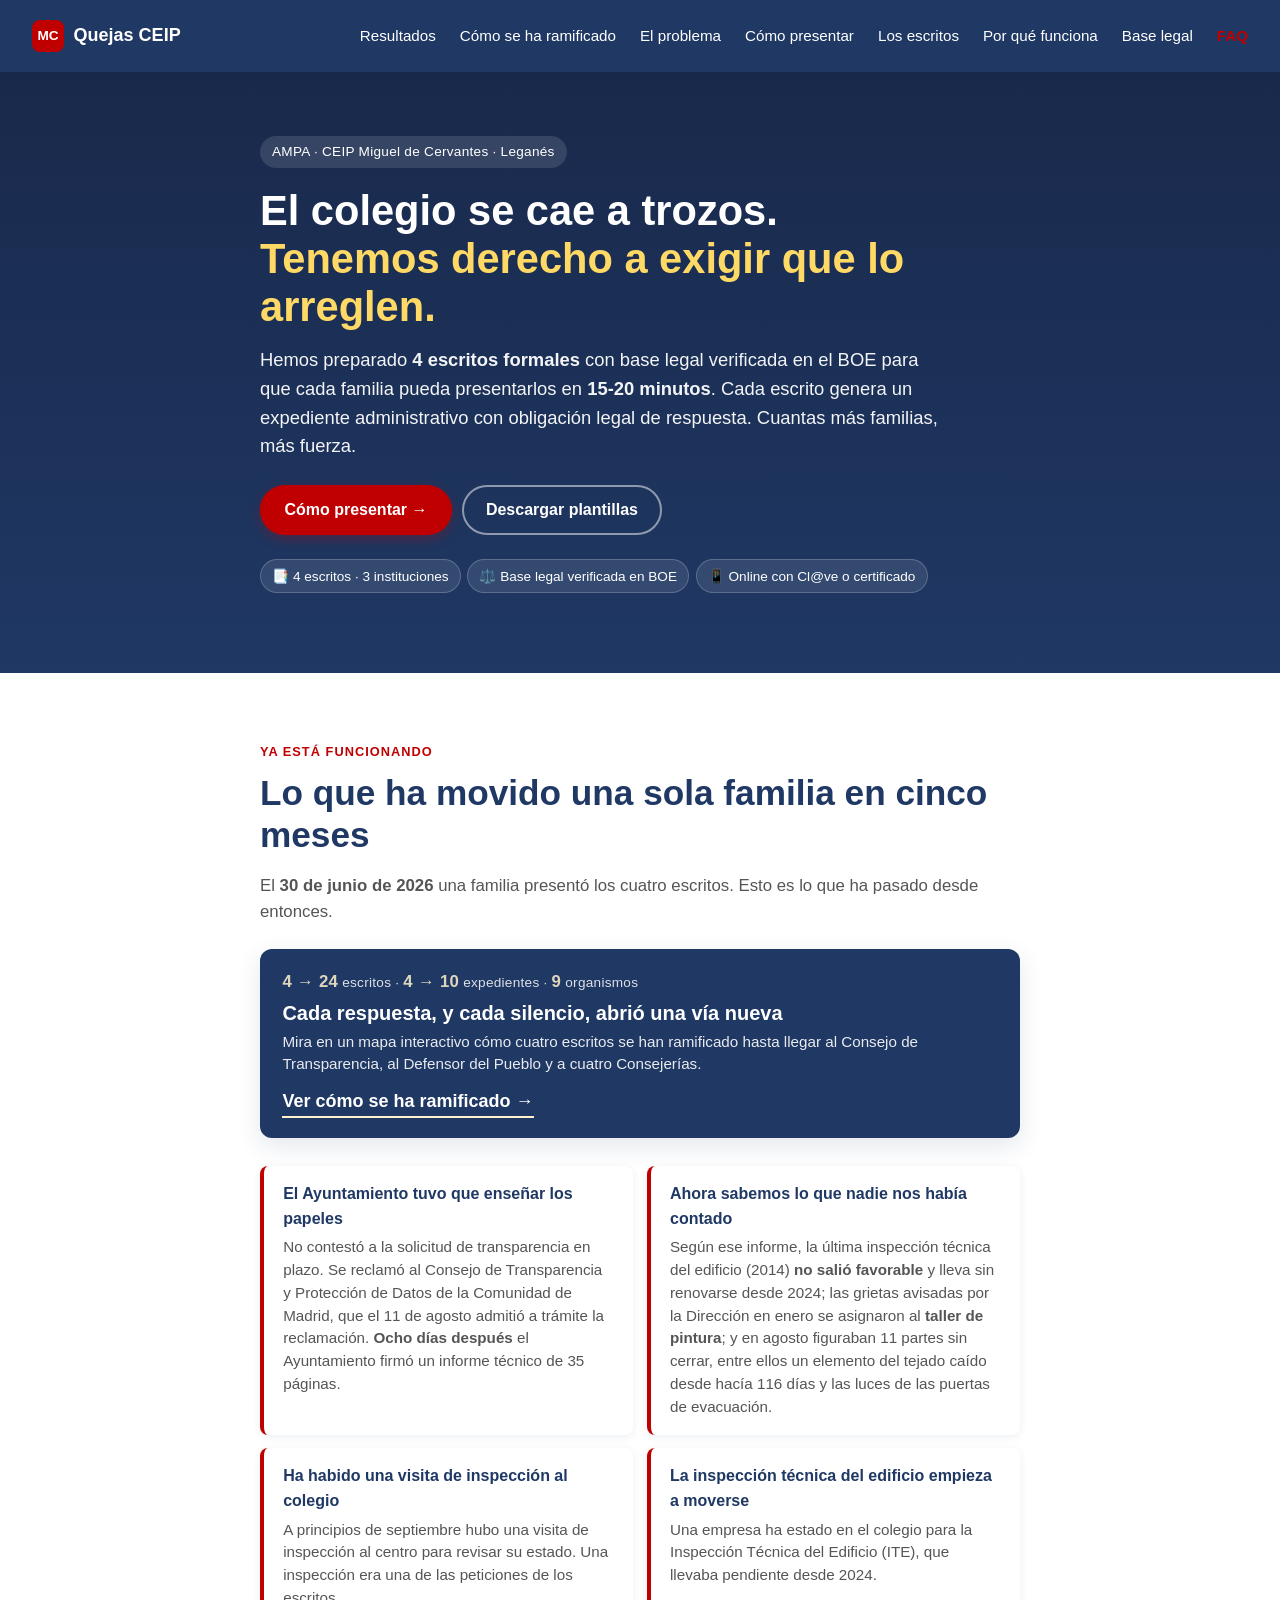
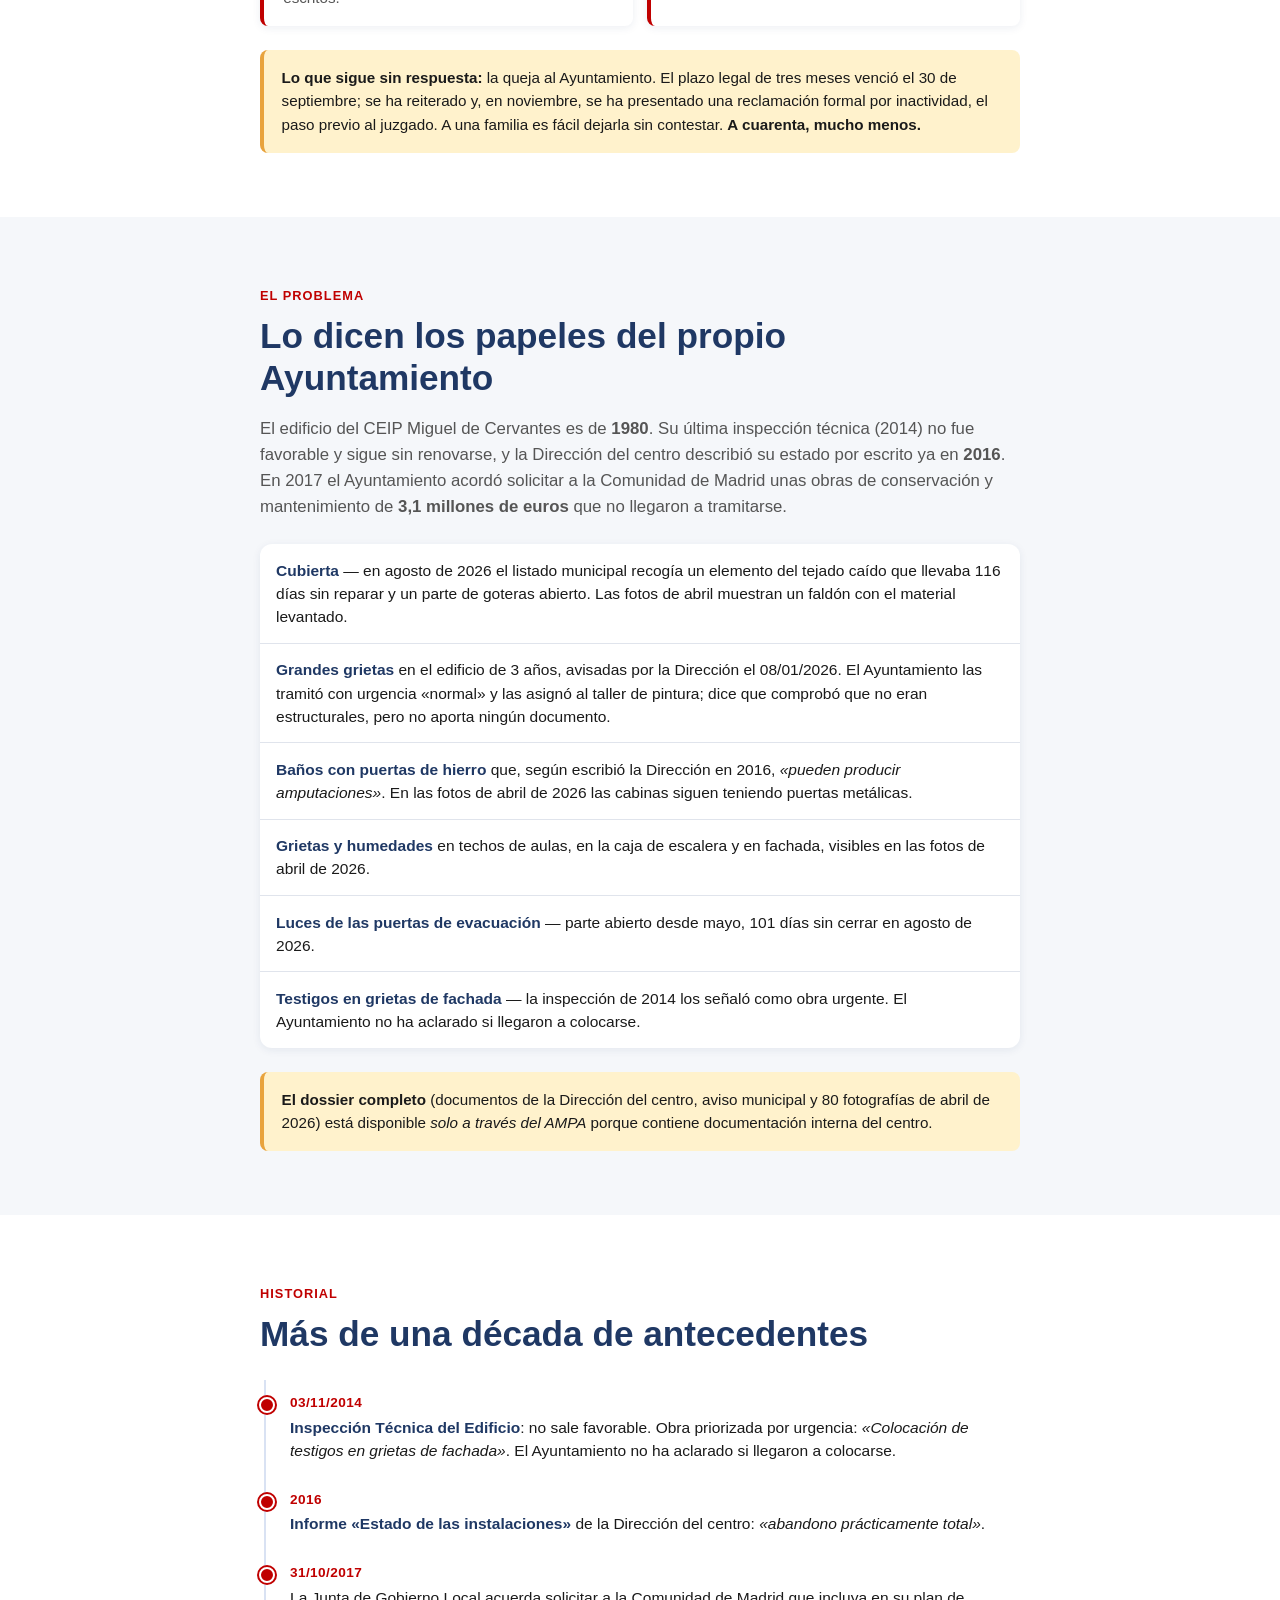
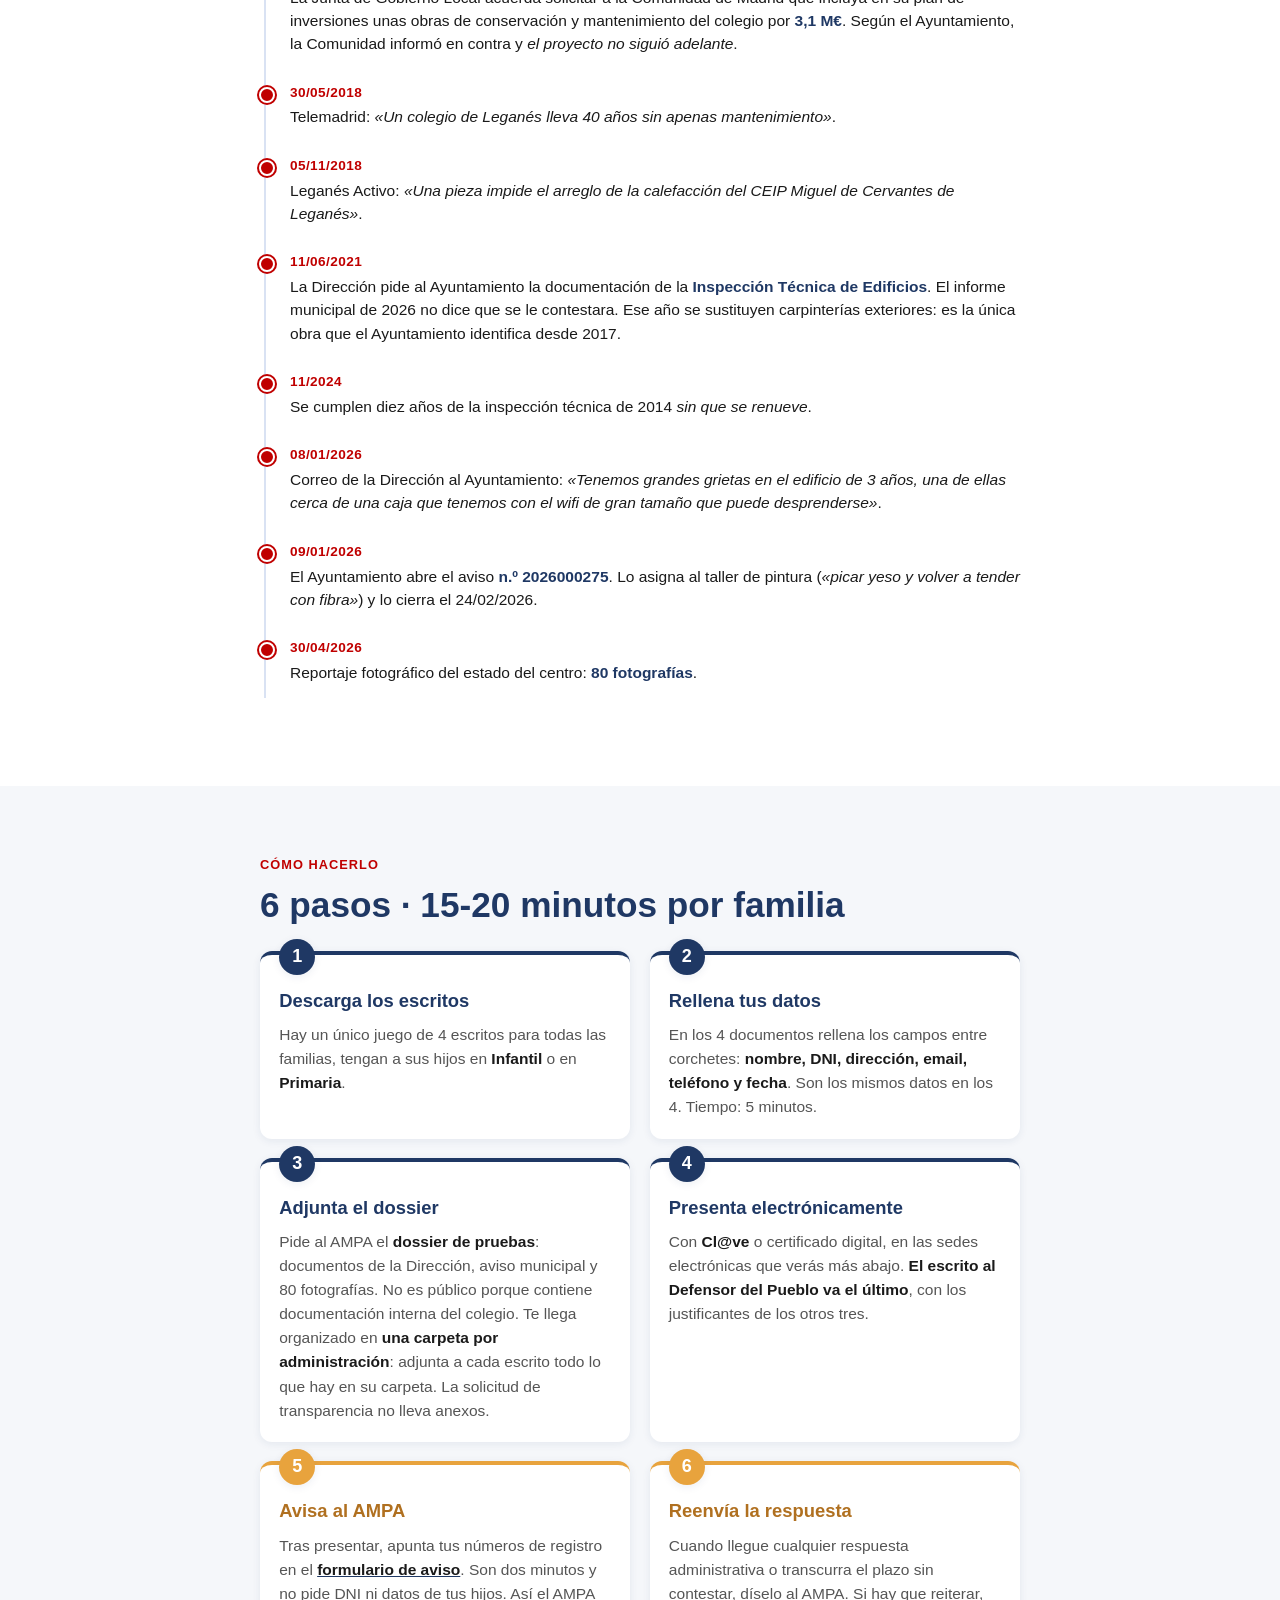
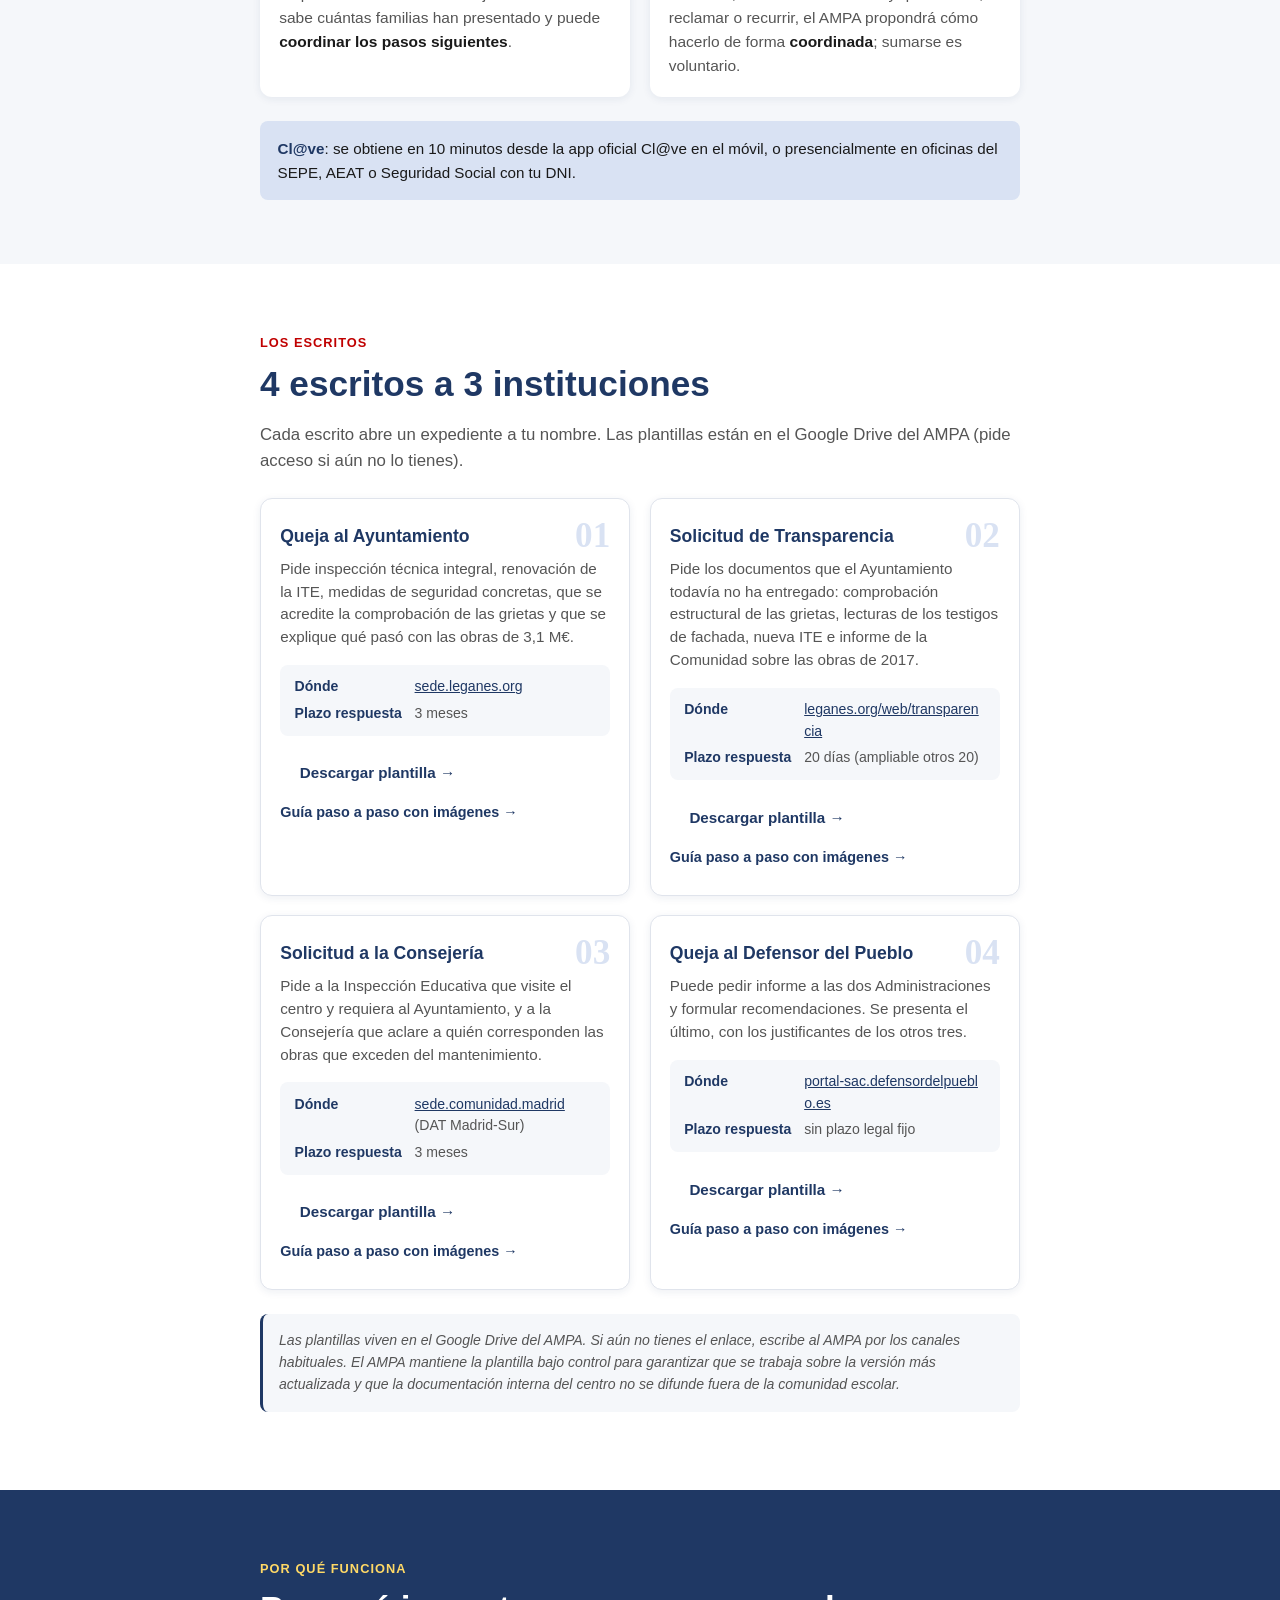
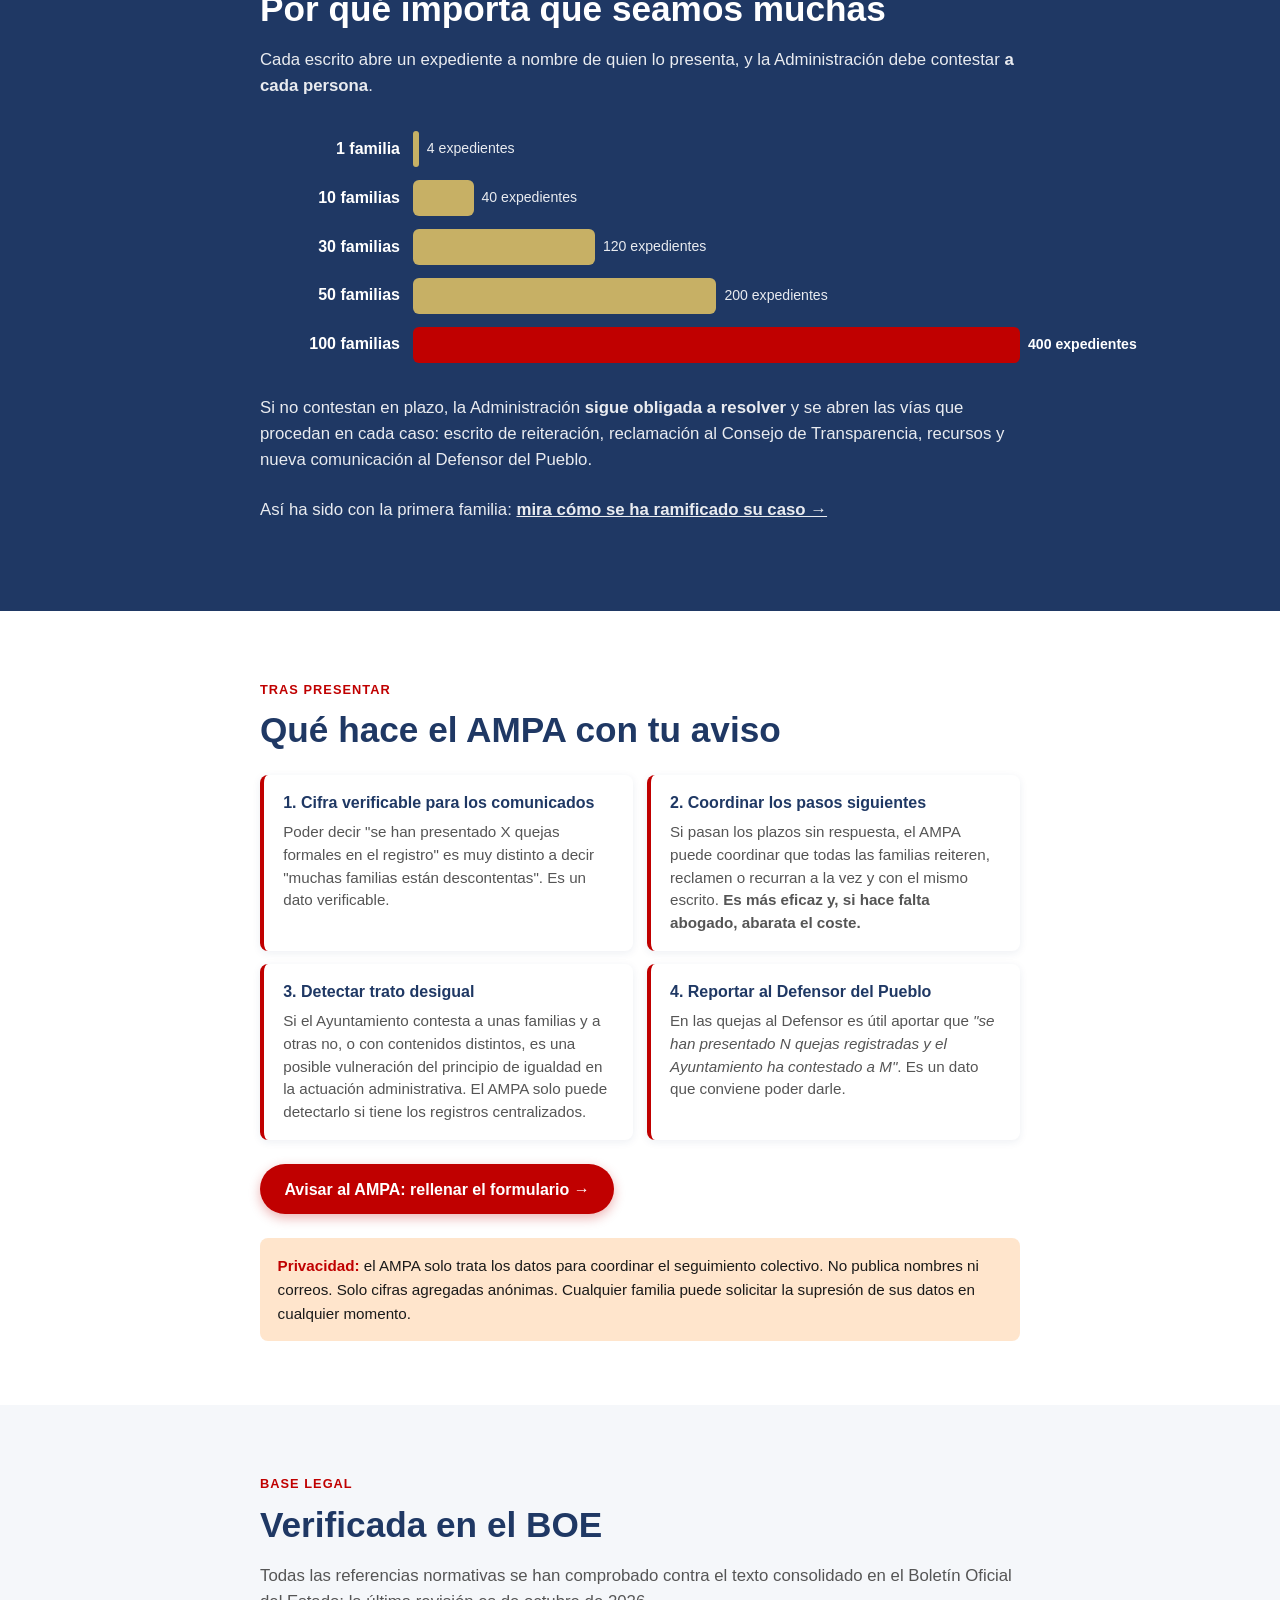
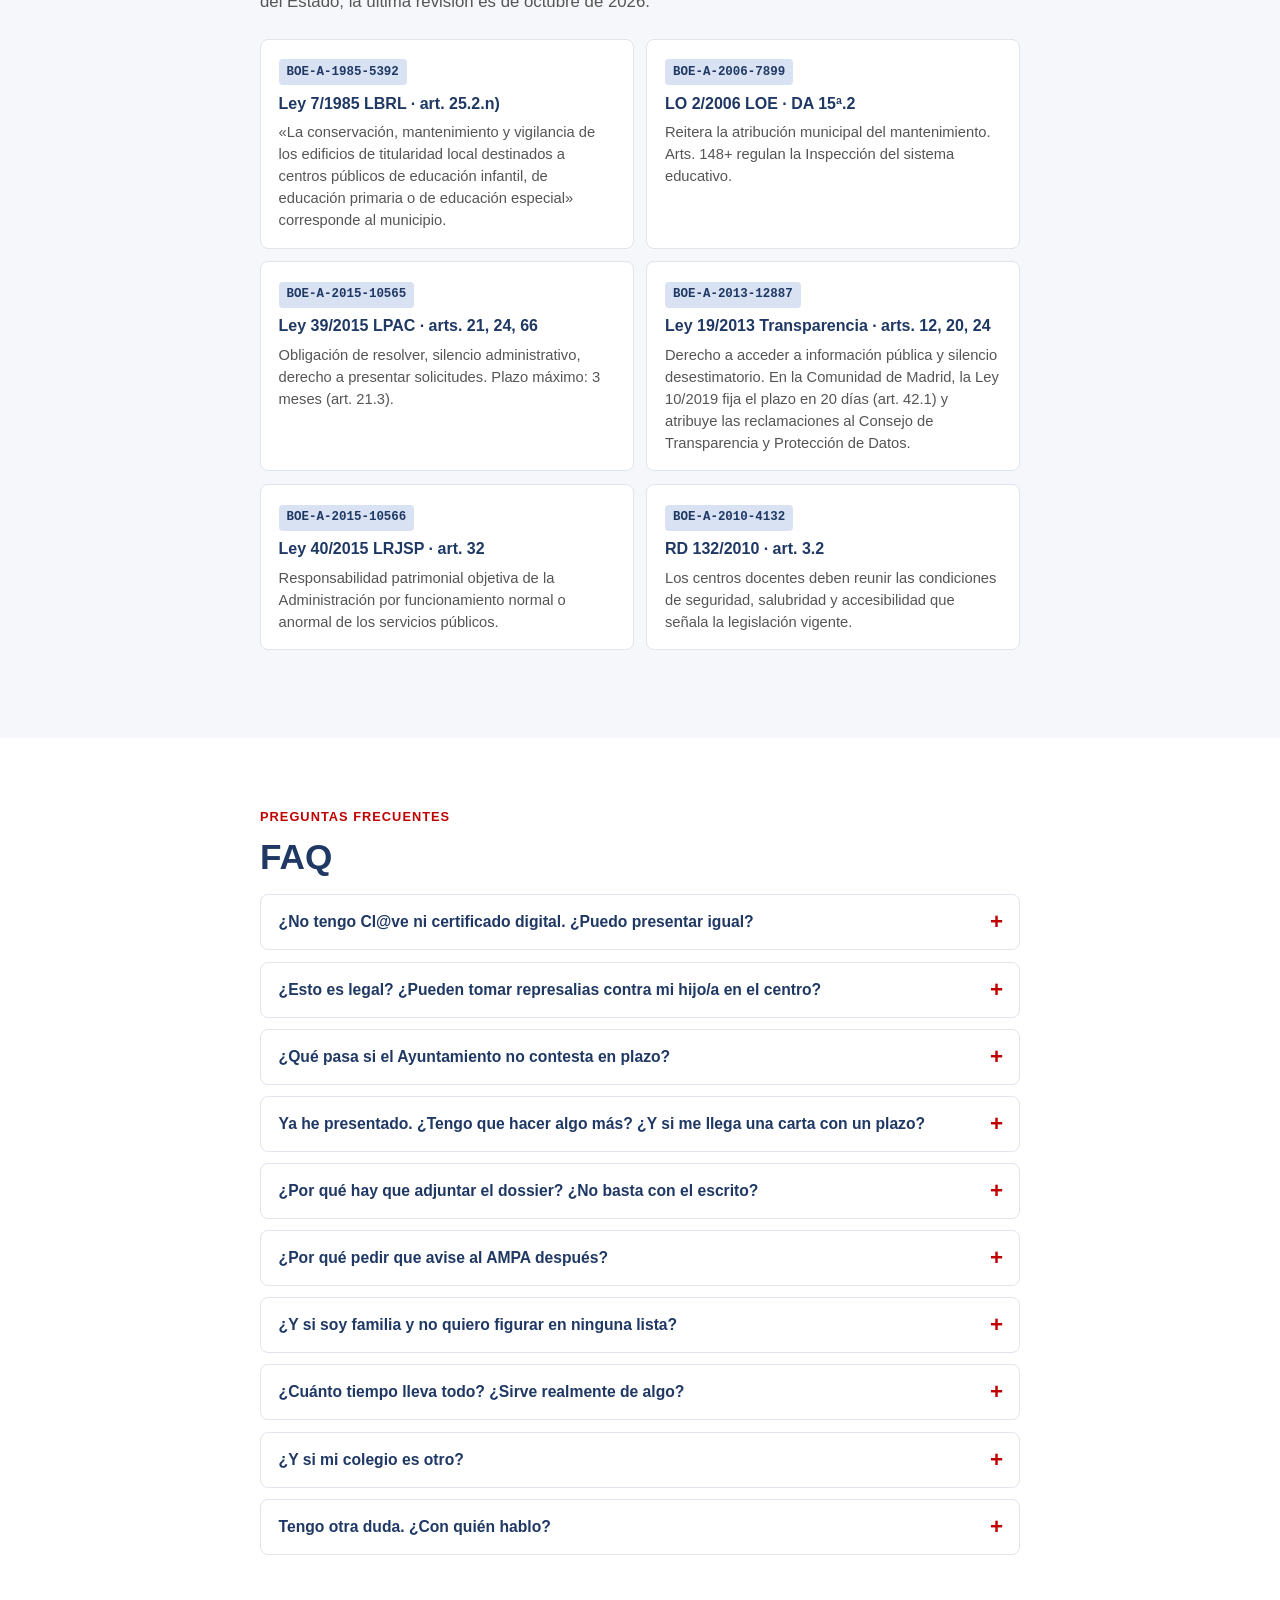
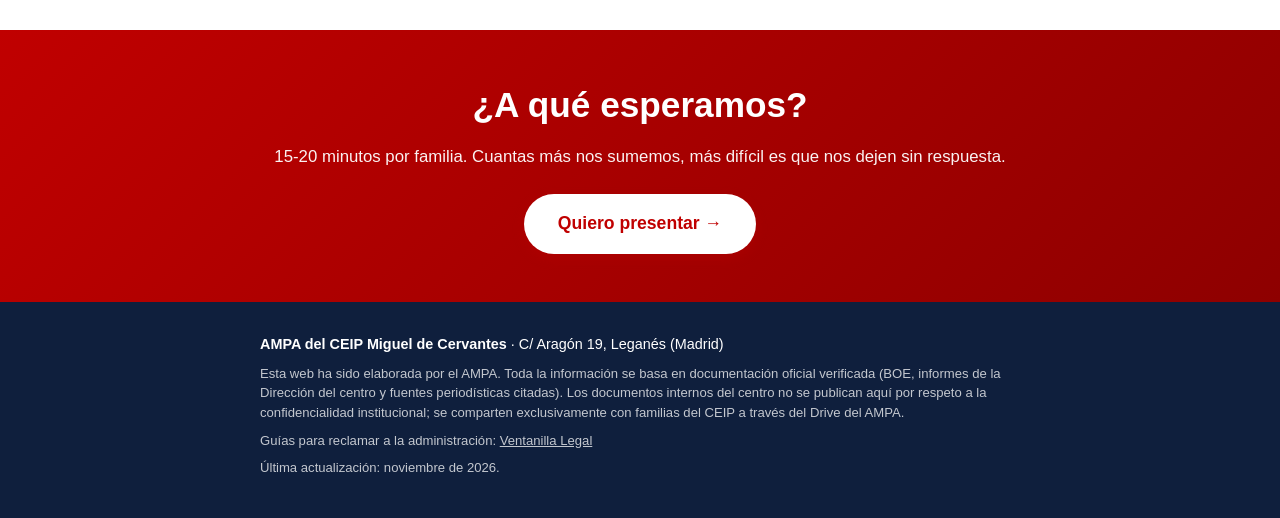
==== commit 171f418e: "Mapa de ramificación del expediente y resultados actualizados a noviembre Co-Authored-By: Claude Opu" ====
--- a/index.html
+++ b/index.html
@@ -25,6 +25,7 @@
   </button>
   <nav class="topbar__nav" id="topNav" aria-label="Navegación principal">
     <a href="#resultados">Resultados</a>
+    <a href="ramificacion.html">Cómo se ha ramificado</a>
     <a href="#problema">El problema</a>
     <a href="#pasos">Cómo presentar</a>
     <a href="#escritos">Los escritos</a>
@@ -56,8 +57,15 @@
 <section class="section" id="resultados">
   <div class="container">
     <span class="section__eyebrow">Ya está funcionando</span>
-    <h2 class="section__title">Lo que ha movido una sola familia en tres meses</h2>
+    <h2 class="section__title">Lo que ha movido una sola familia en cinco meses</h2>
     <p class="section__lead">El <strong>30 de junio de 2026</strong> una familia presentó los cuatro escritos. Esto es lo que ha pasado desde entonces.</p>
+
+    <a class="ramal" href="ramificacion.html">
+      <span class="ramal__nums"><b>4 → 24</b> escritos · <b>4 → 10</b> expedientes · <b>9</b> organismos</span>
+      <strong class="ramal__title">Cada respuesta, y cada silencio, abrió una vía nueva</strong>
+      <span class="ramal__text">Mira en un mapa interactivo cómo cuatro escritos se han ramificado hasta llegar al Consejo de Transparencia, al Defensor del Pueblo y a cuatro Consejerías.</span>
+      <span class="ramal__cta">Ver cómo se ha ramificado →</span>
+    </a>
 
     <div class="usos">
       <div class="uso">
@@ -79,7 +87,7 @@
     </div>
 
     <div class="callout">
-      <strong>Lo que sigue sin respuesta:</strong> la queja al Ayuntamiento (el plazo legal de tres meses venció el 30 de septiembre) y la réplica a la Consejería de Educación, que respondió en julio que el asunto corresponde al Ayuntamiento. A una familia es fácil dejarla sin contestar. <strong>A cuarenta, mucho menos.</strong>
+      <strong>Lo que sigue sin respuesta:</strong> la queja al Ayuntamiento. El plazo legal de tres meses venció el 30 de septiembre; se ha reiterado y, en noviembre, se ha presentado una reclamación formal por inactividad, el paso previo al juzgado. A una familia es fácil dejarla sin contestar. <strong>A cuarenta, mucho menos.</strong>
     </div>
   </div>
 </section>
@@ -290,6 +298,9 @@
     <p class="section__lead section__lead--light" style="margin-top:1.5rem">
       Si no contestan en plazo, la Administración <strong>sigue obligada a resolver</strong> y se abren las vías que procedan en cada caso: escrito de reiteración, reclamación al Consejo de Transparencia, recursos y nueva comunicación al Defensor del Pueblo.
     </p>
+    <p class="section__lead section__lead--light">
+      Así ha sido con la primera familia: <a href="ramificacion.html" style="color:inherit"><strong>mira cómo se ha ramificado su caso →</strong></a>
+    </p>
   </div>
 </section>
 
@@ -440,7 +451,7 @@
     <p><strong>AMPA del CEIP Miguel de Cervantes</strong> · C/ Aragón 19, Leganés (Madrid)</p>
     <p class="footer__small">Esta web ha sido elaborada por el AMPA. Toda la información se basa en documentación oficial verificada (BOE, informes de la Dirección del centro y fuentes periodísticas citadas). Los documentos internos del centro no se publican aquí por respeto a la confidencialidad institucional; se comparten exclusivamente con familias del CEIP a través del Drive del AMPA.</p>
     <p class="footer__small">Guías para reclamar a la administración: <a href="https://ventanillalegal.es/guias/" target="_blank" rel="noopener">Ventanilla Legal</a></p>
-    <p class="footer__small">Última actualización: octubre de 2026.</p>
+    <p class="footer__small">Última actualización: noviembre de 2026.</p>
   </div>
 </footer>
 
--- a/styles.css
+++ b/styles.css
@@ -775,3 +775,12 @@
 
 /* Estado activo del menú principal */
 .topbar__nav a.is-active { color: var(--accent); font-weight: 700; }
+
+/* Enlace al mapa de ramificación (nov 2026) */
+.ramal{display:block;margin:1.5rem 0 1.75rem;padding:1.25rem 1.4rem;border-radius:var(--radius);background:var(--blue);color:#fff;text-decoration:none;box-shadow:var(--shadow-lg);transition:transform .15s}
+.ramal:hover{transform:translateY(-2px)}
+.ramal__nums{display:block;font-size:.85rem;opacity:.85;letter-spacing:.02em}
+.ramal__nums b{font-size:1.05rem;color:var(--highlight)}
+.ramal__title{display:block;font-size:1.25rem;margin:.4rem 0 .3rem;line-height:1.25}
+.ramal__text{display:block;font-size:.95rem;opacity:.9;line-height:1.45}
+.ramal__cta{display:inline-block;margin-top:.8rem;font-weight:600;border-bottom:2px solid var(--highlight)}
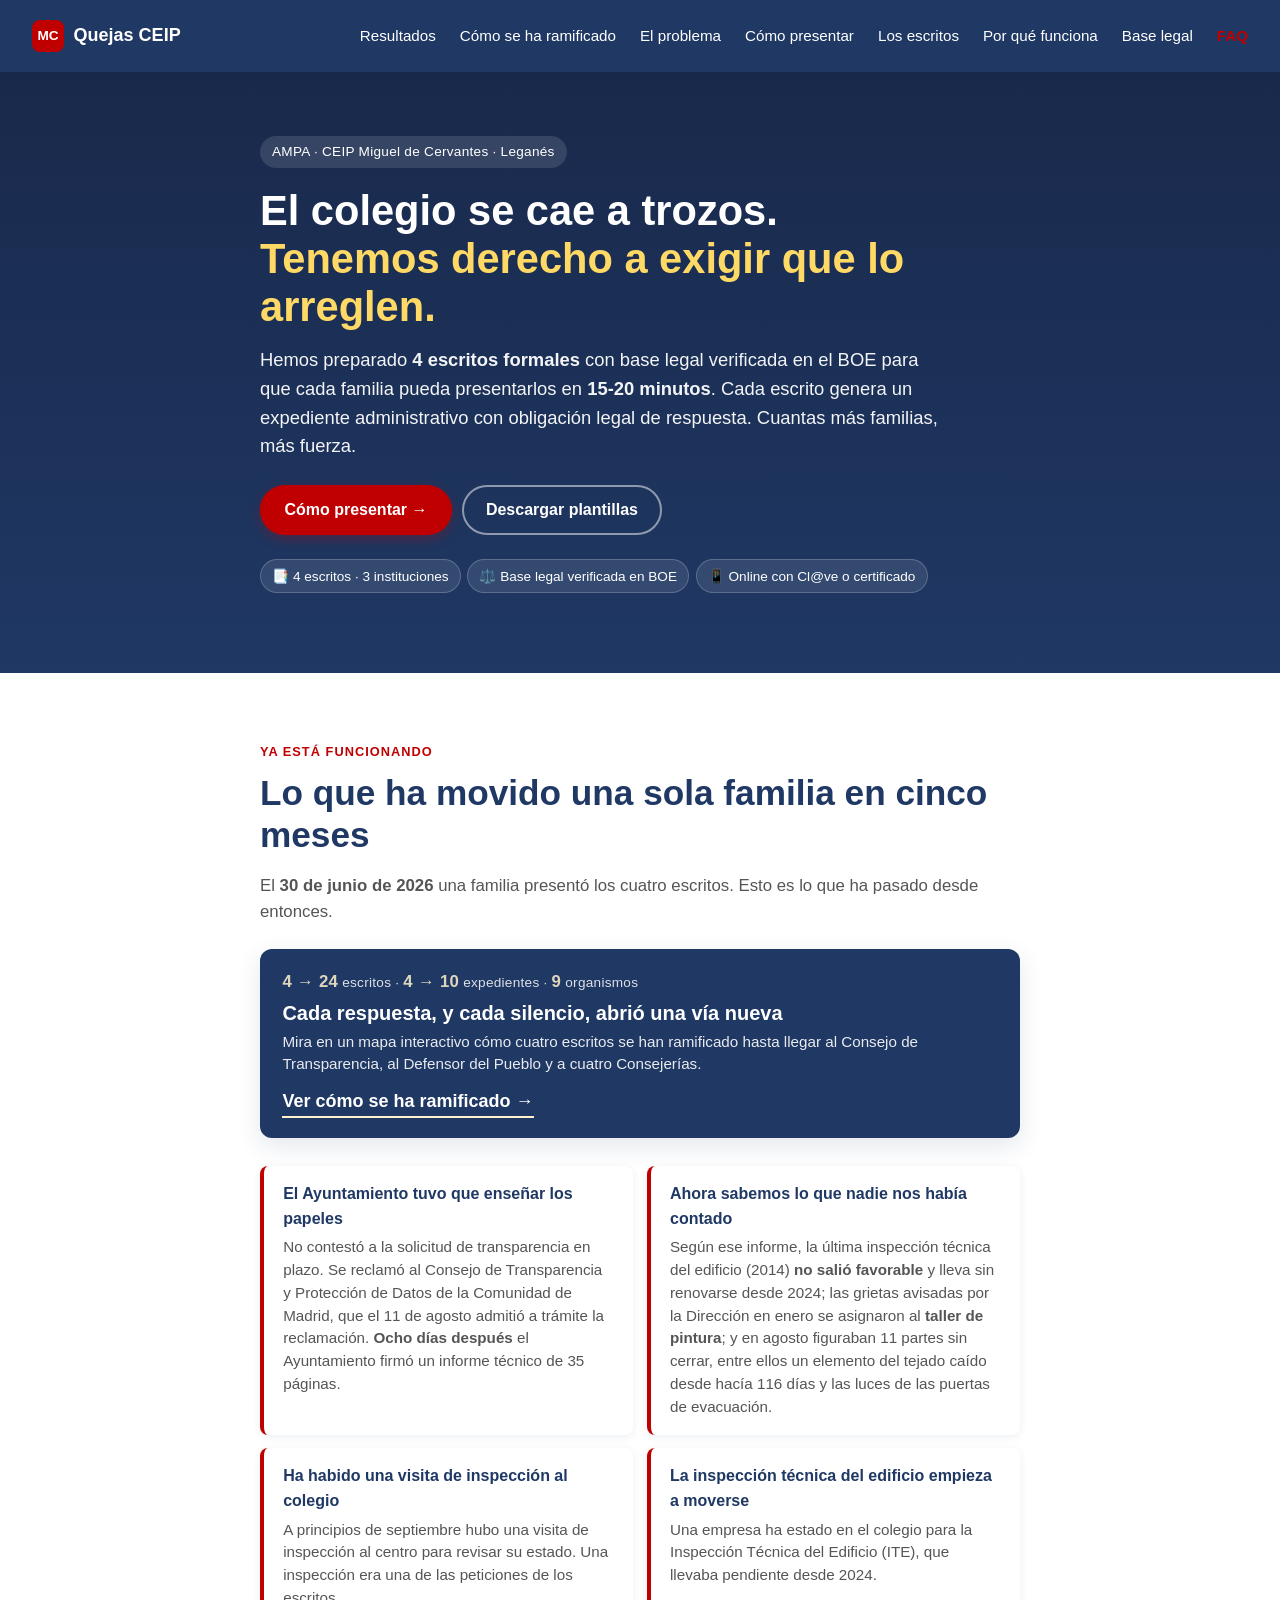
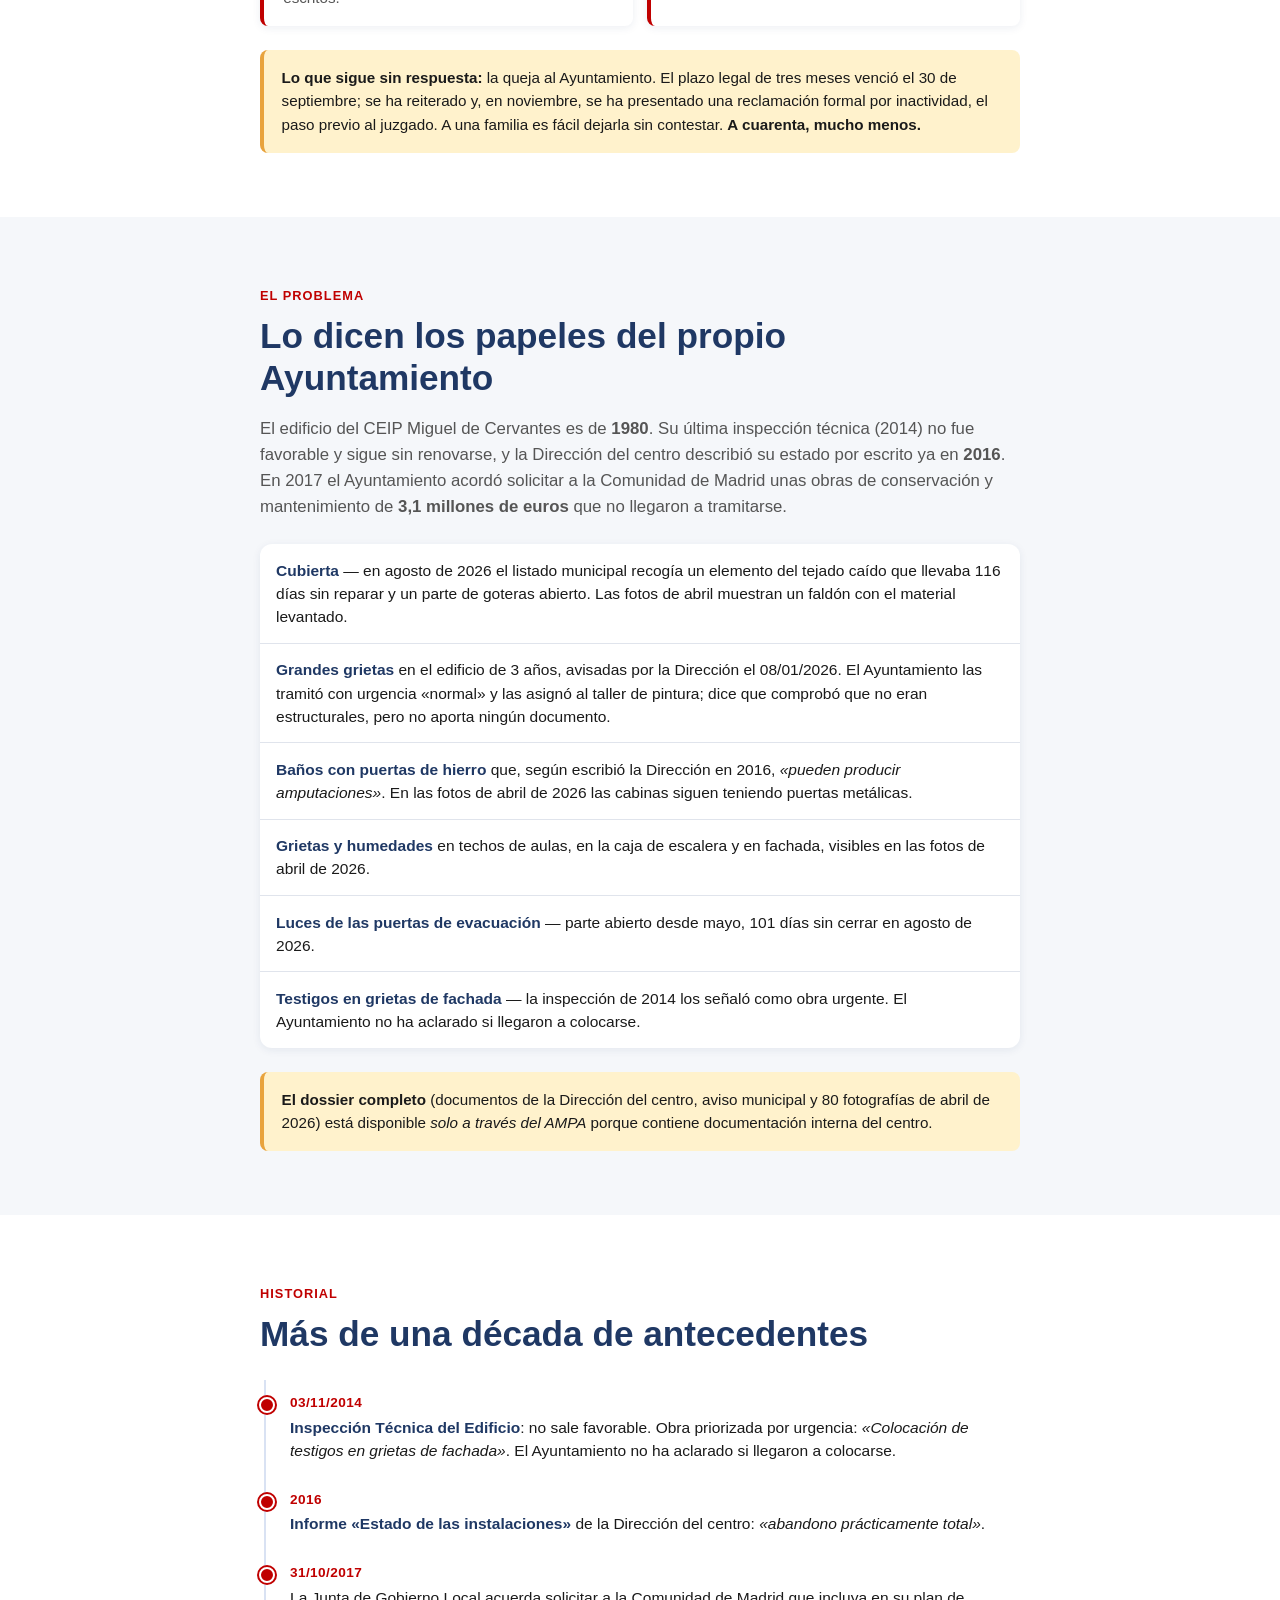
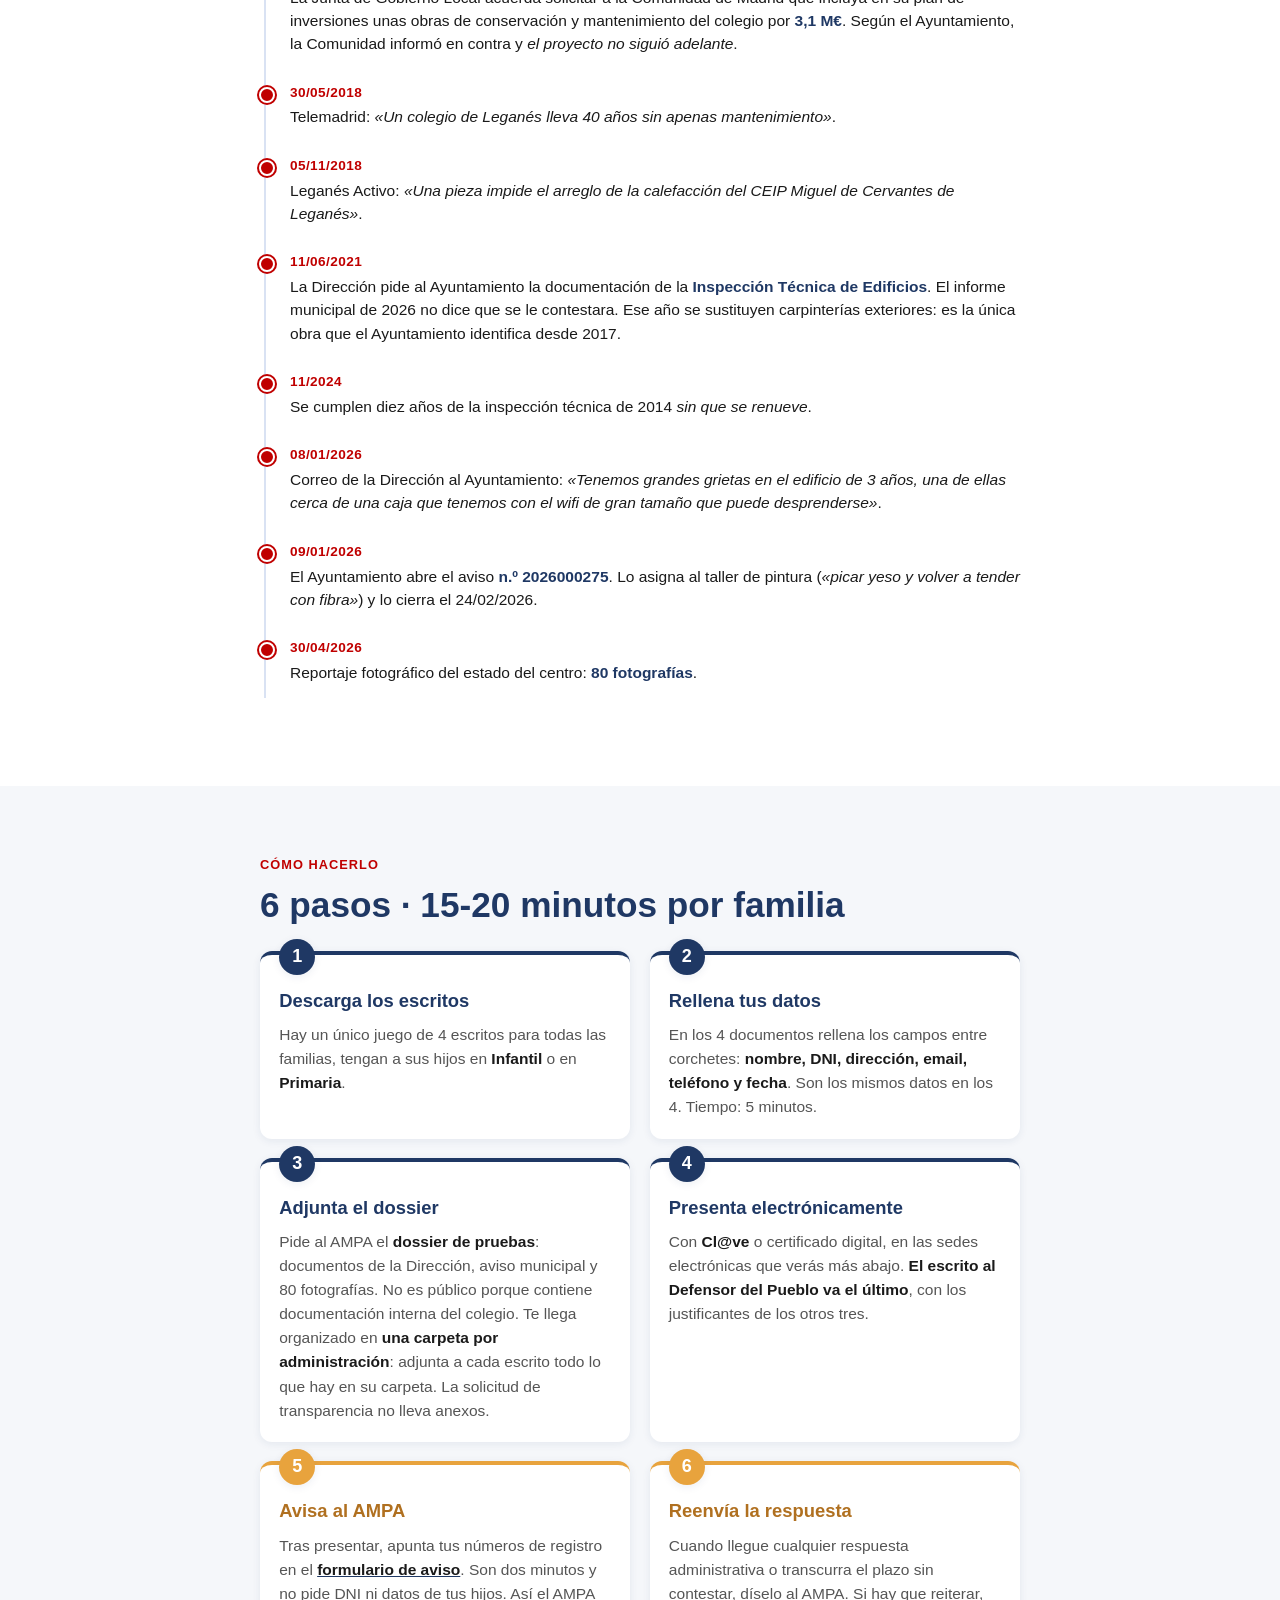
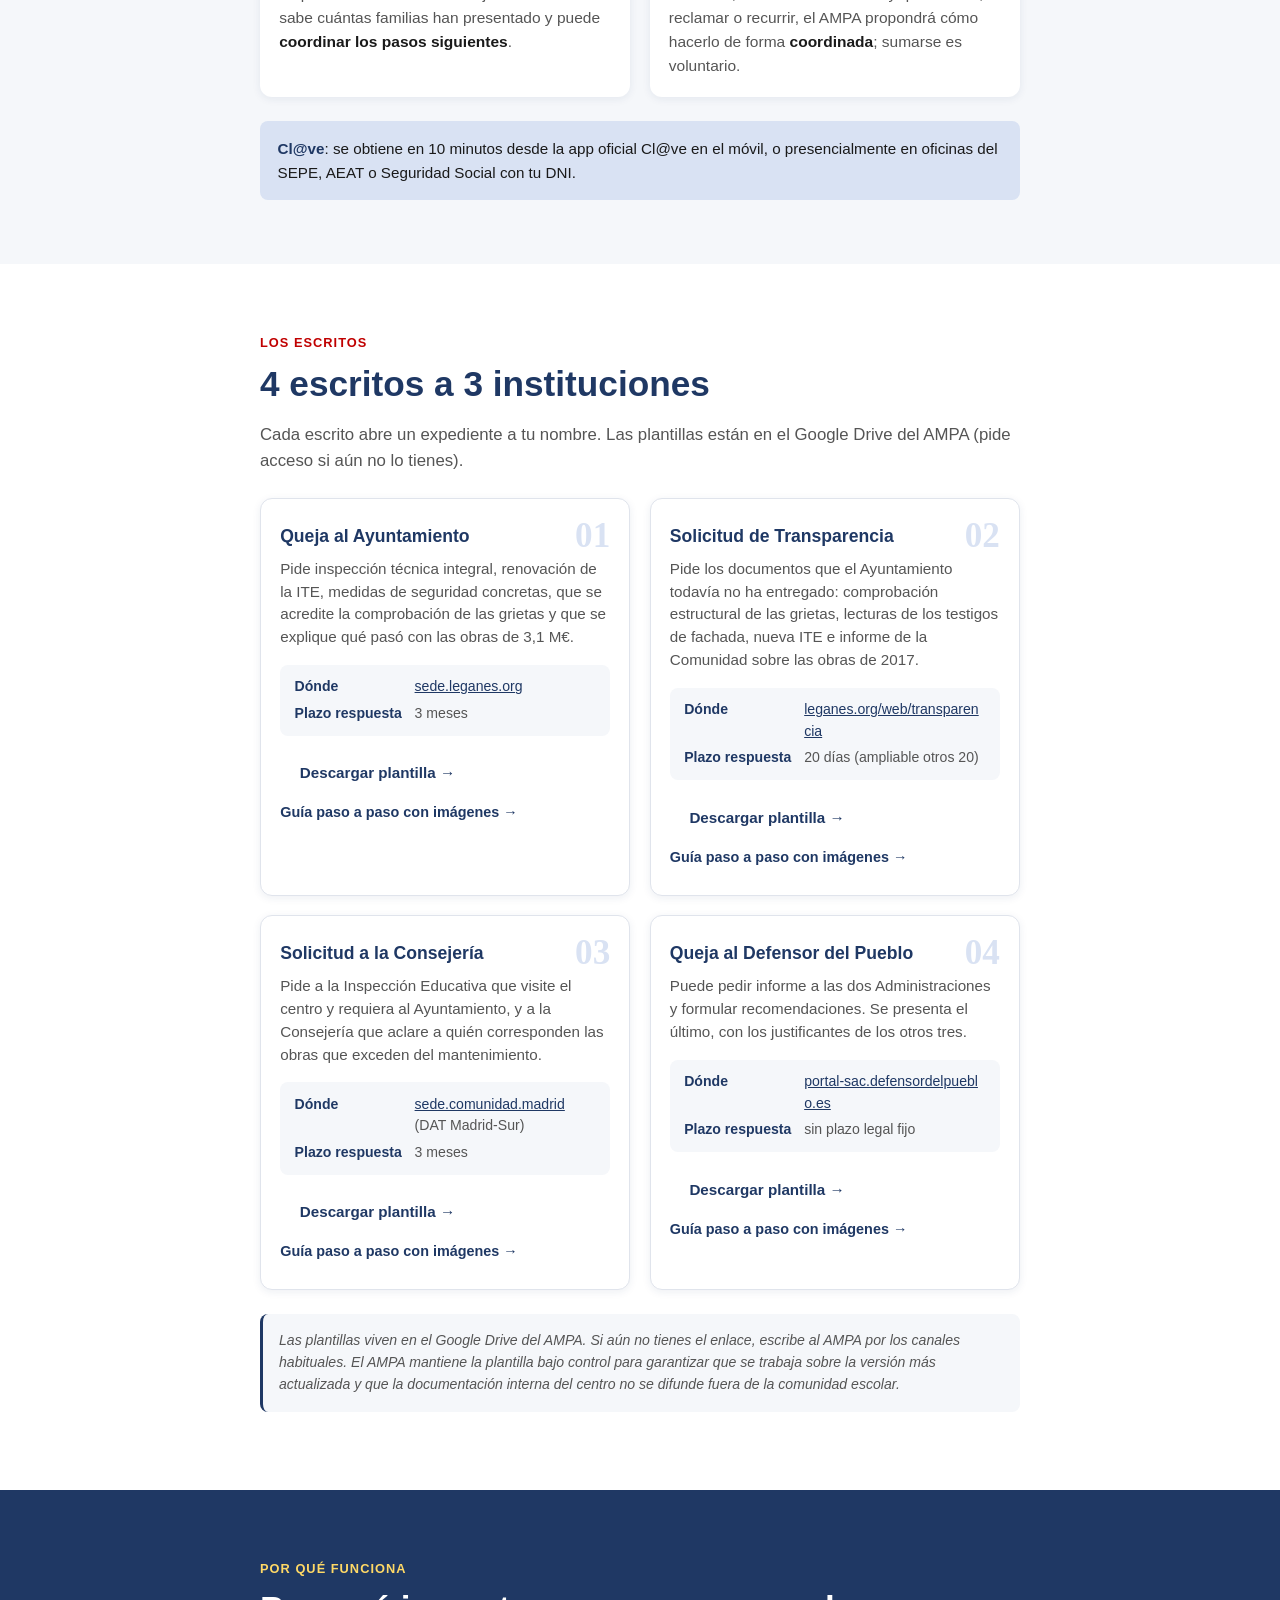
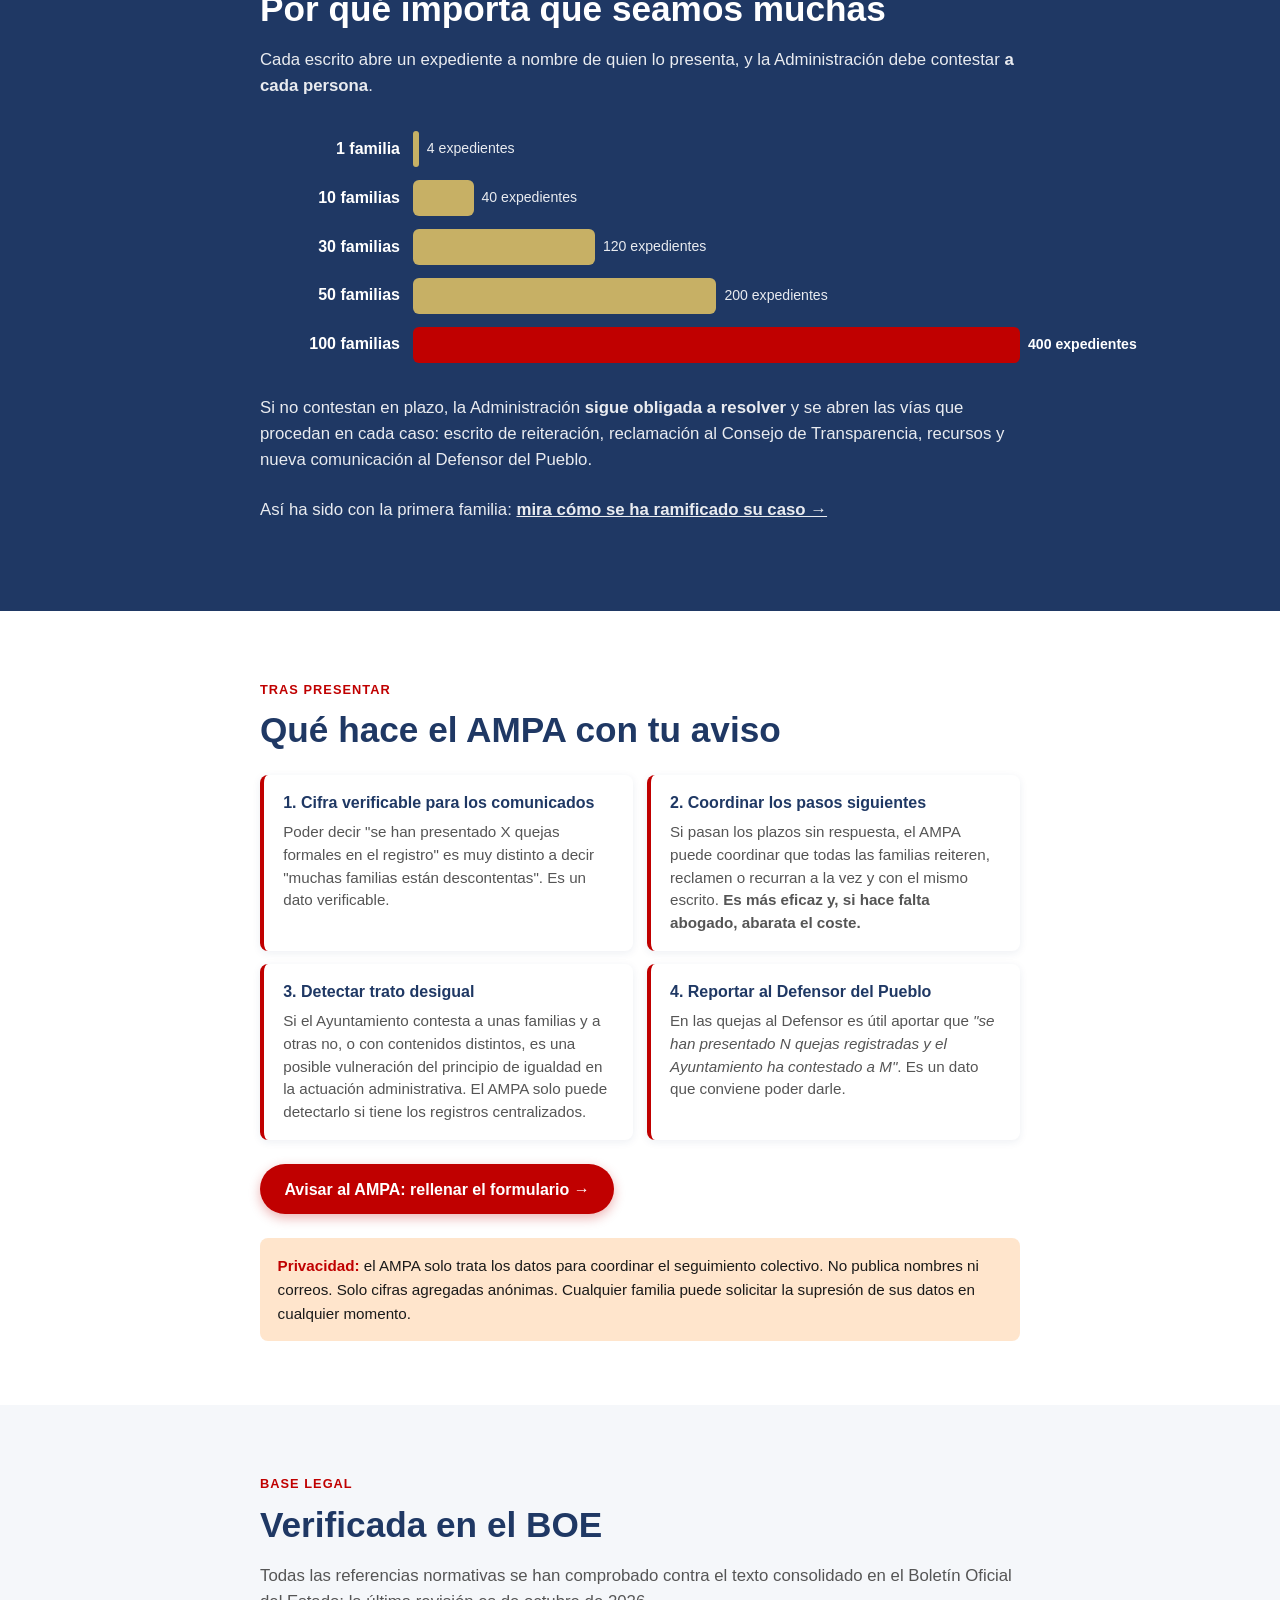
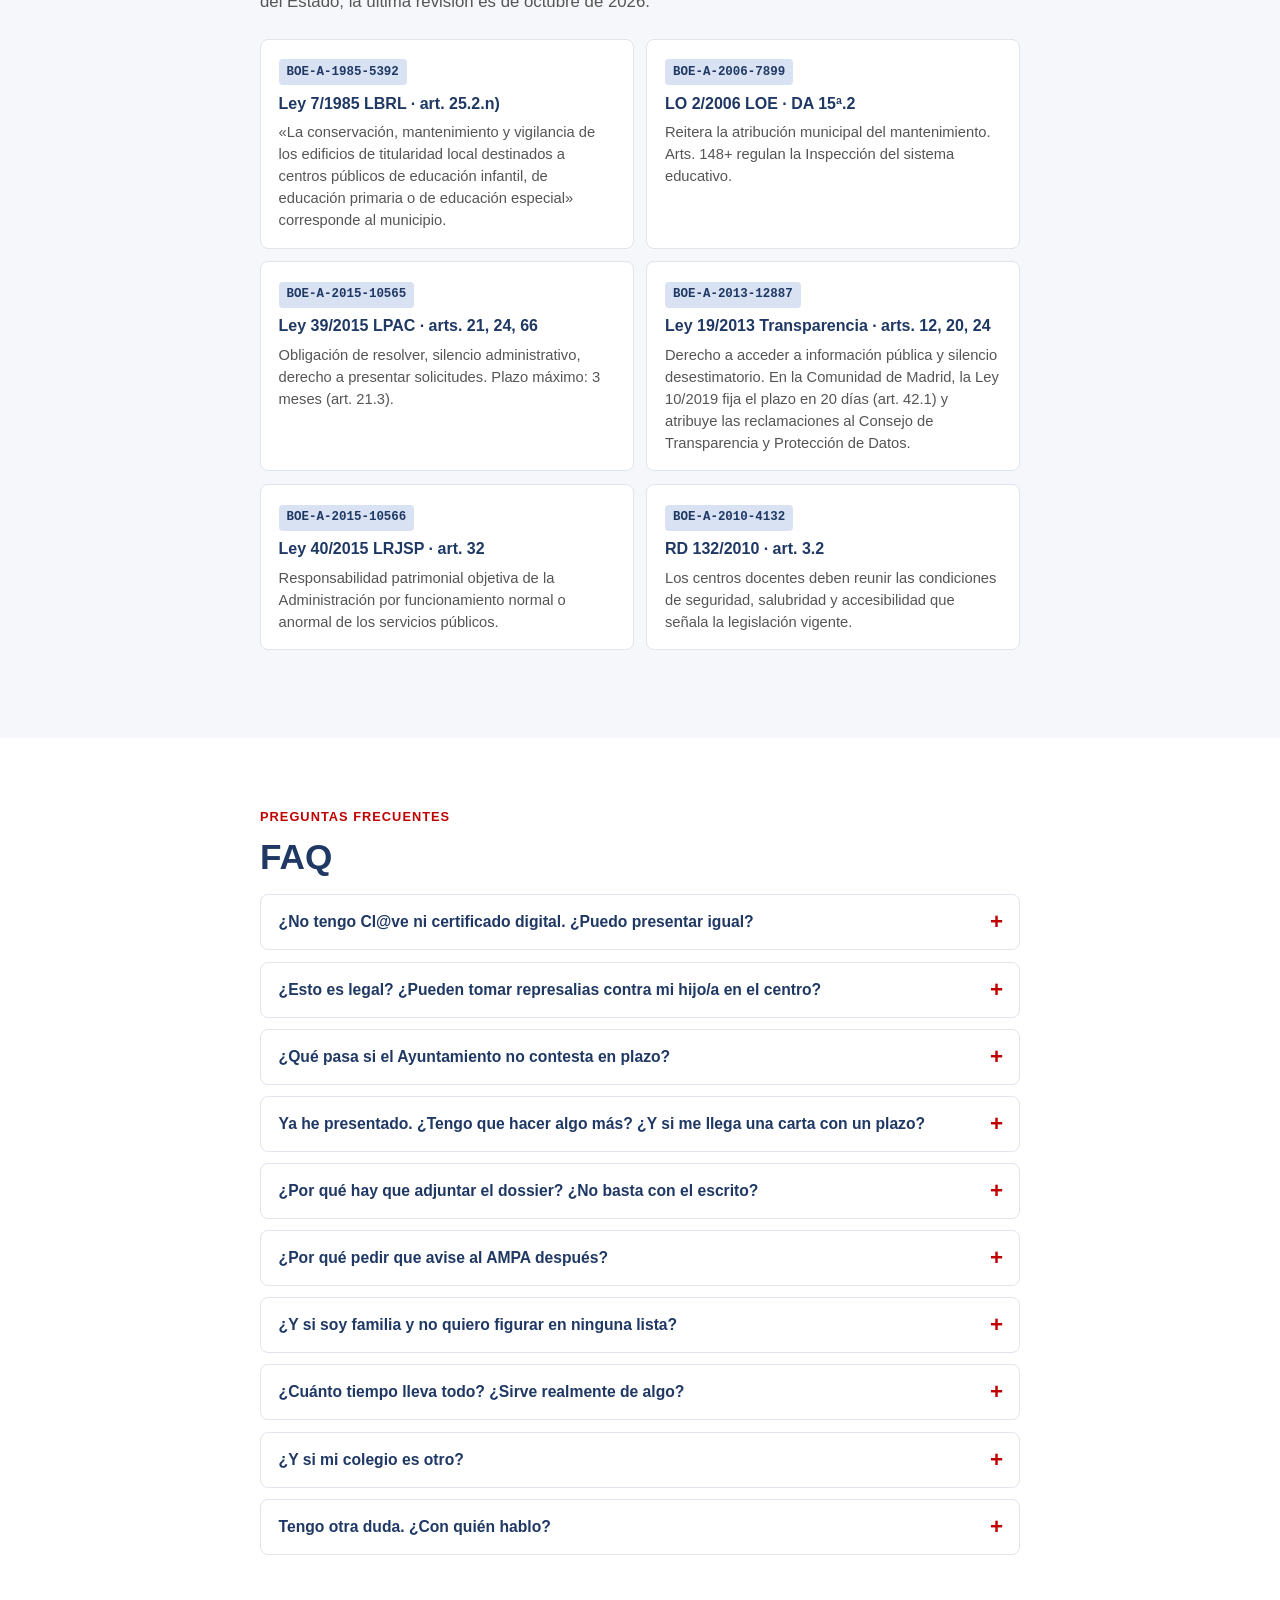
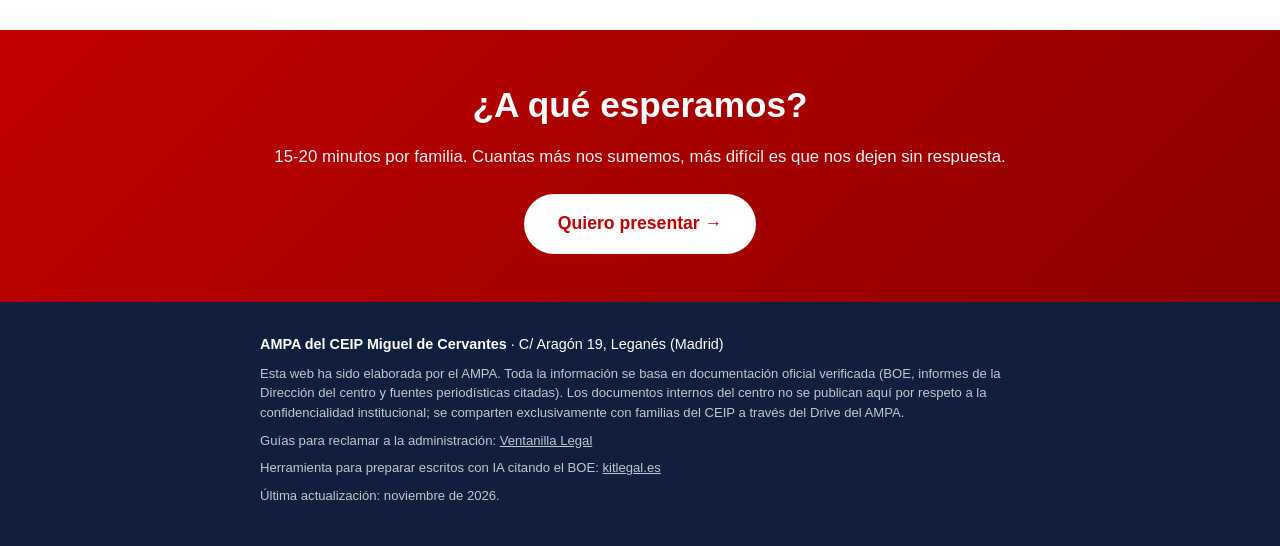
==== commit 3f816032: "Enlace a kitlegal.es en el pie y en la página de ramificación Co-Authored-By: Claude Opus 5.5 <norep" ====
--- a/index.html
+++ b/index.html
@@ -451,6 +451,7 @@
     <p><strong>AMPA del CEIP Miguel de Cervantes</strong> · C/ Aragón 19, Leganés (Madrid)</p>
     <p class="footer__small">Esta web ha sido elaborada por el AMPA. Toda la información se basa en documentación oficial verificada (BOE, informes de la Dirección del centro y fuentes periodísticas citadas). Los documentos internos del centro no se publican aquí por respeto a la confidencialidad institucional; se comparten exclusivamente con familias del CEIP a través del Drive del AMPA.</p>
     <p class="footer__small">Guías para reclamar a la administración: <a href="https://ventanillalegal.es/guias/" target="_blank" rel="noopener">Ventanilla Legal</a></p>
+    <p class="footer__small">Herramienta para preparar escritos con IA citando el BOE: <a href="https://kitlegal.es" target="_blank" rel="noopener">kitlegal.es</a></p>
     <p class="footer__small">Última actualización: noviembre de 2026.</p>
   </div>
 </footer>
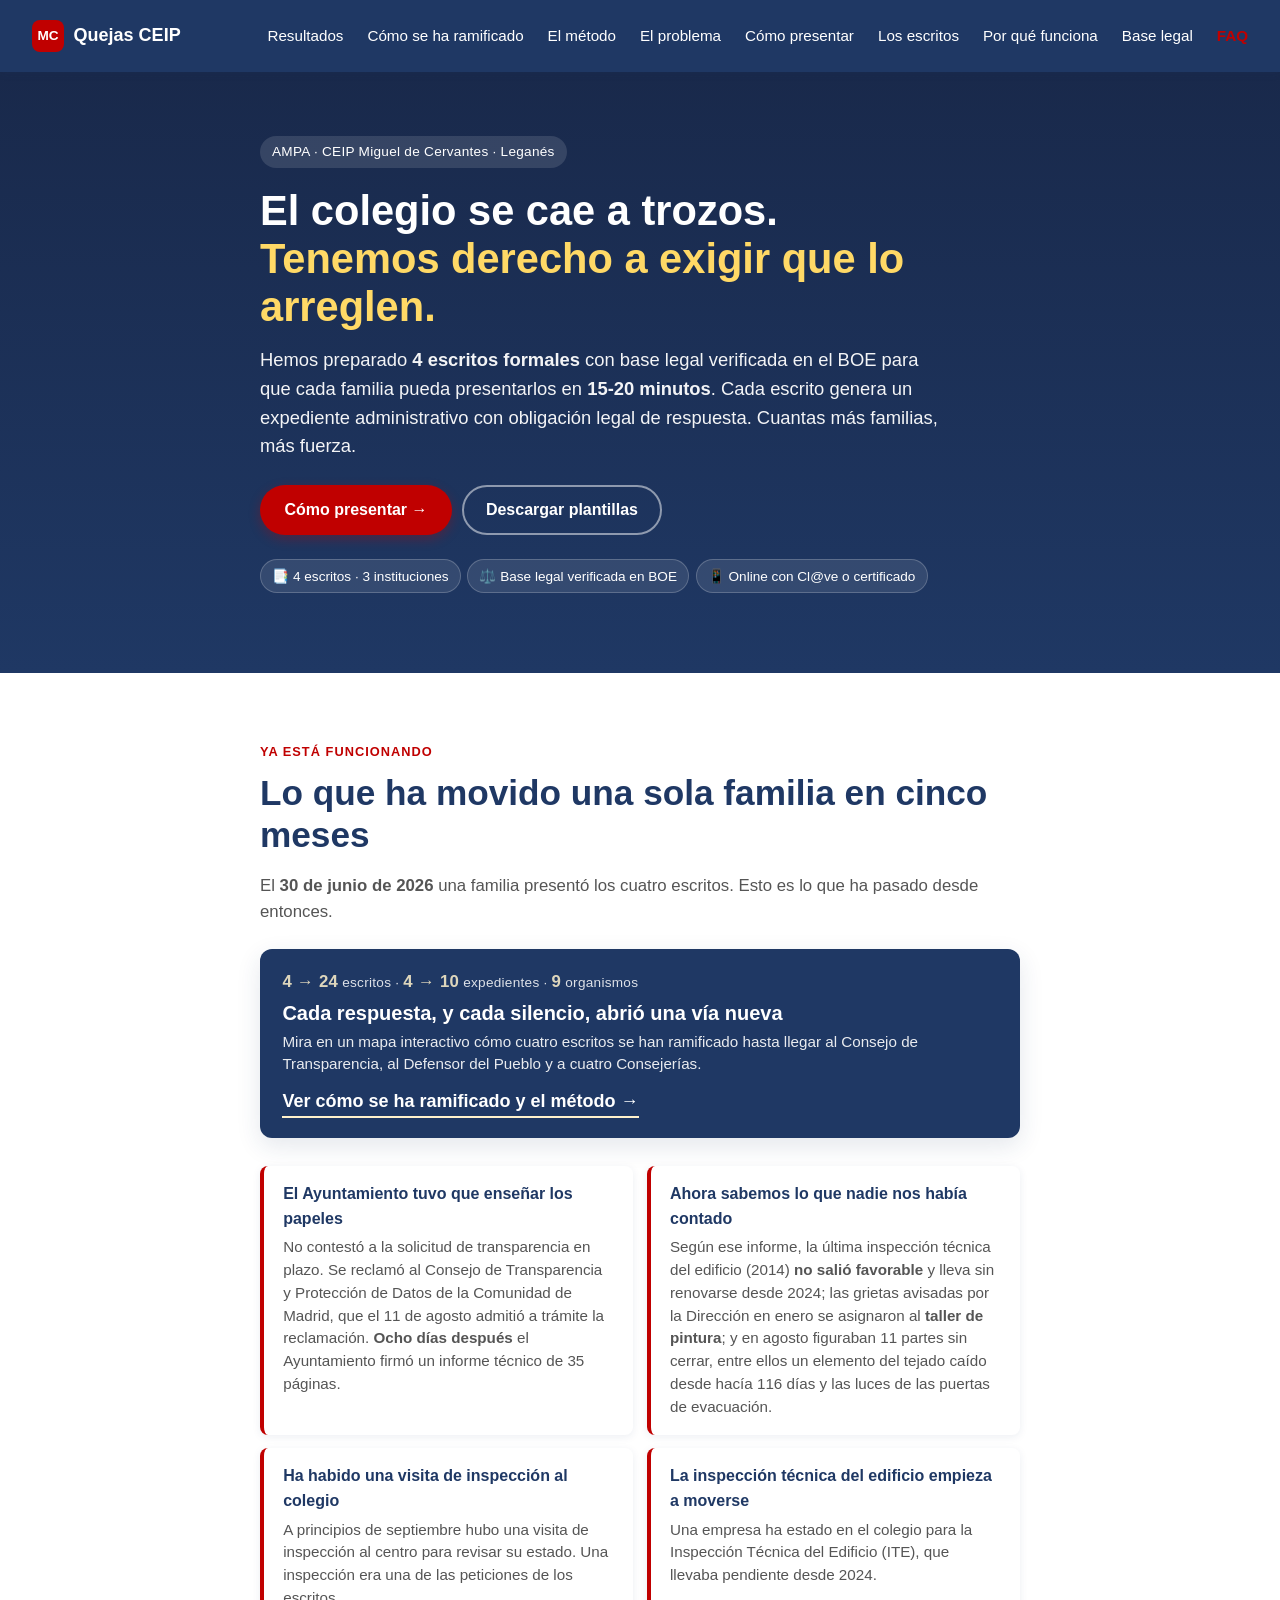
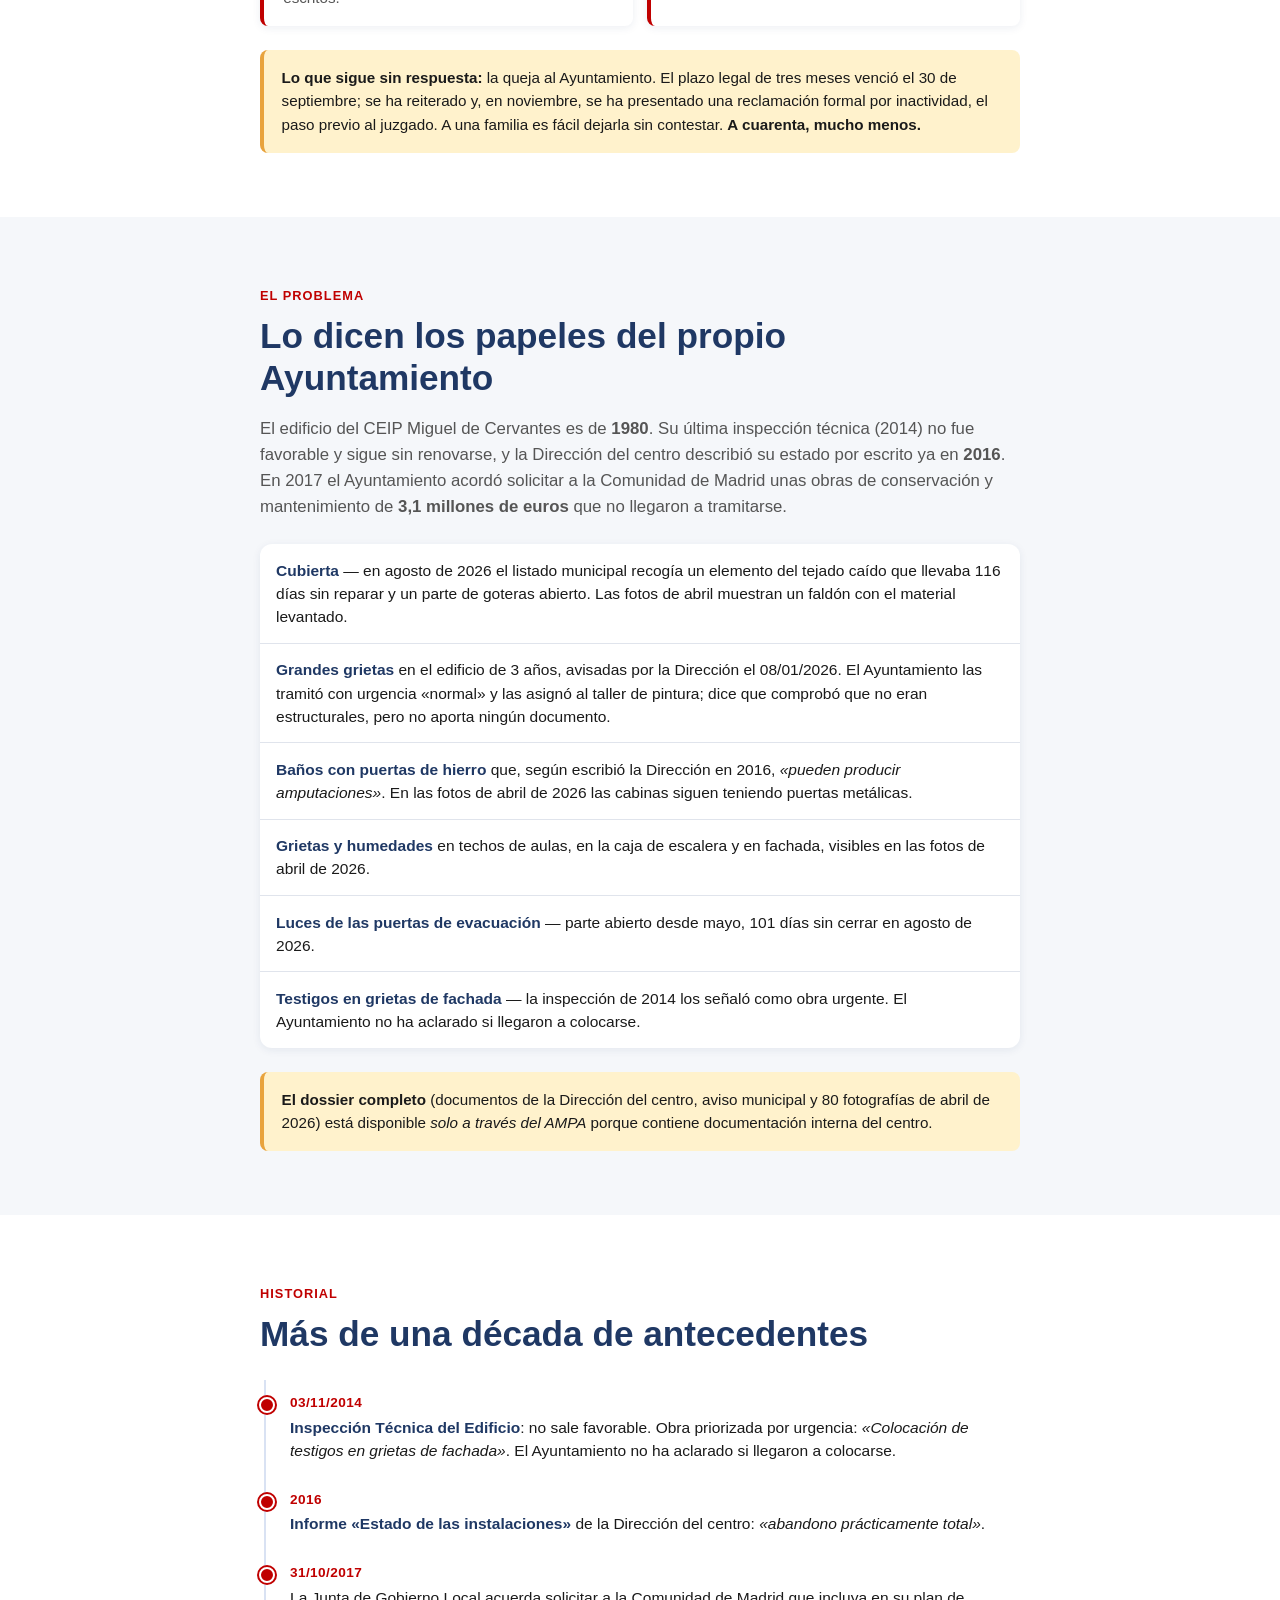
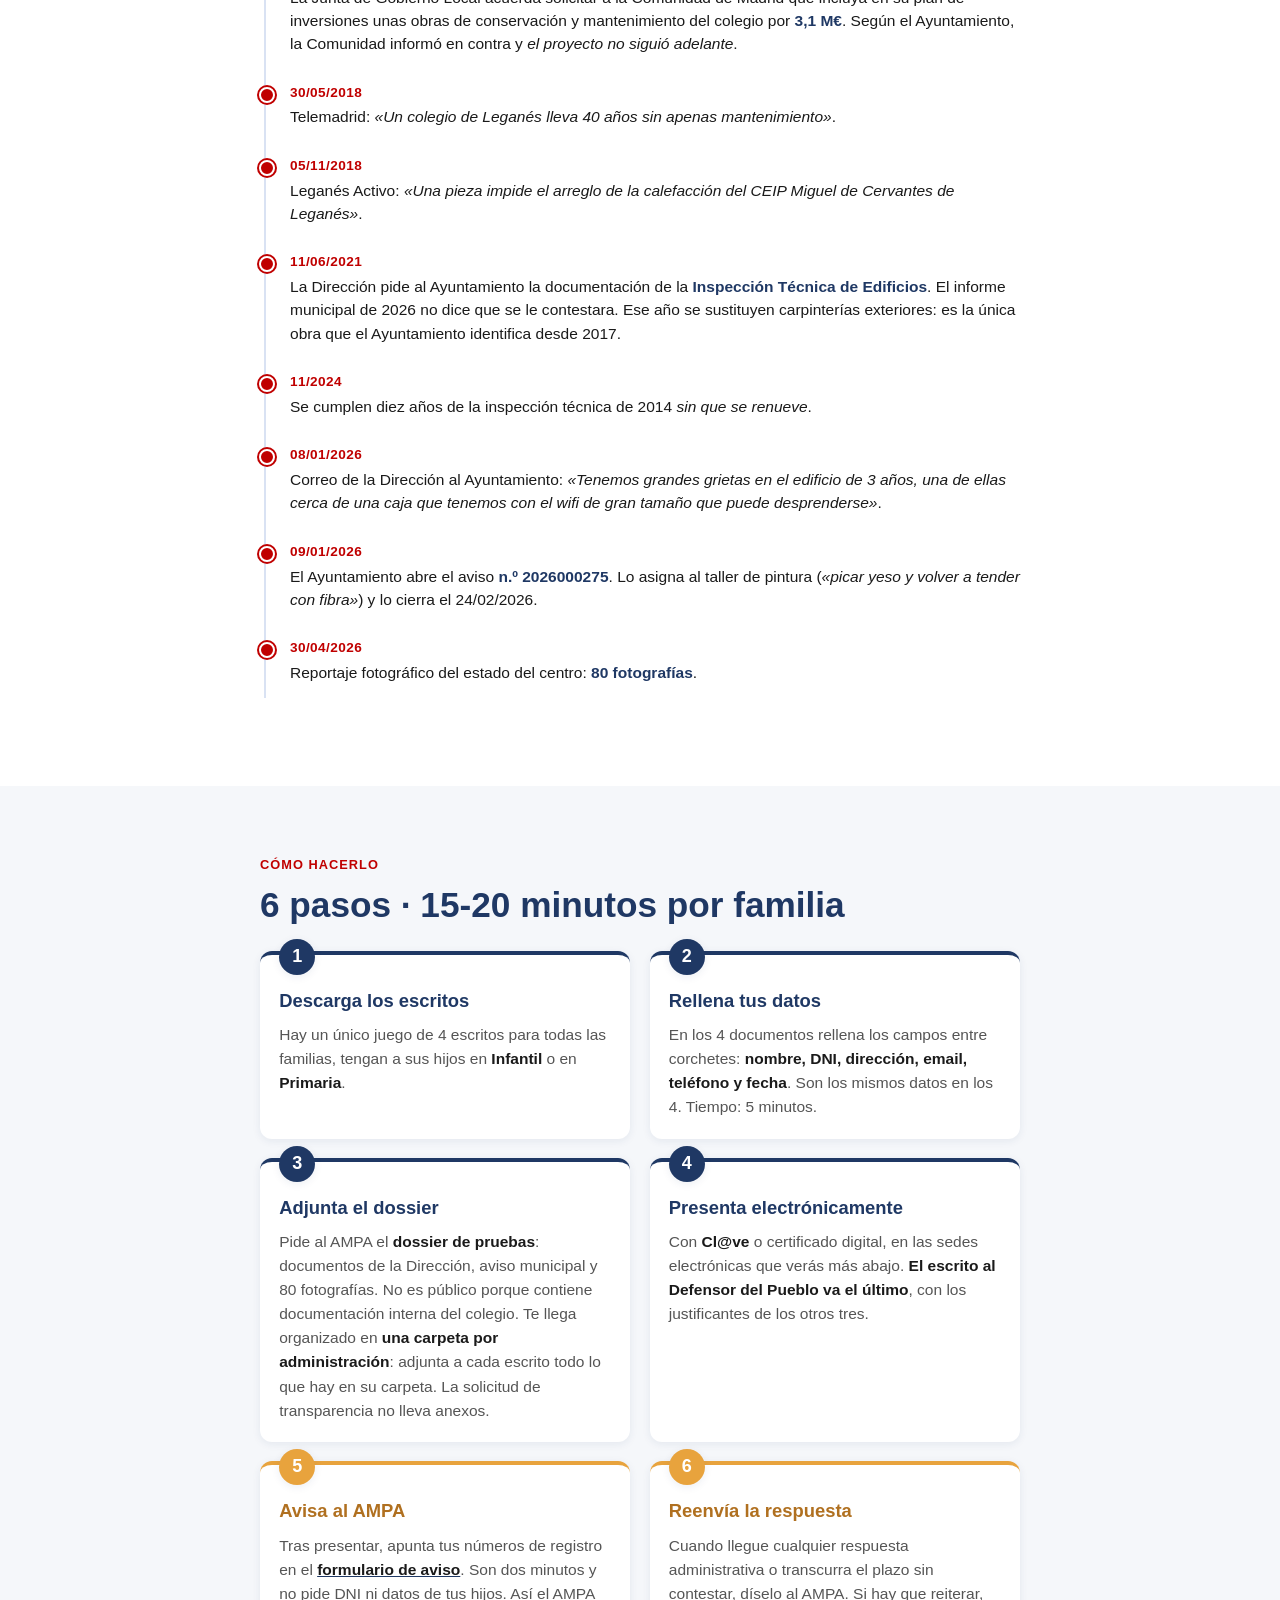
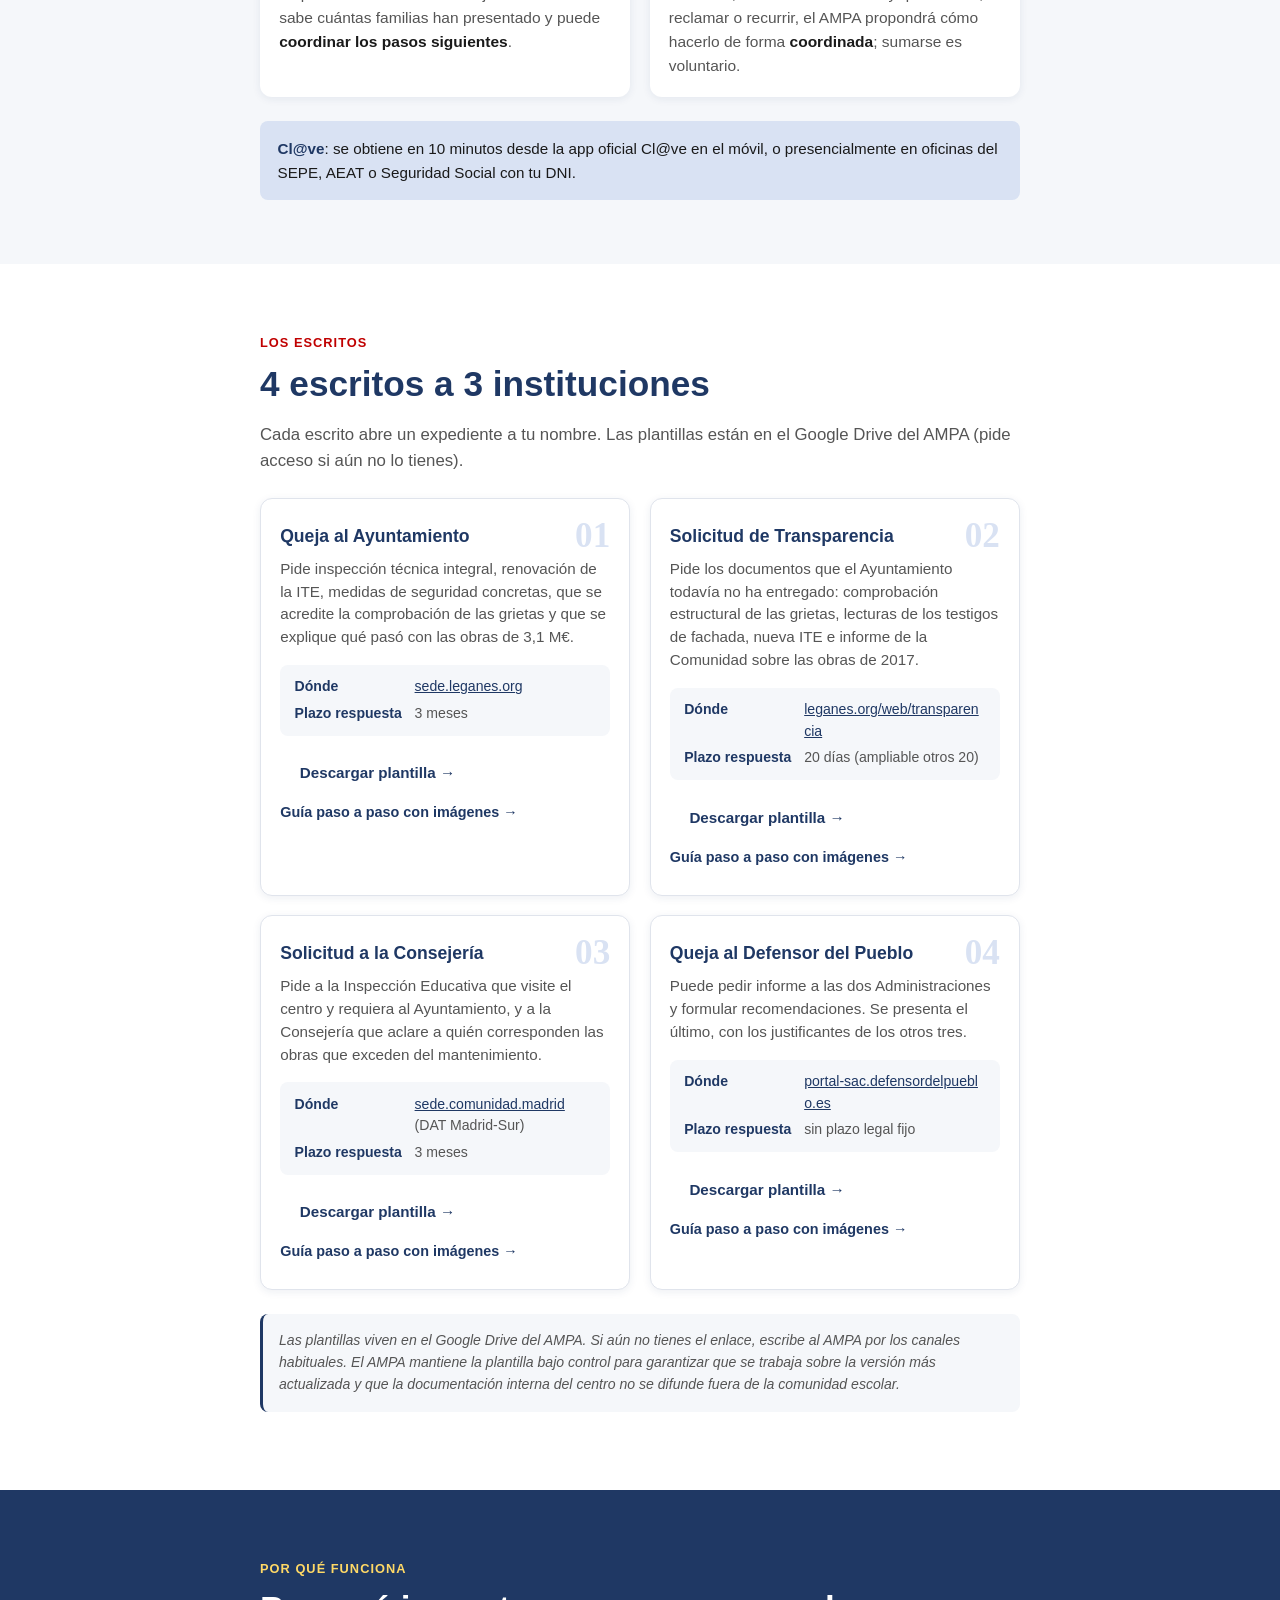
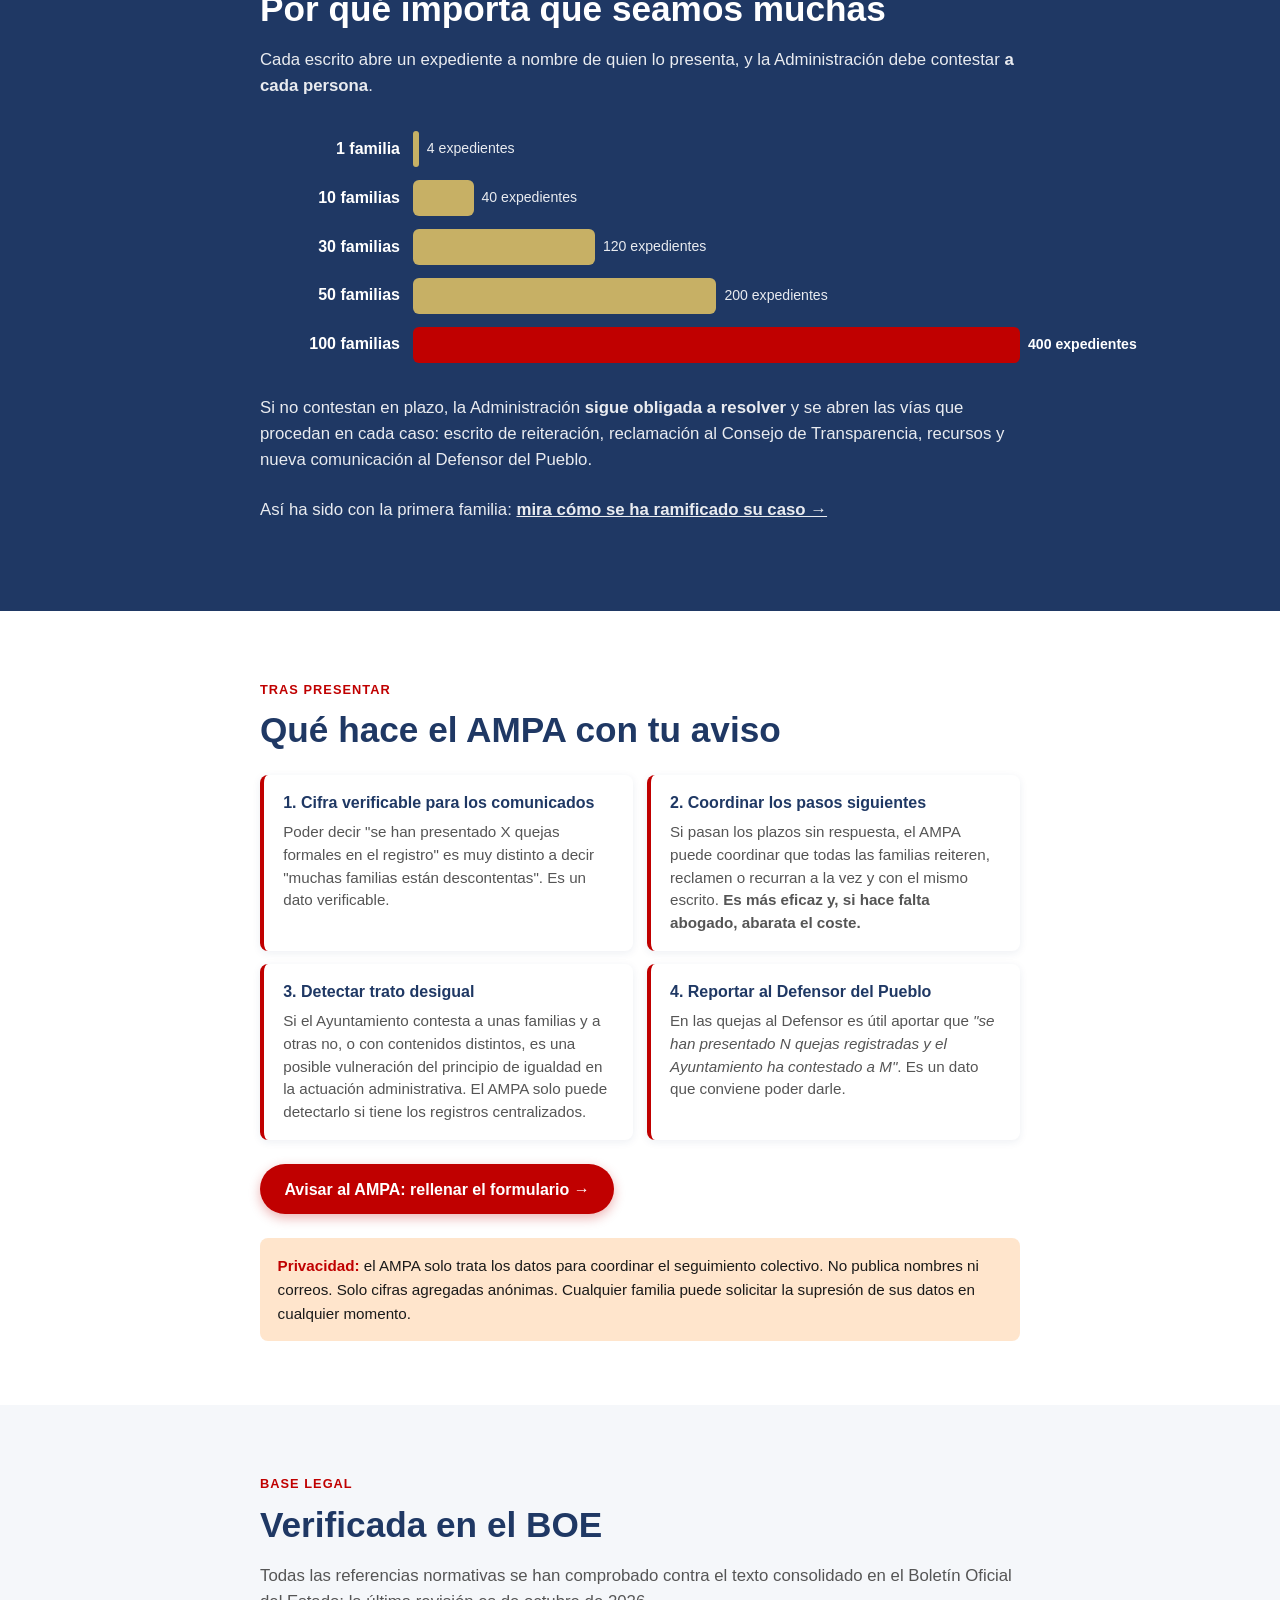
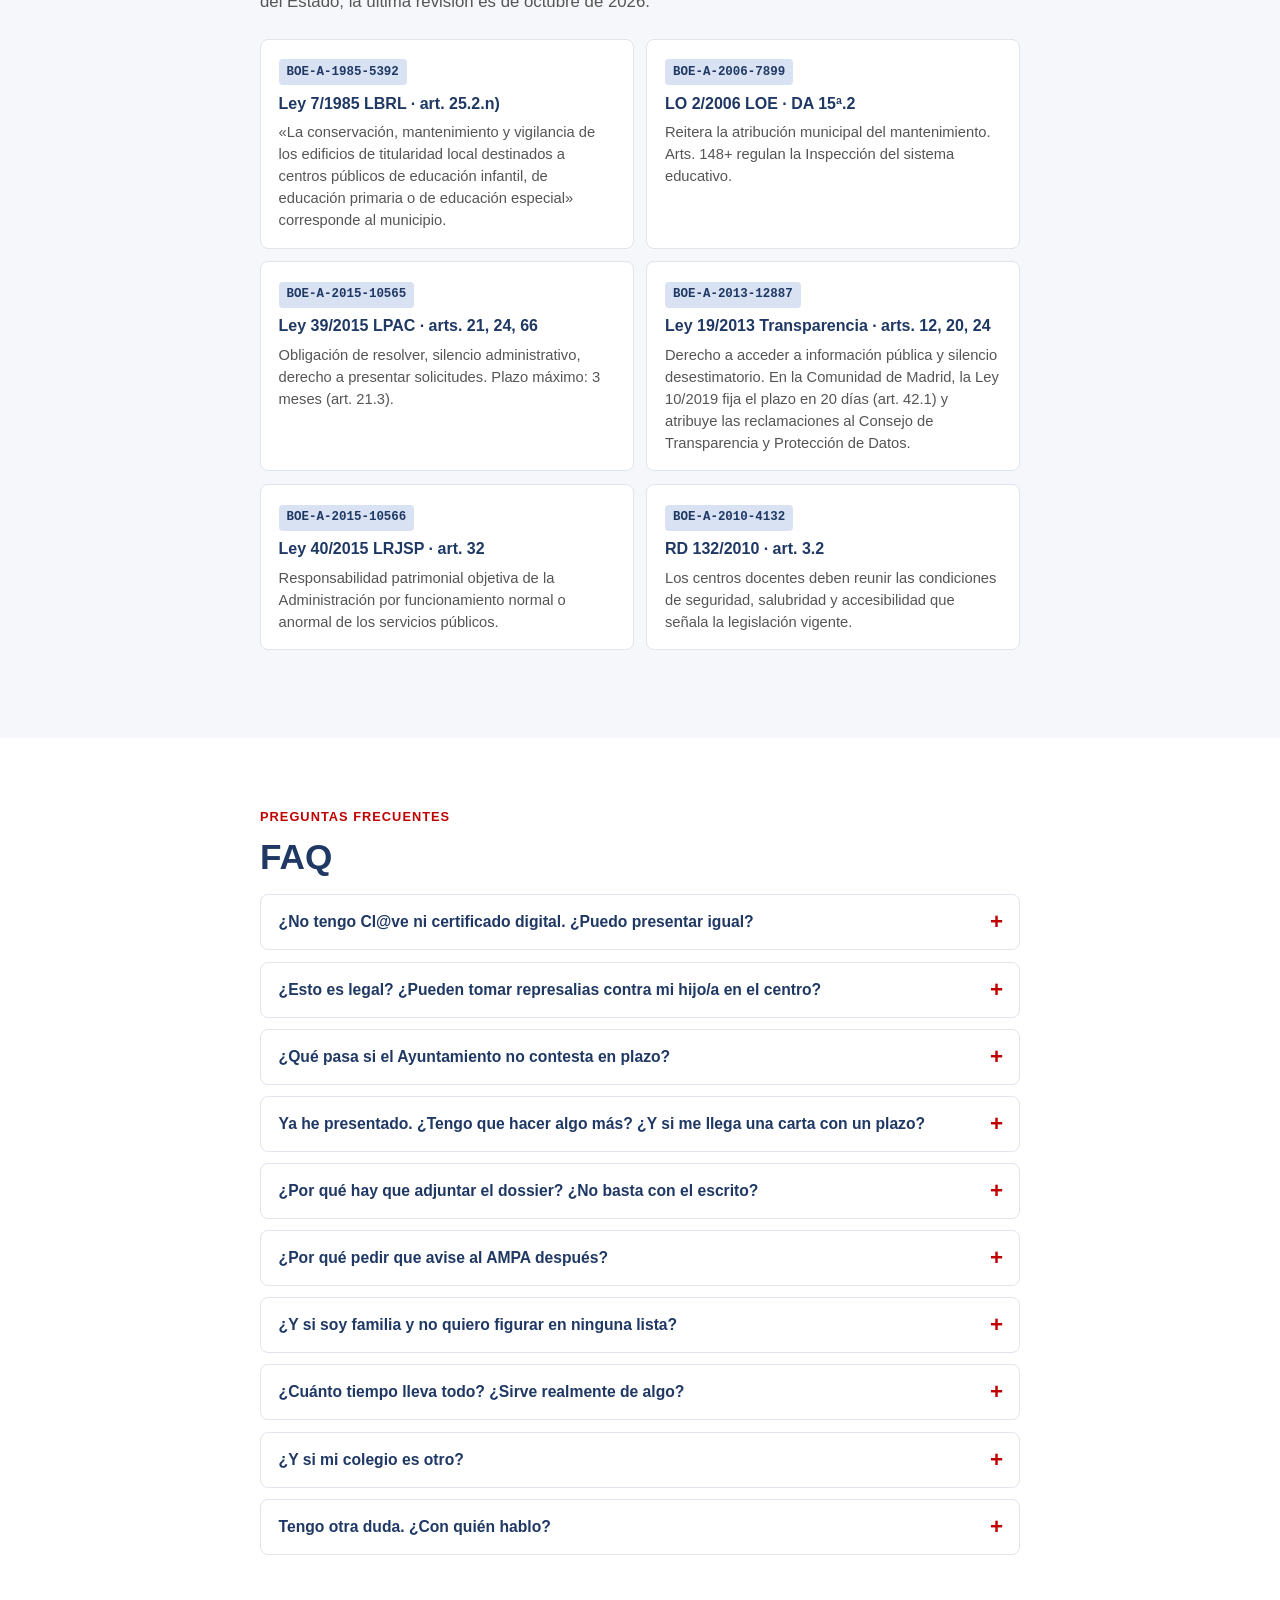
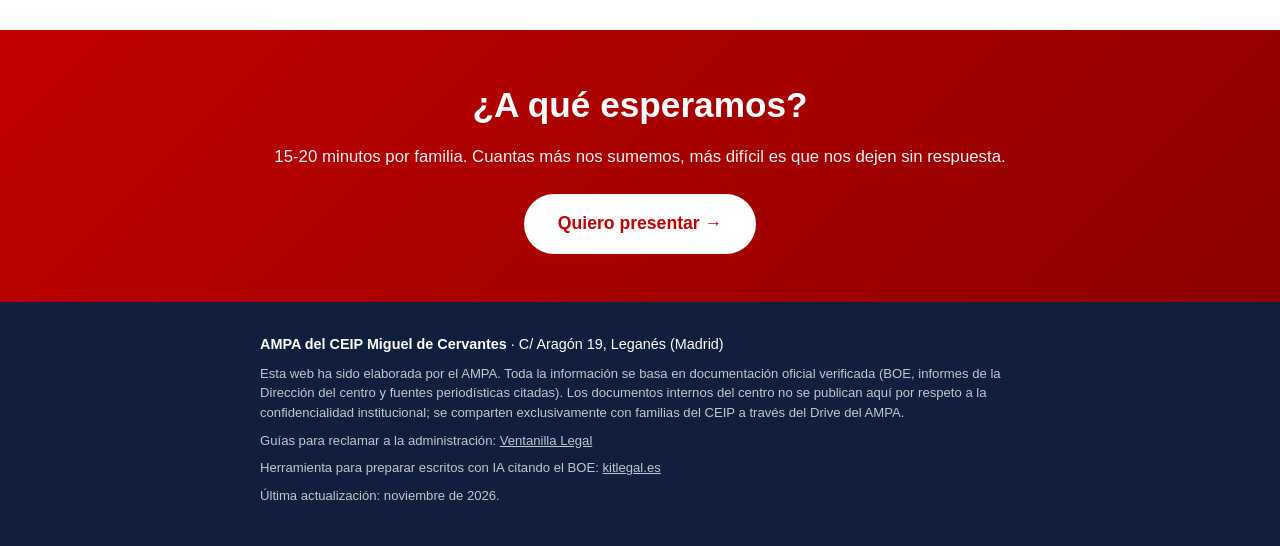
==== commit 3d2904bb: "Enlace «El método» en el menú y en la cabecera de la ramificación Co-Authored-By: Claude Opus 5.5 <n" ====
--- a/index.html
+++ b/index.html
@@ -26,6 +26,7 @@
   <nav class="topbar__nav" id="topNav" aria-label="Navegación principal">
     <a href="#resultados">Resultados</a>
     <a href="ramificacion.html">Cómo se ha ramificado</a>
+    <a href="ramificacion.html#metodo">El método</a>
     <a href="#problema">El problema</a>
     <a href="#pasos">Cómo presentar</a>
     <a href="#escritos">Los escritos</a>
@@ -64,7 +65,7 @@
       <span class="ramal__nums"><b>4 → 24</b> escritos · <b>4 → 10</b> expedientes · <b>9</b> organismos</span>
       <strong class="ramal__title">Cada respuesta, y cada silencio, abrió una vía nueva</strong>
       <span class="ramal__text">Mira en un mapa interactivo cómo cuatro escritos se han ramificado hasta llegar al Consejo de Transparencia, al Defensor del Pueblo y a cuatro Consejerías.</span>
-      <span class="ramal__cta">Ver cómo se ha ramificado →</span>
+      <span class="ramal__cta">Ver cómo se ha ramificado y el método →</span>
     </a>
 
     <div class="usos">
